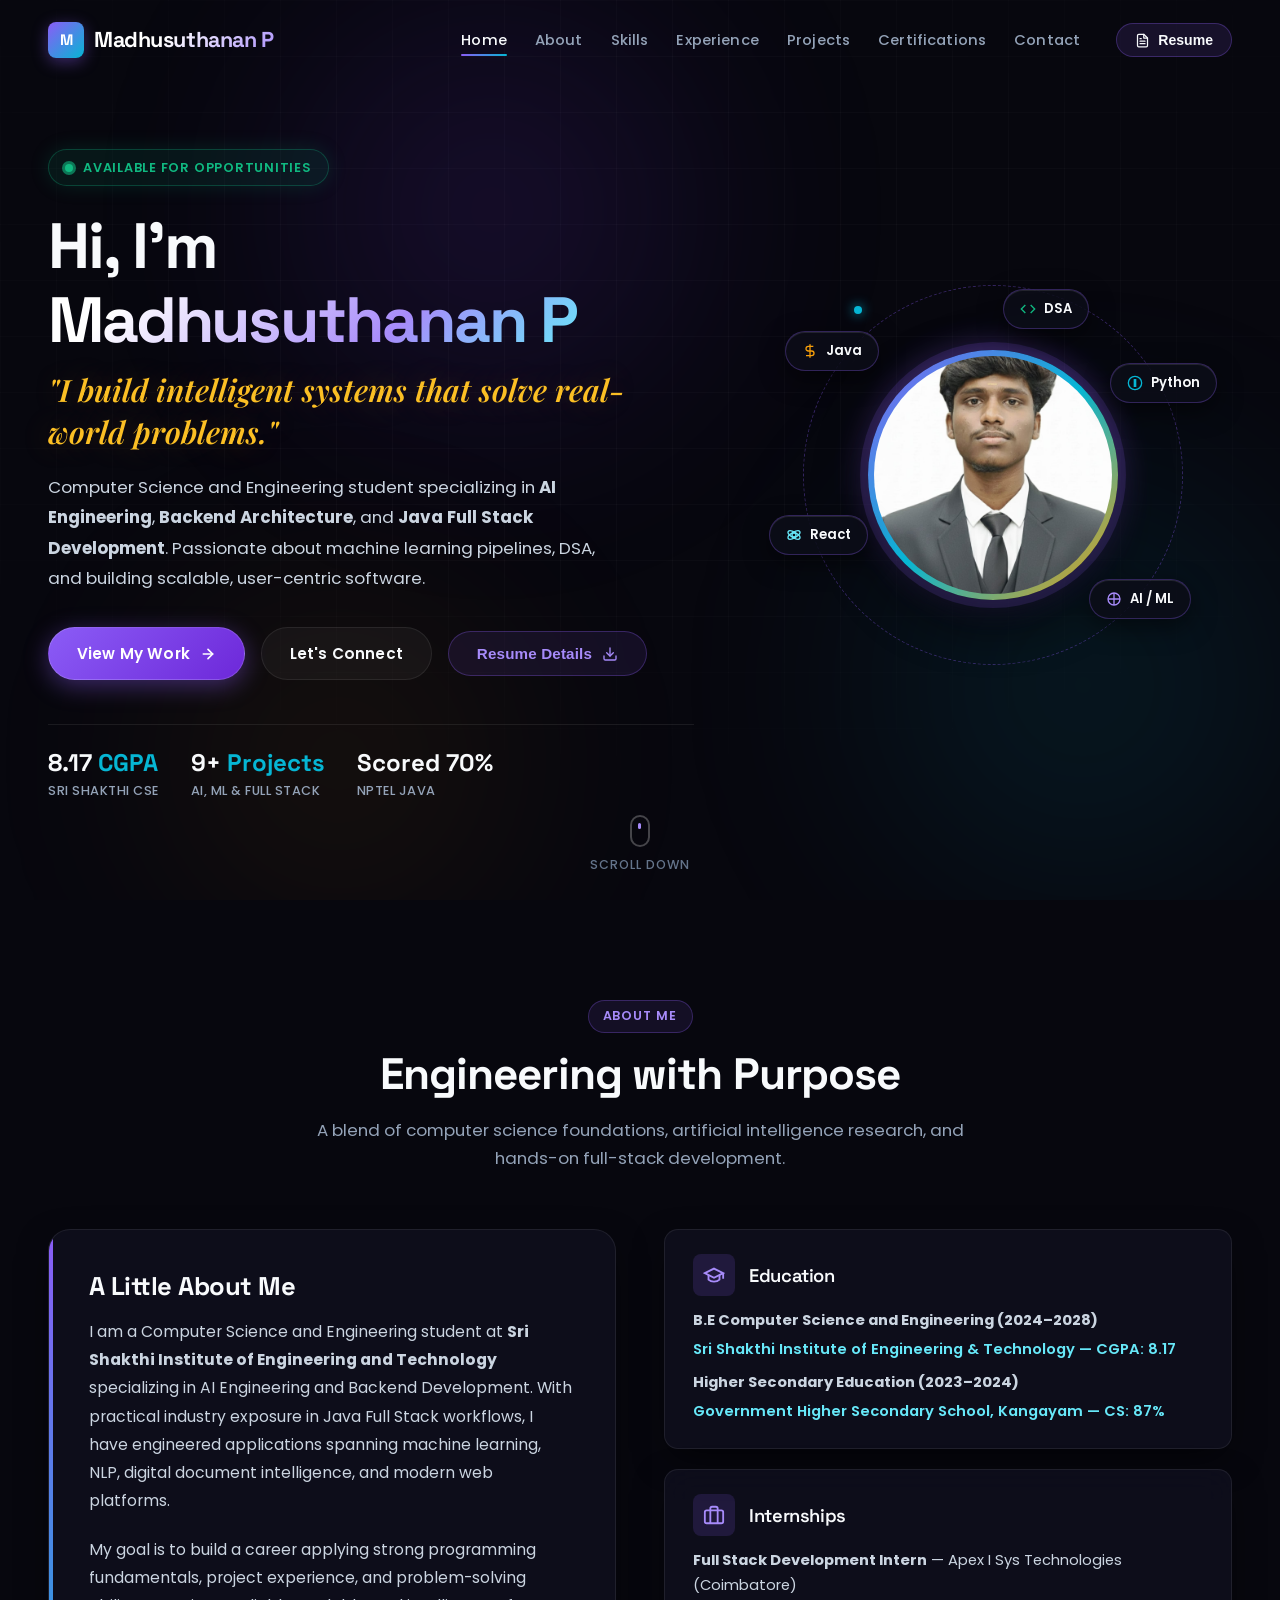
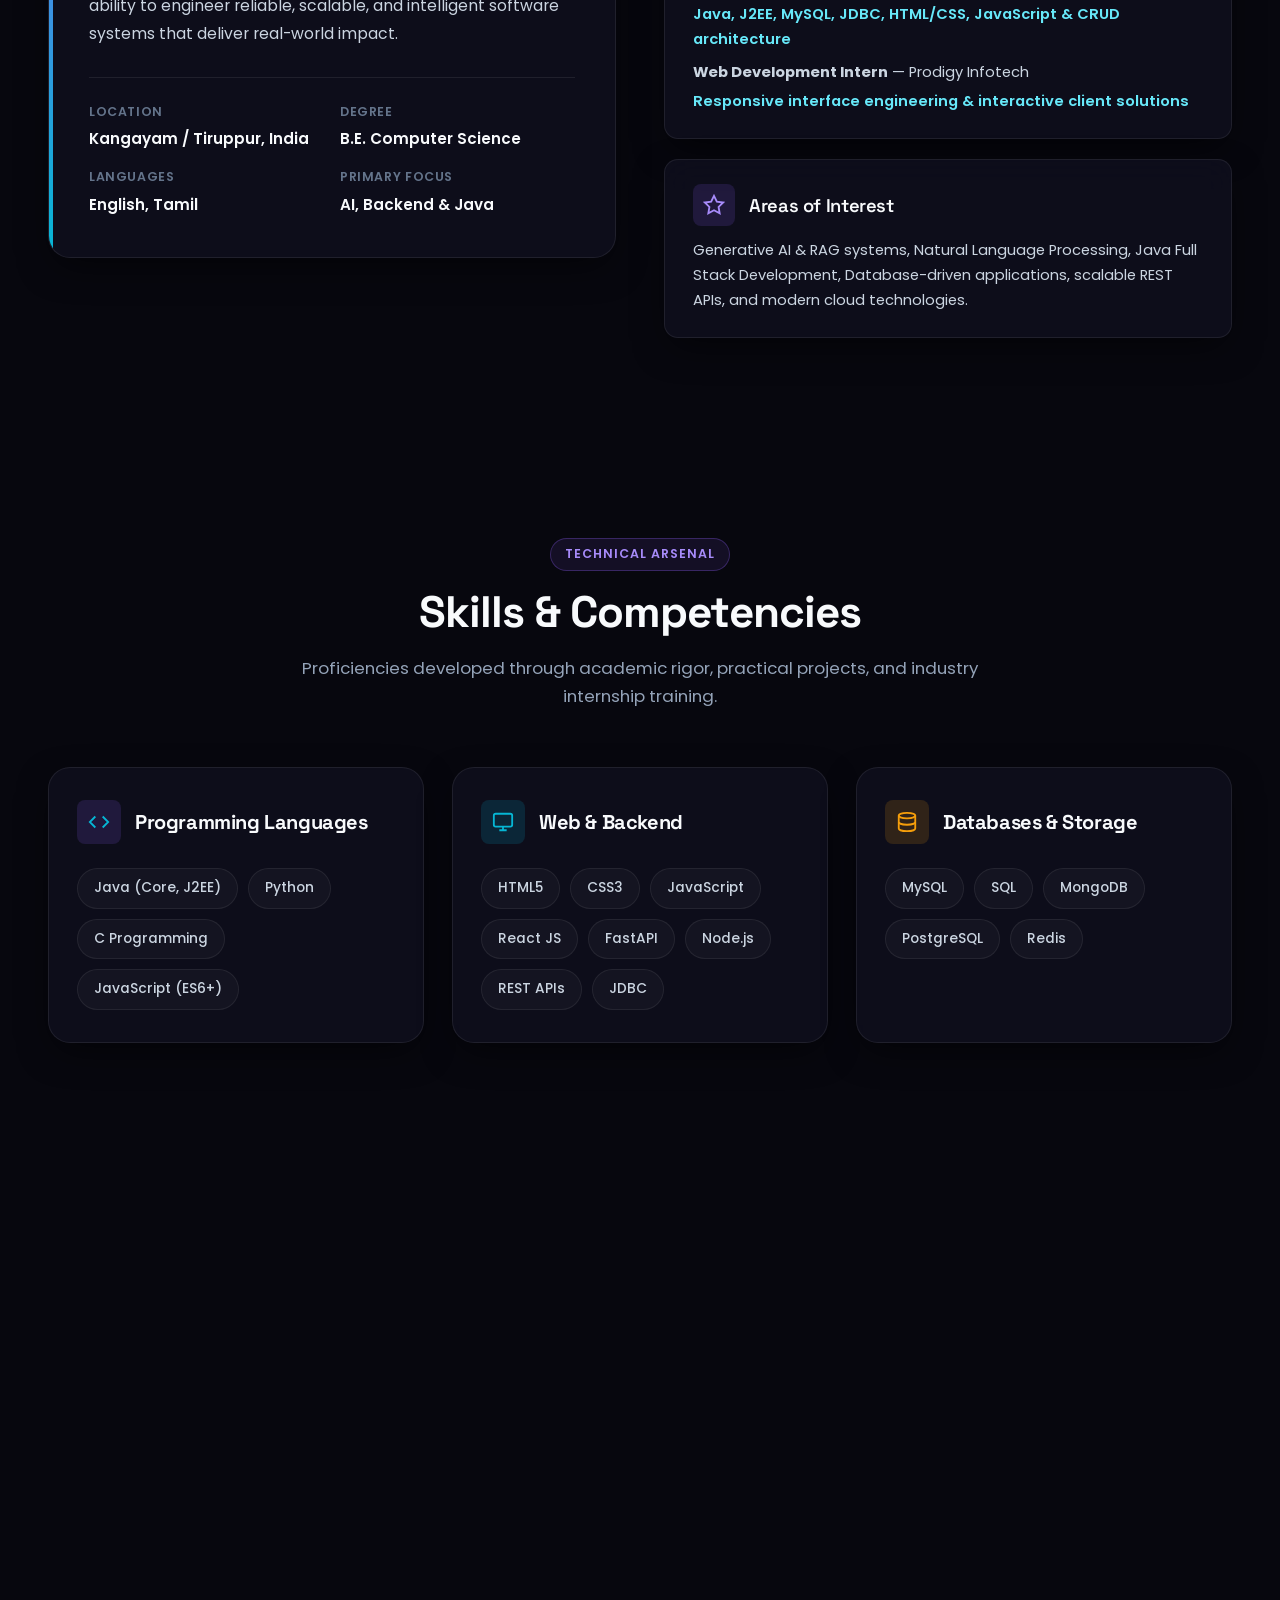
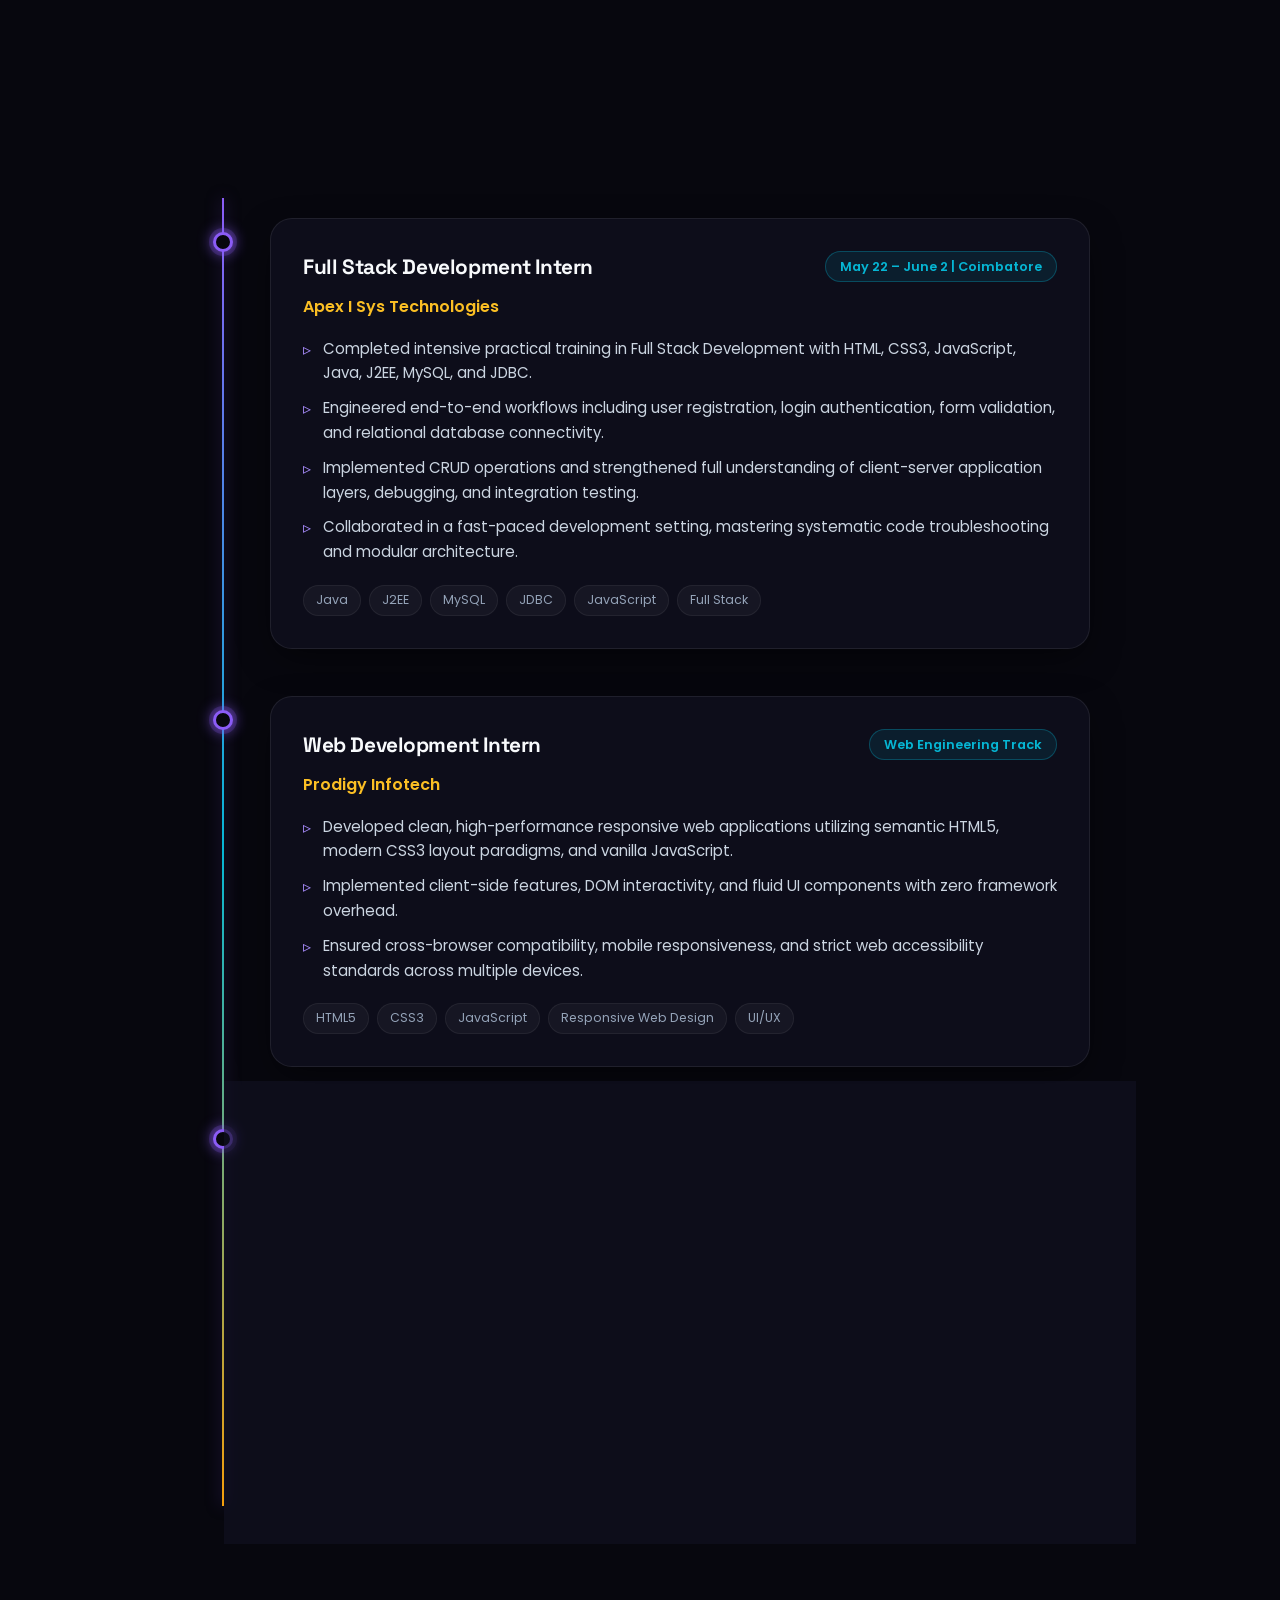
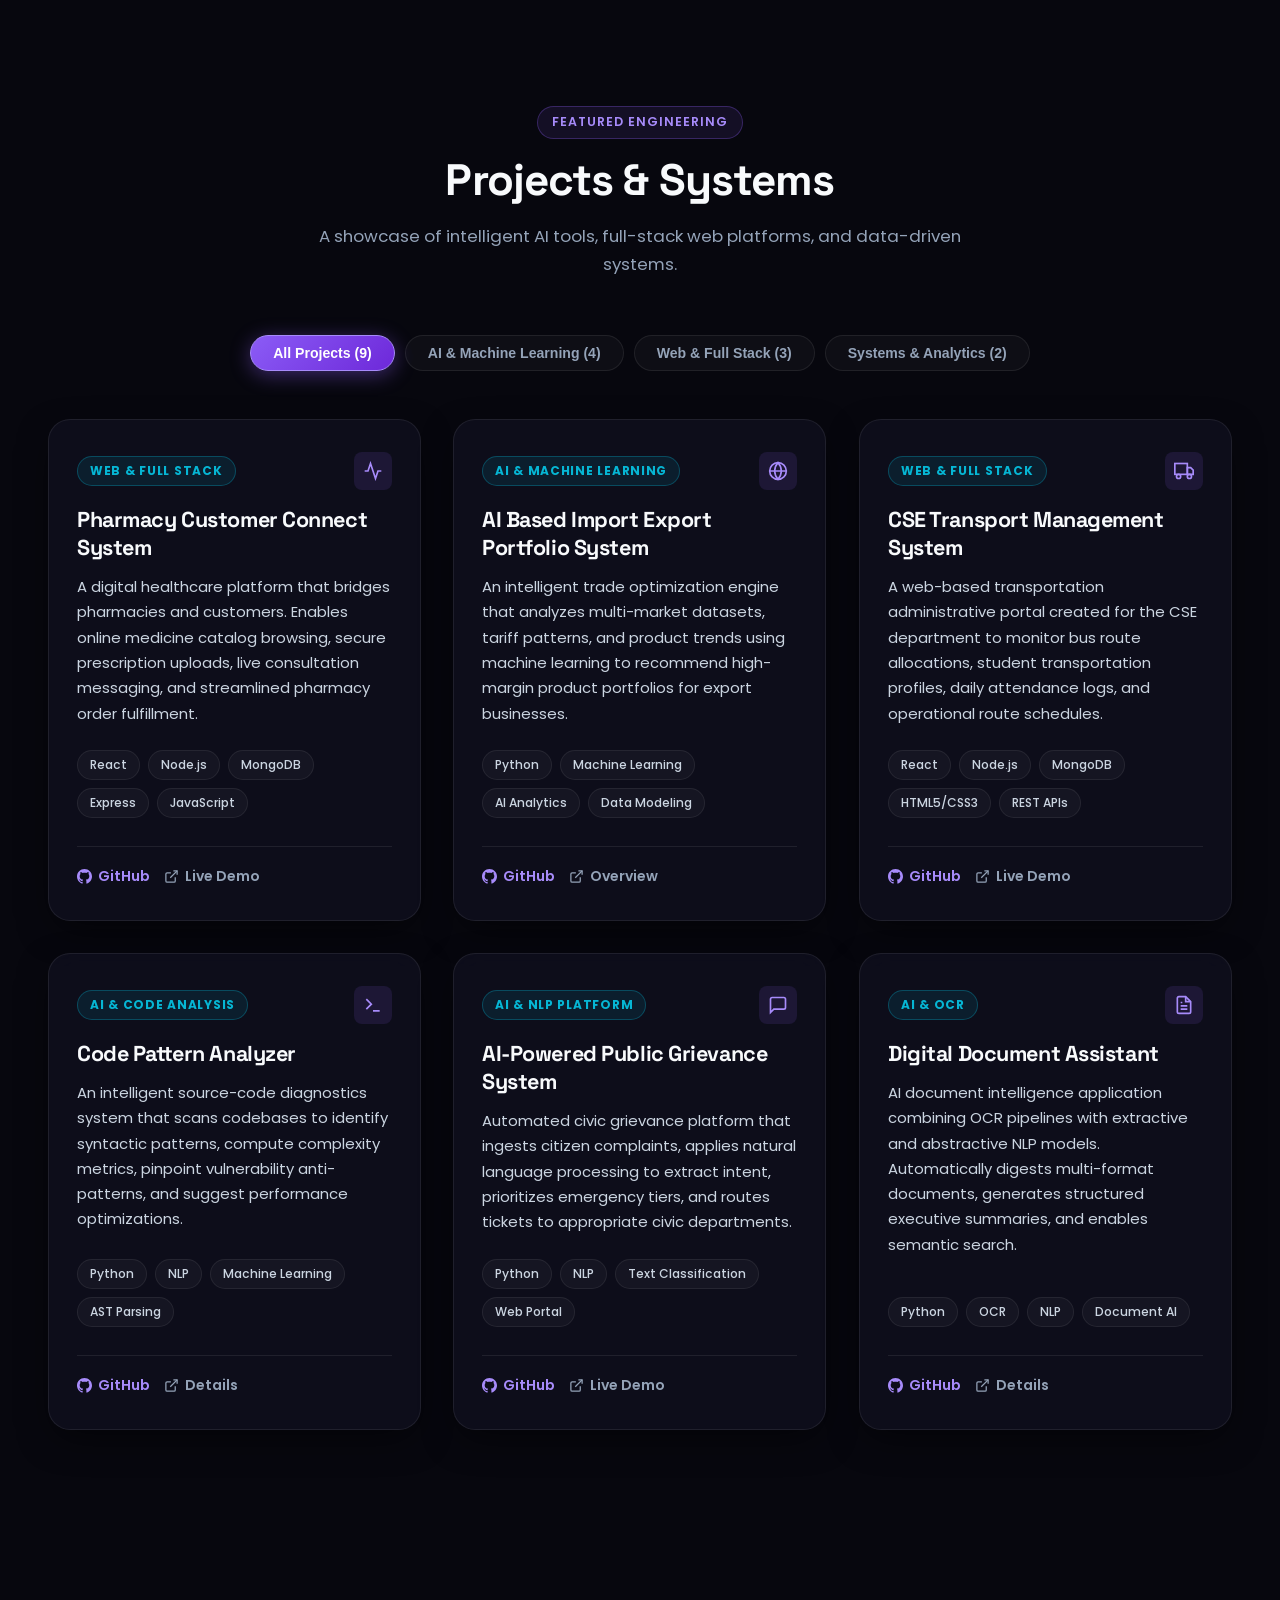
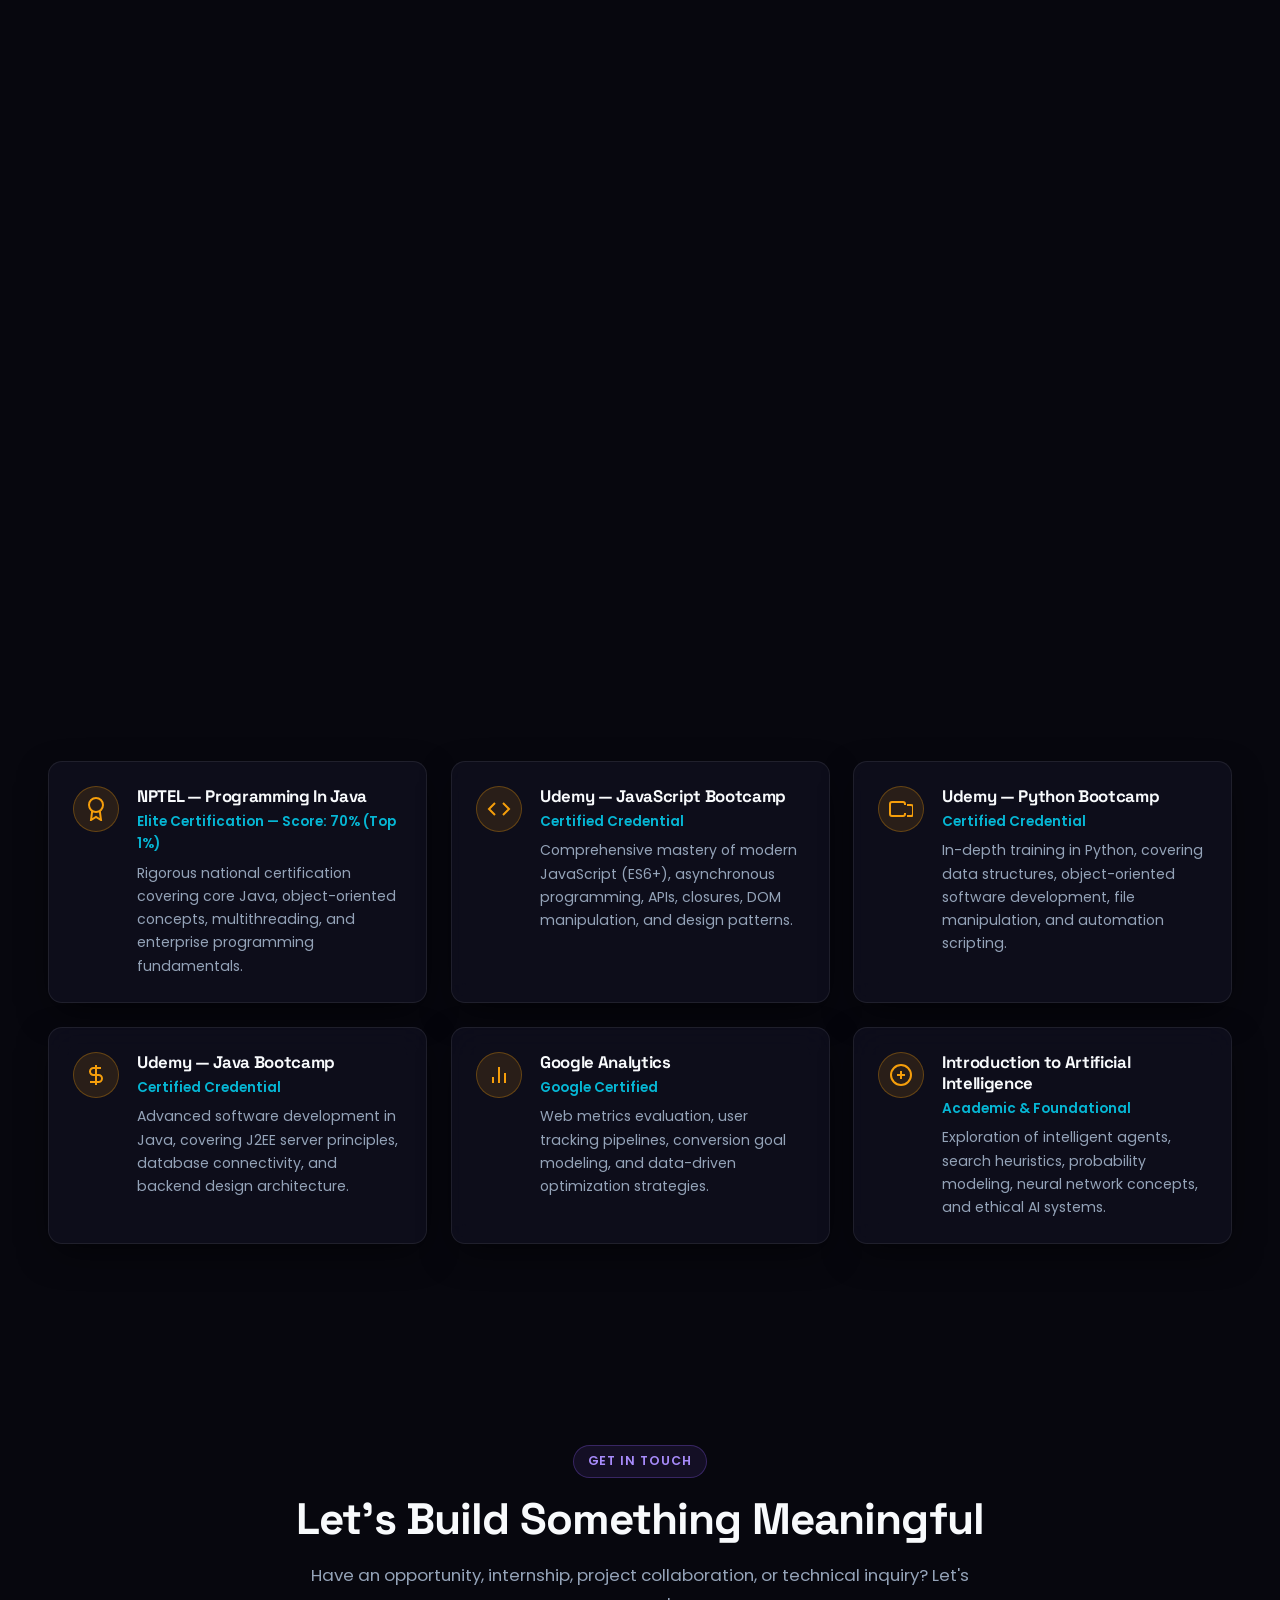
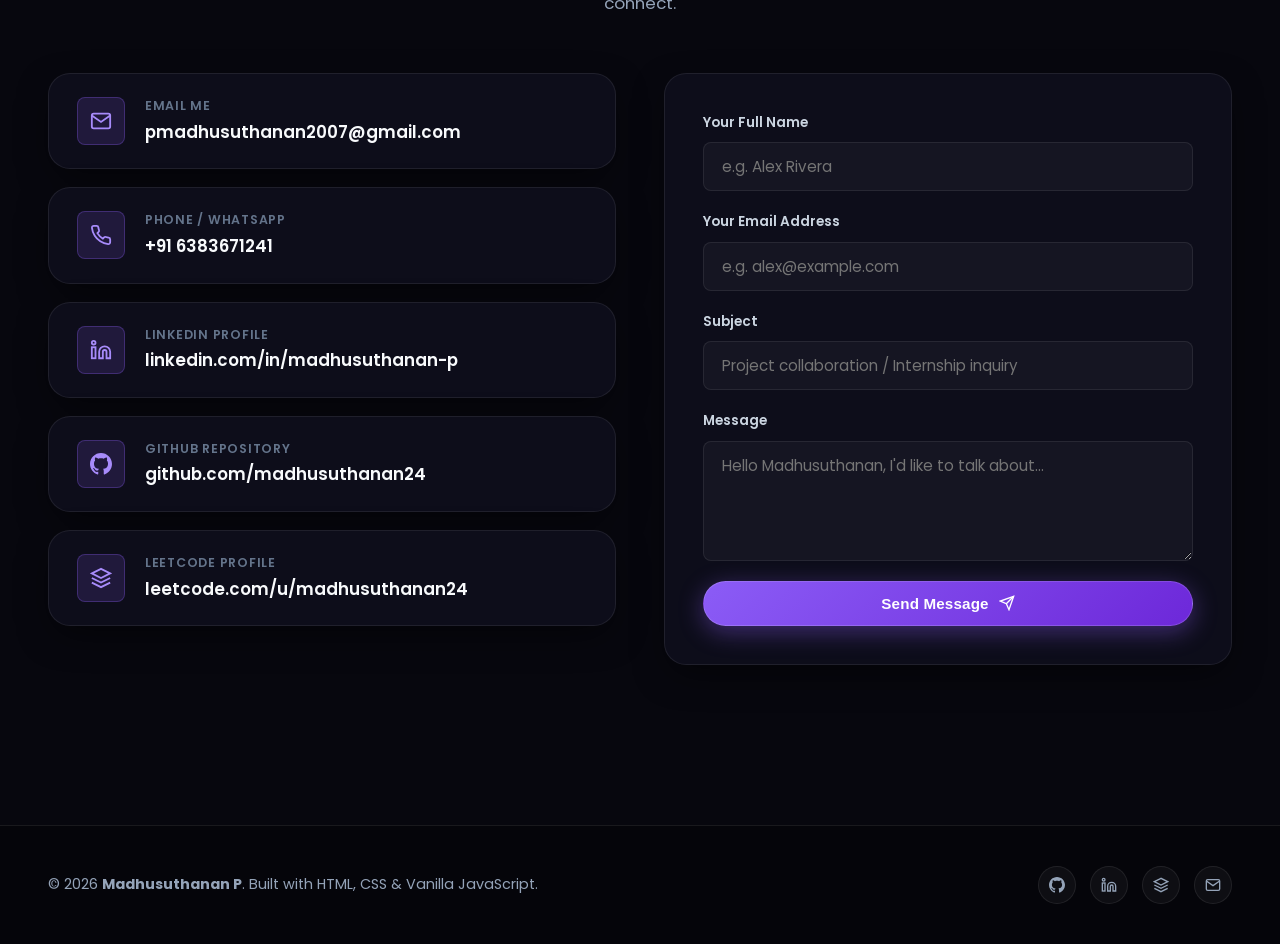
==== index.html @ 1e3bc316 "portfolio" ====
<!DOCTYPE html>
<html lang="en">
<head>
    <meta charset="UTF-8">
    <meta name="viewport" content="width=device-width, initial-scale=1.0">
    <meta name="description" content="Madhusuthanan P - Computer Science Engineering Student, AI Engineer & Java Full Stack Developer. Explore projects, skills, certifications, and experience.">
    <meta name="keywords" content="Madhusuthanan P, AI Engineer, Backend Developer, Java Full Stack, Web Developer, Portfolio, Machine Learning, Sri Shakthi Institute">
    <meta name="author" content="Madhusuthanan P">
    <meta name="theme-color" content="#07070e">

    <!-- Open Graph Meta Tags -->
    <meta property="og:title" content="Madhusuthanan P | AI Engineer & Java Developer">
    <meta property="og:description" content="Portfolio of Madhusuthanan P - Computer Science Engineering Student specializing in AI Engineering, Backend Development & Java Full Stack.">
    <meta property="og:type" content="website">
    <meta property="og:image" content="assests/madhu .jpeg">

    <title>Madhusuthanan P | AI Engineer & Java Full Stack Developer</title>

    <!-- Google Fonts -->
    <link rel="preconnect" href="https://fonts.googleapis.com">
    <link rel="preconnect" href="https://fonts.gstatic.com" crossorigin>
    <link href="https://fonts.googleapis.com/css2?family=Playfair+Display:ital,wght@0,600;0,700;1,600&family=Poppins:wght@300;400;500;600;700&family=Space+Grotesk:wght@400;500;600;700&display=swap" rel="stylesheet">

    <!-- Core Stylesheet -->
    <link rel="stylesheet" href="style.css">
</head>
<body>
    <!-- Skip to main content for accessibility -->
    <a href="#main-content" class="skip-link">Skip to main content</a>

    <!-- Custom Cursor (Desktop Only) -->
    <div class="cursor-dot" id="cursor-dot" aria-hidden="true"></div>
    <div class="cursor-ring" id="cursor-ring" aria-hidden="true"></div>

    <!-- Ambient CSS Background (Zero Lag) -->
    <div class="ambient-bg" aria-hidden="true">
        <div class="bg-grid"></div>
        <div class="bg-blob blob-1"></div>
        <div class="bg-blob blob-2"></div>
        <div class="bg-blob blob-3"></div>
    </div>

    <!-- Sticky Glass Navigation -->
    <header class="site-header" id="site-header">
        <div class="container">
            <nav class="main-nav" aria-label="Main Navigation">
                <a href="#home" class="logo" aria-label="Madhusuthanan P Home">
                    <span class="logo-symbol">M</span>
                    <span class="logo-text">Madhusuthanan<span class="logo-accent"> </span>P</span>
                </a>

                <!-- Mobile Hamburger Toggle -->
                <button class="nav-toggle" id="nav-toggle" aria-label="Toggle navigation menu" aria-expanded="false" aria-controls="nav-menu">
                    <span class="hamburger-line"></span>
                    <span class="hamburger-line"></span>
                    <span class="hamburger-line"></span>
                </button>

                <!-- Navigation Menu -->
                <div class="nav-menu" id="nav-menu">
                    <ul class="nav-list">
                        <li><a href="#home" class="nav-link active">Home</a></li>
                        <li><a href="#about" class="nav-link">About</a></li>
                        <li><a href="#skills" class="nav-link">Skills</a></li>
                        <li><a href="#experience" class="nav-link">Experience</a></li>
                        <li><a href="#projects" class="nav-link">Projects</a></li>
                        <li><a href="#certifications" class="nav-link">Certifications</a></li>
                        <li><a href="#contact" class="nav-link">Contact</a></li>
                    </ul>

                    <div class="nav-actions">
                        <button class="nav-resume-btn" id="nav-resume-btn" aria-label="View Resume Modal">
                            <svg width="15" height="15" viewBox="0 0 24 24" fill="none" stroke="currentColor" stroke-width="2" stroke-linecap="round" stroke-linejoin="round"><path d="M14 2H6a2 2 0 0 0-2 2v16a2 2 0 0 0 2 2h12a2 2 0 0 0 2-2V8z"></path><polyline points="14 2 14 8 20 8"></polyline><line x1="16" y1="13" x2="8" y2="13"></line><line x1="16" y1="17" x2="8" y2="17"></line><polyline points="10 9 9 9 8 9"></polyline></svg>
                            Resume
                        </button>
                    </div>
                </div>
            </nav>
        </div>
    </header>

    <!-- Main Content -->
    <main id="main-content">
        <!-- Hero Section -->
        <section id="home" class="hero-section" aria-labelledby="hero-title">
            <div class="container">
                <div class="hero-grid">
                    <!-- Left: Personal Introduction & Actions -->
                    <div class="hero-left reveal-init">
                        <div class="hero-badge">
                            <span class="status-dot"></span>
                            AVAILABLE FOR OPPORTUNITIES
                        </div>

                        <h1 id="hero-title" class="hero-title">
                            Hi, I'm <span class="gradient-text">Madhusuthanan P</span>
                        </h1>

                        <p class="hero-highlight">
                            "I build intelligent systems that solve real-world problems."
                        </p>

                        <p class="hero-description">
                            Computer Science and Engineering student specializing in <strong>AI Engineering</strong>, <strong>Backend Architecture</strong>, and <strong>Java Full Stack Development</strong>. Passionate about machine learning pipelines, DSA, and building scalable, user-centric software.
                        </p>

                        <div class="hero-actions">
                            <a href="#projects" class="btn btn-primary">
                                <span>View My Work</span>
                                <svg width="16" height="16" viewBox="0 0 24 24" fill="none" stroke="currentColor" stroke-width="2.5" stroke-linecap="round" stroke-linejoin="round"><line x1="5" y1="12" x2="19" y2="12"></line><polyline points="12 5 19 12 12 19"></polyline></svg>
                            </a>
                            <a href="#contact" class="btn btn-secondary">
                                <span>Let's Connect</span>
                            </a>
                            <button class="btn btn-glass" id="hero-resume-btn">
                                <span>Resume Details</span>
                                <svg width="16" height="16" viewBox="0 0 24 24" fill="none" stroke="currentColor" stroke-width="2" stroke-linecap="round" stroke-linejoin="round"><path d="M21 15v4a2 2 0 0 1-2 2H5a2 2 0 0 1-2-2v-4"></path><polyline points="7 10 12 15 17 10"></polyline><line x1="12" y1="15" x2="12" y2="3"></line></svg>
                            </button>
                        </div>

                        <div class="hero-metrics">
                            <div class="metric-item">
                                <span class="metric-value">8.17 <span>CGPA</span></span>
                                <span class="metric-label">Sri Shakthi CSE</span>
                            </div>
                            <div class="metric-item">
                                <span class="metric-value">9+ <span>Projects</span></span>
                                <span class="metric-label">AI, ML & Full Stack</span>
                            </div>
                            <div class="metric-item">
                                <span class="metric-value">Scored 70%</span>
                                <span class="metric-label">NPTEL Java</span>
                            </div>
                        </div>
                    </div>

                    <!-- Right: Profile Visual, Orbit & Floating Badges -->
                    <div class="hero-right reveal-init delay-2">
                        <div class="avatar-wrapper">
                            <div class="orbit-ring" aria-hidden="true"></div>

                            <div class="avatar-frame">
                                <img src="assests/madhu .jpeg" alt="Madhusuthanan P - Profile Portrait" class="avatar-img">
                            </div>

                            <!-- Floating Tech Badges -->
                            <div class="tech-badge badge-java" title="Java Development">
                                <svg viewBox="0 0 24 24" fill="none" stroke="#f59e0b" stroke-width="2"><path d="M12 2v20M17 5H9.5a3.5 3.5 0 0 0 0 7h5a3.5 3.5 0 0 1 0 7H6"></path></svg>
                                <span>Java</span>
                            </div>

                            <div class="tech-badge badge-python" title="Python & AI">
                                <svg viewBox="0 0 24 24" fill="none" stroke="#06b6d4" stroke-width="2"><path d="M12 2C6.48 2 2 6.48 2 12s4.48 10 10 10 10-4.48 10-10S17.52 2 12 2zm1 15h-2v-6h2v6zm0-8h-2V7h2v2z"></path></svg>
                                <span>Python</span>
                            </div>

                            <div class="tech-badge badge-react" title="React Frontend">
                                <svg viewBox="0 0 24 24" fill="none" stroke="#67e8f9" stroke-width="2"><circle cx="12" cy="12" r="3"></circle><ellipse cx="12" cy="12" rx="10" ry="4" transform="rotate(30 12 12)"></ellipse><ellipse cx="12" cy="12" rx="10" ry="4" transform="rotate(-30 12 12)"></ellipse></svg>
                                <span>React</span>
                            </div>

                            <div class="tech-badge badge-ai" title="Machine Learning & NLP">
                                <svg viewBox="0 0 24 24" fill="none" stroke="#a78bfa" stroke-width="2"><circle cx="12" cy="12" r="9"></circle><path d="M12 3v18M3 12h18"></path></svg>
                                <span>AI / ML</span>
                            </div>

                            <div class="tech-badge badge-dsa" title="Data Structures & Algorithms">
                                <svg viewBox="0 0 24 24" fill="none" stroke="#10b981" stroke-width="2"><polyline points="16 18 22 12 16 6"></polyline><polyline points="8 6 2 12 8 18"></polyline></svg>
                                <span>DSA</span>
                            </div>
                        </div>
                    </div>
                </div>

                <!-- Scroll Down Indicator -->
                <a href="#about" class="hero-scroll" aria-label="Scroll to About Section">
                    <div class="mouse-icon">
                        <div class="mouse-wheel"></div>
                    </div>
                    <span>Scroll Down</span>
                </a>
            </div>
        </section>

        <!-- About Section -->
        <section id="about" class="about-section" aria-labelledby="about-title">
            <div class="container">
                <div class="section-head reveal-init">
                    <span class="section-tag">About Me</span>
                    <h2 id="about-title" class="section-title">Engineering with Purpose</h2>
                    <p class="section-subtitle">A blend of computer science foundations, artificial intelligence research, and hands-on full-stack development.</p>
                </div>

                <div class="about-grid">
                    <!-- Left: Narrative Column -->
                    <div class="about-narrative reveal-init">
                        <h3>A Little About Me</h3>
                        <p>
                            I am a Computer Science and Engineering student at <strong>Sri Shakthi Institute of Engineering and Technology</strong> specializing in AI Engineering and Backend Development. With practical industry exposure in Java Full Stack workflows, I have engineered applications spanning machine learning, NLP, digital document intelligence, and modern web platforms.
                        </p>
                        <p>
                            My goal is to build a career applying strong programming fundamentals, project experience, and problem-solving ability to engineer reliable, scalable, and intelligent software systems that deliver real-world impact.
                        </p>

                        <div class="about-info-list">
                            <div class="info-item">
                                <span class="info-title">Location</span>
                                <span class="info-detail">Kangayam / Tiruppur, India</span>
                            </div>
                            <div class="info-item">
                                <span class="info-title">Degree</span>
                                <span class="info-detail">B.E. Computer Science</span>
                            </div>
                            <div class="info-item">
                                <span class="info-title">Languages</span>
                                <span class="info-detail">English, Tamil</span>
                            </div>
                            <div class="info-item">
                                <span class="info-title">Primary Focus</span>
                                <span class="info-detail">AI, Backend & Java</span>
                            </div>
                        </div>
                    </div>

                    <!-- Right: Info Cards -->
                    <div class="about-cards-col">
                        <!-- Education Card -->
                        <div class="about-card reveal-init delay-1">
                            <div class="about-card-header">
                                <div class="about-card-icon">
                                    <svg width="22" height="22" viewBox="0 0 24 24" fill="none" stroke="currentColor" stroke-width="2"><path d="M22 10v6M2 10l10-5 10 5-10 5z"></path><path d="M6 12v5c3 3 9 3 12 0v-5"></path></svg>
                                </div>
                                <h4 class="about-card-title">Education</h4>
                            </div>
                            <div class="about-card-body">
                                <strong>B.E Computer Science and Engineering (2024–2028)</strong>
                                <span class="about-card-meta">Sri Shakthi Institute of Engineering & Technology — CGPA: 8.17</span>
                                <div style="margin-top: 8px;">
                                    <strong>Higher Secondary Education (2023–2024)</strong>
                                    <span class="about-card-meta">Government Higher Secondary School, Kangayam — CS: 87%</span>
                                </div>
                            </div>
                        </div>

                        <!-- Industry Experience Card -->
                        <div class="about-card reveal-init delay-2">
                            <div class="about-card-header">
                                <div class="about-card-icon">
                                    <svg width="22" height="22" viewBox="0 0 24 24" fill="none" stroke="currentColor" stroke-width="2"><rect x="2" y="7" width="20" height="14" rx="2" ry="2"></rect><path d="M16 21V5a2 2 0 0 0-2-2h-4a2 2 0 0 0-2 2v16"></path></svg>
                                </div>
                                <h4 class="about-card-title">Internships</h4>
                            </div>
                            <div class="about-card-body">
                                <strong>Full Stack Development Intern</strong> — Apex I Sys Technologies (Coimbatore)
                                <span class="about-card-meta">Java, J2EE, MySQL, JDBC, HTML/CSS, JavaScript & CRUD architecture</span>
                                <div style="margin-top: 8px;">
                                    <strong>Web Development Intern</strong> — Prodigy Infotech
                                    <span class="about-card-meta">Responsive interface engineering & interactive client solutions</span>
                                </div>
                            </div>
                        </div>

                        <!-- Areas of Interest Card -->
                        <div class="about-card reveal-init delay-3">
                            <div class="about-card-header">
                                <div class="about-card-icon">
                                    <svg width="22" height="22" viewBox="0 0 24 24" fill="none" stroke="currentColor" stroke-width="2"><polygon points="12 2 15.09 8.26 22 9.27 17 14.14 18.18 21.02 12 17.77 5.82 21.02 7 14.14 2 9.27 8.91 8.26 12 2"></polygon></svg>
                                </div>
                                <h4 class="about-card-title">Areas of Interest</h4>
                            </div>
                            <div class="about-card-body">
                                Generative AI & RAG systems, Natural Language Processing, Java Full Stack Development, Database-driven applications, scalable REST APIs, and modern cloud technologies.
                            </div>
                        </div>
                    </div>
                </div>
            </div>
        </section>

        <!-- Skills Section -->
        <section id="skills" class="skills-section" aria-labelledby="skills-title">
            <div class="container">
                <div class="section-head reveal-init">
                    <span class="section-tag">Technical Arsenal</span>
                    <h2 id="skills-title" class="section-title">Skills & Competencies</h2>
                    <p class="section-subtitle">Proficiencies developed through academic rigor, practical projects, and industry internship training.</p>
                </div>

                <div class="skills-grid">
                    <!-- Programming Languages -->
                    <div class="skill-category-card reveal-init delay-1">
                        <div class="skill-card-head">
                            <div class="skill-head-icon">
                                <svg width="22" height="22" viewBox="0 0 24 24" fill="none" stroke="currentColor" stroke-width="2"><polyline points="16 18 22 12 16 6"></polyline><polyline points="8 6 2 12 8 18"></polyline></svg>
                            </div>
                            <h3>Programming Languages</h3>
                        </div>
                        <div class="skill-items-wrap">
                            <span class="skill-chip">Java (Core, J2EE)</span>
                            <span class="skill-chip">Python</span>
                            <span class="skill-chip">C Programming</span>
                            <span class="skill-chip">JavaScript (ES6+)</span>
                        </div>
                    </div>

                    <!-- Web & Backend Engineering -->
                    <div class="skill-category-card reveal-init delay-2">
                        <div class="skill-card-head">
                            <div class="skill-head-icon">
                                <svg width="22" height="22" viewBox="0 0 24 24" fill="none" stroke="currentColor" stroke-width="2"><rect x="2" y="3" width="20" height="14" rx="2" ry="2"></rect><line x1="8" y1="21" x2="16" y2="21"></line><line x1="12" y1="17" x2="12" y2="21"></line></svg>
                            </div>
                            <h3>Web & Backend</h3>
                        </div>
                        <div class="skill-items-wrap">
                            <span class="skill-chip">HTML5</span>
                            <span class="skill-chip">CSS3</span>
                            <span class="skill-chip">JavaScript</span>
                            <span class="skill-chip">React JS</span>
                            <span class="skill-chip">FastAPI</span>
                            <span class="skill-chip">Node.js</span>
                            <span class="skill-chip">REST APIs</span>
                            <span class="skill-chip">JDBC</span>
                        </div>
                    </div>

                    <!-- Databases & Cache -->
                    <div class="skill-category-card reveal-init delay-3">
                        <div class="skill-card-head">
                            <div class="skill-head-icon">
                                <svg width="22" height="22" viewBox="0 0 24 24" fill="none" stroke="currentColor" stroke-width="2"><ellipse cx="12" cy="5" rx="9" ry="3"></ellipse><path d="M21 12c0 1.66-4 3-9 3s-9-1.34-9-3"></path><path d="M3 5v14c0 1.66 4 3 9 3s9-1.34 9-3V5"></path></svg>
                            </div>
                            <h3>Databases & Storage</h3>
                        </div>
                        <div class="skill-items-wrap">
                            <span class="skill-chip">MySQL</span>
                            <span class="skill-chip">SQL</span>
                            <span class="skill-chip">MongoDB</span>
                            <span class="skill-chip">PostgreSQL</span>
                            <span class="skill-chip">Redis</span>
                        </div>
                    </div>

                    <!-- AI, Machine Learning & Data -->
                    <div class="skill-category-card reveal-init delay-1">
                        <div class="skill-card-head">
                            <div class="skill-head-icon">
                                <svg width="22" height="22" viewBox="0 0 24 24" fill="none" stroke="currentColor" stroke-width="2"><circle cx="12" cy="12" r="10"></circle><path d="M12 2a14.5 14.5 0 0 0 0 20 14.5 14.5 0 0 0 0-20"></path><path d="M2 12h20"></path></svg>
                            </div>
                            <h3>AI & Data Science</h3>
                        </div>
                        <div class="skill-items-wrap">
                            <span class="skill-chip">Machine Learning</span>
                            <span class="skill-chip">NLP</span>
                            <span class="skill-chip">RAG Pipelines</span>
                            <span class="skill-chip">Time-Series Analysis</span>
                            <span class="skill-chip">OCR Intelligence</span>
                            <span class="skill-chip">Data Analysis</span>
                        </div>
                    </div>

                    <!-- Computer Science Fundamentals -->
                    <div class="skill-category-card reveal-init delay-2">
                        <div class="skill-card-head">
                            <div class="skill-head-icon">
                                <svg width="22" height="22" viewBox="0 0 24 24" fill="none" stroke="currentColor" stroke-width="2"><path d="M4 19.5A2.5 2.5 0 0 1 6.5 17H20"></path><path d="M6.5 2H20v20H6.5A2.5 2.5 0 0 1 4 19.5v-15A2.5 2.5 0 0 1 6.5 2z"></path></svg>
                            </div>
                            <h3>Coursework & Concepts</h3>
                        </div>
                        <div class="skill-items-wrap">
                            <span class="skill-chip">Data Structures & Algorithms</span>
                            <span class="skill-chip">DBMS</span>
                            <span class="skill-chip">Operating Systems</span>
                            <span class="skill-chip">Object-Oriented Programming (OOP)</span>
                            <span class="skill-chip">Software Engineering</span>
                        </div>
                    </div>

                    <!-- Tools & Developer Workflow -->
                    <div class="skill-category-card reveal-init delay-3">
                        <div class="skill-card-head">
                            <div class="skill-head-icon">
                                <svg width="22" height="22" viewBox="0 0 24 24" fill="none" stroke="currentColor" stroke-width="2"><circle cx="12" cy="12" r="3"></circle><path d="M19.4 15a1.65 1.65 0 0 0 .33 1.82l.06.06a2 2 0 0 1 0 2.83 2 2 0 0 1-2.83 0l-.06-.06a1.65 1.65 0 0 0-1.82-.33 1.65 1.65 0 0 0-1 1.51V21a2 2 0 0 1-2 2 2 2 0 0 1-2-2v-.09A1.65 1.65 0 0 0 9 19.4a1.65 1.65 0 0 0-1.82.33l-.06.06a2 2 0 0 1-2.83 0 2 2 0 0 1 0-2.83l.06-.06a1.65 1.65 0 0 0 .33-1.82 1.65 1.65 0 0 0-1.51-1H3a2 2 0 0 1-2-2 2 2 0 0 1 2-2h.09A1.65 1.65 0 0 0 4.6 9a1.65 1.65 0 0 0-.33-1.82l-.06-.06a2 2 0 0 1 0-2.83 2 2 0 0 1 2.83 0l.06.06a1.65 1.65 0 0 0 1.82.33H9a1.65 1.65 0 0 0 1-1.51V3a2 2 0 0 1 2-2 2 2 0 0 1 2 2v.09a1.65 1.65 0 0 0 1 1.51 1.65 1.65 0 0 0 1.82-.33l.06-.06a2 2 0 0 1 2.83 0 2 2 0 0 1 0 2.83l-.06.06a1.65 1.65 0 0 0-.33 1.82V9a1.65 1.65 0 0 0 1.51 1H21a2 2 0 0 1 2 2 2 2 0 0 1-2 2h-.09a1.65 1.65 0 0 0-1.51 1z"></path></svg>
                            </div>
                            <h3>Tools & Workflow</h3>
                        </div>
                        <div class="skill-items-wrap">
                            <span class="skill-chip">Git</span>
                            <span class="skill-chip">GitHub</span>
                            <span class="skill-chip">VS Code</span>
                            <span class="skill-chip">Postman</span>
                            <span class="skill-chip">Linux / CLI</span>
                            <span class="skill-chip">Testing & Debugging</span>
                        </div>
                    </div>
                </div>
            </div>
        </section>

        <!-- Experience & Timeline Section -->
        <section id="experience" class="experience-section" aria-labelledby="experience-title">
            <div class="container">
                <div class="section-head reveal-init">
                    <span class="section-tag">Career Milestones</span>
                    <h2 id="experience-title" class="section-title">Internships & Leadership</h2>
                    <p class="section-subtitle">Real-world software engineering training and collaborative academic leadership.</p>
                </div>

                <div class="timeline-wrapper">
                    <!-- Glowing vertical line -->
                    <div class="timeline-line" aria-hidden="true"></div>

                    <!-- Milestone 1: Apex I Sys Technologies -->
                    <div class="timeline-item reveal-init delay-1">
                        <div class="timeline-node" aria-hidden="true"></div>
                        <div class="timeline-card">
                            <div class="timeline-top">
                                <h3 class="timeline-role">Full Stack Development Intern</h3>
                                <span class="timeline-badge">May 22 – June 2 | Coimbatore</span>
                            </div>
                            <span class="timeline-company">Apex I Sys Technologies</span>
                            <ul class="timeline-bullets">
                                <li>Completed intensive practical training in Full Stack Development with HTML, CSS3, JavaScript, Java, J2EE, MySQL, and JDBC.</li>
                                <li>Engineered end-to-end workflows including user registration, login authentication, form validation, and relational database connectivity.</li>
                                <li>Implemented CRUD operations and strengthened full understanding of client-server application layers, debugging, and integration testing.</li>
                                <li>Collaborated in a fast-paced development setting, mastering systematic code troubleshooting and modular architecture.</li>
                            </ul>
                            <div class="timeline-tags">
                                <span class="timeline-tag">Java</span>
                                <span class="timeline-tag">J2EE</span>
                                <span class="timeline-tag">MySQL</span>
                                <span class="timeline-tag">JDBC</span>
                                <span class="timeline-tag">JavaScript</span>
                                <span class="timeline-tag">Full Stack</span>
                            </div>
                        </div>
                    </div>

                    <!-- Milestone 2: Prodigy Infotech -->
                    <div class="timeline-item reveal-init delay-2">
                        <div class="timeline-node" aria-hidden="true"></div>
                        <div class="timeline-card">
                            <div class="timeline-top">
                                <h3 class="timeline-role">Web Development Intern</h3>
                                <span class="timeline-badge">Web Engineering Track</span>
                            </div>
                            <span class="timeline-company">Prodigy Infotech</span>
                            <ul class="timeline-bullets">
                                <li>Developed clean, high-performance responsive web applications utilizing semantic HTML5, modern CSS3 layout paradigms, and vanilla JavaScript.</li>
                                <li>Implemented client-side features, DOM interactivity, and fluid UI components with zero framework overhead.</li>
                                <li>Ensured cross-browser compatibility, mobile responsiveness, and strict web accessibility standards across multiple devices.</li>
                            </ul>
                            <div class="timeline-tags">
                                <span class="timeline-tag">HTML5</span>
                                <span class="timeline-tag">CSS3</span>
                                <span class="timeline-tag">JavaScript</span>
                                <span class="timeline-tag">Responsive Web Design</span>
                                <span class="timeline-tag">UI/UX</span>
                            </div>
                        </div>
                    </div>

                    <!-- Milestone 3: Sri Shakthi Hackathon -->
                    <div class="timeline-item reveal-init delay-3">
                        <div class="timeline-node" aria-hidden="true"></div>
                        <div class="timeline-card">
                            <div class="timeline-top">
                                <h3 class="timeline-role">Hackathon Volunteer & Coordinator</h3>
                                <span class="timeline-badge">Leadership & Event Ops</span>
                            </div>
                            <span class="timeline-company">Sri Shakthi Hackathon — College Event</span>
                            <ul class="timeline-bullets">
                                <li>Supported the end-to-end organization and operational execution of the premier college hackathon.</li>
                                <li>Assisted participant teams, managed hackathon schedules, technical coordination, and worked alongside faculty organizing committees.</li>
                                <li>Demonstrated high responsibility, collaborative teamwork, clear technical communication, and real-time problem mitigation.</li>
                            </ul>
                            <div class="timeline-tags">
                                <span class="timeline-tag">Event Coordination</span>
                                <span class="timeline-tag">Team Leadership</span>
                                <span class="timeline-tag">Technical Communication</span>
                            </div>
                        </div>
                    </div>
                </div>
            </div>
        </section>

        <!-- Projects Section with 3D Tilt & Filtering -->
        <section id="projects" class="projects-section" aria-labelledby="projects-title">
            <div class="container">
                <div class="section-head reveal-init">
                    <span class="section-tag">Featured Engineering</span>
                    <h2 id="projects-title" class="section-title">Projects & Systems</h2>
                    <p class="section-subtitle">A showcase of intelligent AI tools, full-stack web platforms, and data-driven systems.</p>
                </div>

                <!-- Project Filters -->
                <div class="project-filters reveal-init" role="tablist" aria-label="Project category filters">
                    <button class="filter-btn active" data-filter="all" role="tab" aria-selected="true">All Projects (9)</button>
                    <button class="filter-btn" data-filter="ai" role="tab" aria-selected="false">AI & Machine Learning (4)</button>
                    <button class="filter-btn" data-filter="web" role="tab" aria-selected="false">Web & Full Stack (3)</button>
                    <button class="filter-btn" data-filter="systems" role="tab" aria-selected="false">Systems & Analytics (2)</button>
                </div>

                <!-- Projects Grid -->
                <div class="projects-grid" id="projects-grid">
                    <!-- Project 1: Pharmacy Customer Connect System -->
                    <article class="project-card reveal-init delay-1" data-category="web">
                        <div class="project-card-glow" aria-hidden="true"></div>
                        <div class="project-card-top">
                            <div class="project-header-row">
                                <span class="project-category-badge">Web & Full Stack</span>
                                <div class="project-icon-box">
                                    <svg width="20" height="20" viewBox="0 0 24 24" fill="none" stroke="currentColor" stroke-width="2"><path d="M22 12h-4l-3 9L9 3l-3 9H2"></path></svg>
                                </div>
                            </div>
                            <h3 class="project-title">Pharmacy Customer Connect System</h3>
                            <p class="project-desc">
                                A digital healthcare platform that bridges pharmacies and customers. Enables online medicine catalog browsing, secure prescription uploads, live consultation messaging, and streamlined pharmacy order fulfillment.
                            </p>
                        </div>
                        <div>
                            <div class="project-tech-tags">
                                <span class="tech-tag">React</span>
                                <span class="tech-tag">Node.js</span>
                                <span class="tech-tag">MongoDB</span>
                                <span class="tech-tag">Express</span>
                                <span class="tech-tag">JavaScript</span>
                            </div>
                            <div class="project-actions">
                                <a href="https://github.com/madhusuthanan24" target="_blank" rel="noopener noreferrer" class="project-link-btn primary" aria-label="Source code on GitHub">
                                    <svg width="15" height="15" viewBox="0 0 24 24" fill="currentColor"><path d="M12 0c-6.626 0-12 5.373-12 12 0 5.302 3.438 9.8 8.207 11.387.599.111.793-.261.793-.577v-2.234c-3.338.726-4.033-1.416-4.033-1.416-.546-1.387-1.333-1.756-1.333-1.756-1.089-.745.083-.729.083-.729 1.205.084 1.839 1.237 1.839 1.237 1.07 1.834 2.807 1.304 3.492.997.107-.775.418-1.305.762-1.604-2.665-.305-5.467-1.334-5.467-5.931 0-1.311.469-2.381 1.236-3.221-.124-.303-.535-1.524.117-3.176 0 0 1.008-.322 3.301 1.23.957-.266 1.983-.399 3.003-.404 1.02.005 2.047.138 3.006.404 2.291-1.552 3.297-1.23 3.297-1.23.653 1.653.242 2.874.118 3.176.77.84 1.235 1.911 1.235 3.221 0 4.609-2.807 5.624-5.479 5.921.43.372.823 1.102.823 2.222v3.293c0 .319.192.694.801.576 4.765-1.589 8.199-6.086 8.199-11.386 0-6.627-5.373-12-12-12z"/></svg>
                                    GitHub
                                </a>
                                <a href="#contact" class="project-link-btn" aria-label="Request demo details">
                                    <svg width="15" height="15" viewBox="0 0 24 24" fill="none" stroke="currentColor" stroke-width="2"><path d="M18 13v6a2 2 0 0 1-2 2H5a2 2 0 0 1-2-2V8a2 2 0 0 1 2-2h6"></path><polyline points="15 3 21 3 21 9"></polyline><line x1="10" y1="14" x2="21" y2="3"></line></svg>
                                    Live Demo
                                </a>
                            </div>
                        </div>
                    </article>

                    <!-- Project 2: AI Based Import Export Portfolio System -->
                    <article class="project-card reveal-init delay-2" data-category="ai">
                        <div class="project-card-glow" aria-hidden="true"></div>
                        <div class="project-card-top">
                            <div class="project-header-row">
                                <span class="project-category-badge">AI & Machine Learning</span>
                                <div class="project-icon-box">
                                    <svg width="20" height="20" viewBox="0 0 24 24" fill="none" stroke="currentColor" stroke-width="2"><circle cx="12" cy="12" r="10"></circle><path d="M2 12h20M12 2a15.3 15.3 0 0 1 4 10 15.3 15.3 0 0 1-4 10 15.3 15.3 0 0 1-4-10 15.3 15.3 0 0 1 4-10z"></path></svg>
                                </div>
                            </div>
                            <h3 class="project-title">AI Based Import Export Portfolio System</h3>
                            <p class="project-desc">
                                An intelligent trade optimization engine that analyzes multi-market datasets, tariff patterns, and product trends using machine learning to recommend high-margin product portfolios for export businesses.
                            </p>
                        </div>
                        <div>
                            <div class="project-tech-tags">
                                <span class="tech-tag">Python</span>
                                <span class="tech-tag">Machine Learning</span>
                                <span class="tech-tag">AI Analytics</span>
                                <span class="tech-tag">Data Modeling</span>
                            </div>
                            <div class="project-actions">
                                <a href="https://github.com/madhusuthanan24" target="_blank" rel="noopener noreferrer" class="project-link-btn primary" aria-label="Source code on GitHub">
                                    <svg width="15" height="15" viewBox="0 0 24 24" fill="currentColor"><path d="M12 0c-6.626 0-12 5.373-12 12 0 5.302 3.438 9.8 8.207 11.387.599.111.793-.261.793-.577v-2.234c-3.338.726-4.033-1.416-4.033-1.416-.546-1.387-1.333-1.756-1.333-1.756-1.089-.745.083-.729.083-.729 1.205.084 1.839 1.237 1.839 1.237 1.07 1.834 2.807 1.304 3.492.997.107-.775.418-1.305.762-1.604-2.665-.305-5.467-1.334-5.467-5.931 0-1.311.469-2.381 1.236-3.221-.124-.303-.535-1.524.117-3.176 0 0 1.008-.322 3.301 1.23.957-.266 1.983-.399 3.003-.404 1.02.005 2.047.138 3.006.404 2.291-1.552 3.297-1.23 3.297-1.23.653 1.653.242 2.874.118 3.176.77.84 1.235 1.911 1.235 3.221 0 4.609-2.807 5.624-5.479 5.921.43.372.823 1.102.823 2.222v3.293c0 .319.192.694.801.576 4.765-1.589 8.199-6.086 8.199-11.386 0-6.627-5.373-12-12-12z"/></svg>
                                    GitHub
                                </a>
                                <a href="#contact" class="project-link-btn" aria-label="Request project walkthrough">
                                    <svg width="15" height="15" viewBox="0 0 24 24" fill="none" stroke="currentColor" stroke-width="2"><path d="M18 13v6a2 2 0 0 1-2 2H5a2 2 0 0 1-2-2V8a2 2 0 0 1 2-2h6"></path><polyline points="15 3 21 3 21 9"></polyline><line x1="10" y1="14" x2="21" y2="3"></line></svg>
                                    Overview
                                </a>
                            </div>
                        </div>
                    </article>

                    <!-- Project 3: CSE Department Transport Management System -->
                    <article class="project-card reveal-init delay-3" data-category="web">
                        <div class="project-card-glow" aria-hidden="true"></div>
                        <div class="project-card-top">
                            <div class="project-header-row">
                                <span class="project-category-badge">Web & Full Stack</span>
                                <div class="project-icon-box">
                                    <svg width="20" height="20" viewBox="0 0 24 24" fill="none" stroke="currentColor" stroke-width="2"><rect x="1" y="3" width="15" height="13"></rect><polygon points="16 8 20 8 23 11 23 16 16 16 16 8"></polygon><circle cx="5.5" cy="18.5" r="2.5"></circle><circle cx="18.5" cy="18.5" r="2.5"></circle></svg>
                                </div>
                            </div>
                            <h3 class="project-title">CSE Transport Management System</h3>
                            <p class="project-desc">
                                A web-based transportation administrative portal created for the CSE department to monitor bus route allocations, student transportation profiles, daily attendance logs, and operational route schedules.
                            </p>
                        </div>
                        <div>
                            <div class="project-tech-tags">
                                <span class="tech-tag">React</span>
                                <span class="tech-tag">Node.js</span>
                                <span class="tech-tag">MongoDB</span>
                                <span class="tech-tag">HTML5/CSS3</span>
                                <span class="tech-tag">REST APIs</span>
                            </div>
                            <div class="project-actions">
                                <a href="https://github.com/madhusuthanan24" target="_blank" rel="noopener noreferrer" class="project-link-btn primary" aria-label="Source code on GitHub">
                                    <svg width="15" height="15" viewBox="0 0 24 24" fill="currentColor"><path d="M12 0c-6.626 0-12 5.373-12 12 0 5.302 3.438 9.8 8.207 11.387.599.111.793-.261.793-.577v-2.234c-3.338.726-4.033-1.416-4.033-1.416-.546-1.387-1.333-1.756-1.333-1.756-1.089-.745.083-.729.083-.729 1.205.084 1.839 1.237 1.839 1.237 1.07 1.834 2.807 1.304 3.492.997.107-.775.418-1.305.762-1.604-2.665-.305-5.467-1.334-5.467-5.931 0-1.311.469-2.381 1.236-3.221-.124-.303-.535-1.524.117-3.176 0 0 1.008-.322 3.301 1.23.957-.266 1.983-.399 3.003-.404 1.02.005 2.047.138 3.006.404 2.291-1.552 3.297-1.23 3.297-1.23.653 1.653.242 2.874.118 3.176.77.84 1.235 1.911 1.235 3.221 0 4.609-2.807 5.624-5.479 5.921.43.372.823 1.102.823 2.222v3.293c0 .319.192.694.801.576 4.765-1.589 8.199-6.086 8.199-11.386 0-6.627-5.373-12-12-12z"/></svg>
                                    GitHub
                                </a>
                                <a href="#contact" class="project-link-btn" aria-label="Request demo details">
                                    <svg width="15" height="15" viewBox="0 0 24 24" fill="none" stroke="currentColor" stroke-width="2"><path d="M18 13v6a2 2 0 0 1-2 2H5a2 2 0 0 1-2-2V8a2 2 0 0 1 2-2h6"></path><polyline points="15 3 21 3 21 9"></polyline><line x1="10" y1="14" x2="21" y2="3"></line></svg>
                                    Live Demo
                                </a>
                            </div>
                        </div>
                    </article>

                    <!-- Project 4: Code Pattern Analyzer -->
                    <article class="project-card reveal-init delay-1" data-category="ai">
                        <div class="project-card-glow" aria-hidden="true"></div>
                        <div class="project-card-top">
                            <div class="project-header-row">
                                <span class="project-category-badge">AI & Code Analysis</span>
                                <div class="project-icon-box">
                                    <svg width="20" height="20" viewBox="0 0 24 24" fill="none" stroke="currentColor" stroke-width="2"><polyline points="4 17 10 11 4 5"></polyline><line x1="12" y1="19" x2="20" y2="19"></line></svg>
                                </div>
                            </div>
                            <h3 class="project-title">Code Pattern Analyzer</h3>
                            <p class="project-desc">
                                An intelligent source-code diagnostics system that scans codebases to identify syntactic patterns, compute complexity metrics, pinpoint vulnerability anti-patterns, and suggest performance optimizations.
                            </p>
                        </div>
                        <div>
                            <div class="project-tech-tags">
                                <span class="tech-tag">Python</span>
                                <span class="tech-tag">NLP</span>
                                <span class="tech-tag">Machine Learning</span>
                                <span class="tech-tag">AST Parsing</span>
                            </div>
                            <div class="project-actions">
                                <a href="https://github.com/madhusuthanan24" target="_blank" rel="noopener noreferrer" class="project-link-btn primary" aria-label="Source code on GitHub">
                                    <svg width="15" height="15" viewBox="0 0 24 24" fill="currentColor"><path d="M12 0c-6.626 0-12 5.373-12 12 0 5.302 3.438 9.8 8.207 11.387.599.111.793-.261.793-.577v-2.234c-3.338.726-4.033-1.416-4.033-1.416-.546-1.387-1.333-1.756-1.333-1.756-1.089-.745.083-.729.083-.729 1.205.084 1.839 1.237 1.839 1.237 1.07 1.834 2.807 1.304 3.492.997.107-.775.418-1.305.762-1.604-2.665-.305-5.467-1.334-5.467-5.931 0-1.311.469-2.381 1.236-3.221-.124-.303-.535-1.524.117-3.176 0 0 1.008-.322 3.301 1.23.957-.266 1.983-.399 3.003-.404 1.02.005 2.047.138 3.006.404 2.291-1.552 3.297-1.23 3.297-1.23.653 1.653.242 2.874.118 3.176.77.84 1.235 1.911 1.235 3.221 0 4.609-2.807 5.624-5.479 5.921.43.372.823 1.102.823 2.222v3.293c0 .319.192.694.801.576 4.765-1.589 8.199-6.086 8.199-11.386 0-6.627-5.373-12-12-12z"/></svg>
                                    GitHub
                                </a>
                                <a href="#contact" class="project-link-btn" aria-label="Request demo details">
                                    <svg width="15" height="15" viewBox="0 0 24 24" fill="none" stroke="currentColor" stroke-width="2"><path d="M18 13v6a2 2 0 0 1-2 2H5a2 2 0 0 1-2-2V8a2 2 0 0 1 2-2h6"></path><polyline points="15 3 21 3 21 9"></polyline><line x1="10" y1="14" x2="21" y2="3"></line></svg>
                                    Details
                                </a>
                            </div>
                        </div>
                    </article>

                    <!-- Project 5: AI-Powered Public Grievance System -->
                    <article class="project-card reveal-init delay-2" data-category="ai">
                        <div class="project-card-glow" aria-hidden="true"></div>
                        <div class="project-card-top">
                            <div class="project-header-row">
                                <span class="project-category-badge">AI & NLP Platform</span>
                                <div class="project-icon-box">
                                    <svg width="20" height="20" viewBox="0 0 24 24" fill="none" stroke="currentColor" stroke-width="2"><path d="M21 15a2 2 0 0 1-2 2H7l-4 4V5a2 2 0 0 1 2-2h14a2 2 0 0 1 2 2z"></path></svg>
                                </div>
                            </div>
                            <h3 class="project-title">AI-Powered Public Grievance System</h3>
                            <p class="project-desc">
                                Automated civic grievance platform that ingests citizen complaints, applies natural language processing to extract intent, prioritizes emergency tiers, and routes tickets to appropriate civic departments.
                            </p>
                        </div>
                        <div>
                            <div class="project-tech-tags">
                                <span class="tech-tag">Python</span>
                                <span class="tech-tag">NLP</span>
                                <span class="tech-tag">Text Classification</span>
                                <span class="tech-tag">Web Portal</span>
                            </div>
                            <div class="project-actions">
                                <a href="https://github.com/madhusuthanan24" target="_blank" rel="noopener noreferrer" class="project-link-btn primary" aria-label="Source code on GitHub">
                                    <svg width="15" height="15" viewBox="0 0 24 24" fill="currentColor"><path d="M12 0c-6.626 0-12 5.373-12 12 0 5.302 3.438 9.8 8.207 11.387.599.111.793-.261.793-.577v-2.234c-3.338.726-4.033-1.416-4.033-1.416-.546-1.387-1.333-1.756-1.333-1.756-1.089-.745.083-.729.083-.729 1.205.084 1.839 1.237 1.839 1.237 1.07 1.834 2.807 1.304 3.492.997.107-.775.418-1.305.762-1.604-2.665-.305-5.467-1.334-5.467-5.931 0-1.311.469-2.381 1.236-3.221-.124-.303-.535-1.524.117-3.176 0 0 1.008-.322 3.301 1.23.957-.266 1.983-.399 3.003-.404 1.02.005 2.047.138 3.006.404 2.291-1.552 3.297-1.23 3.297-1.23.653 1.653.242 2.874.118 3.176.77.84 1.235 1.911 1.235 3.221 0 4.609-2.807 5.624-5.479 5.921.43.372.823 1.102.823 2.222v3.293c0 .319.192.694.801.576 4.765-1.589 8.199-6.086 8.199-11.386 0-6.627-5.373-12-12-12z"/></svg>
                                    GitHub
                                </a>
                                <a href="#contact" class="project-link-btn" aria-label="Request demo details">
                                    <svg width="15" height="15" viewBox="0 0 24 24" fill="none" stroke="currentColor" stroke-width="2"><path d="M18 13v6a2 2 0 0 1-2 2H5a2 2 0 0 1-2-2V8a2 2 0 0 1 2-2h6"></path><polyline points="15 3 21 3 21 9"></polyline><line x1="10" y1="14" x2="21" y2="3"></line></svg>
                                    Live Demo
                                </a>
                            </div>
                        </div>
                    </article>

                    <!-- Project 6: Digital Document Assistant -->
                    <article class="project-card reveal-init delay-3" data-category="ai">
                        <div class="project-card-glow" aria-hidden="true"></div>
                        <div class="project-card-top">
                            <div class="project-header-row">
                                <span class="project-category-badge">AI & OCR</span>
                                <div class="project-icon-box">
                                    <svg width="20" height="20" viewBox="0 0 24 24" fill="none" stroke="currentColor" stroke-width="2"><path d="M14 2H6a2 2 0 0 0-2 2v16a2 2 0 0 0 2 2h12a2 2 0 0 0 2-2V8z"></path><polyline points="14 2 14 8 20 8"></polyline><line x1="16" y1="13" x2="8" y2="13"></line><line x1="16" y1="17" x2="8" y2="17"></line><polyline points="10 9 9 9 8 9"></polyline></svg>
                                </div>
                            </div>
                            <h3 class="project-title">Digital Document Assistant</h3>
                            <p class="project-desc">
                                AI document intelligence application combining OCR pipelines with extractive and abstractive NLP models. Automatically digests multi-format documents, generates structured executive summaries, and enables semantic search.
                            </p>
                        </div>
                        <div>
                            <div class="project-tech-tags">
                                <span class="tech-tag">Python</span>
                                <span class="tech-tag">OCR</span>
                                <span class="tech-tag">NLP</span>
                                <span class="tech-tag">Document AI</span>
                            </div>
                            <div class="project-actions">
                                <a href="https://github.com/madhusuthanan24" target="_blank" rel="noopener noreferrer" class="project-link-btn primary" aria-label="Source code on GitHub">
                                    <svg width="15" height="15" viewBox="0 0 24 24" fill="currentColor"><path d="M12 0c-6.626 0-12 5.373-12 12 0 5.302 3.438 9.8 8.207 11.387.599.111.793-.261.793-.577v-2.234c-3.338.726-4.033-1.416-4.033-1.416-.546-1.387-1.333-1.756-1.333-1.756-1.089-.745.083-.729.083-.729 1.205.084 1.839 1.237 1.839 1.237 1.07 1.834 2.807 1.304 3.492.997.107-.775.418-1.305.762-1.604-2.665-.305-5.467-1.334-5.467-5.931 0-1.311.469-2.381 1.236-3.221-.124-.303-.535-1.524.117-3.176 0 0 1.008-.322 3.301 1.23.957-.266 1.983-.399 3.003-.404 1.02.005 2.047.138 3.006.404 2.291-1.552 3.297-1.23 3.297-1.23.653 1.653.242 2.874.118 3.176.77.84 1.235 1.911 1.235 3.221 0 4.609-2.807 5.624-5.479 5.921.43.372.823 1.102.823 2.222v3.293c0 .319.192.694.801.576 4.765-1.589 8.199-6.086 8.199-11.386 0-6.627-5.373-12-12-12z"/></svg>
                                    GitHub
                                </a>
                                <a href="#contact" class="project-link-btn" aria-label="Request demo details">
                                    <svg width="15" height="15" viewBox="0 0 24 24" fill="none" stroke="currentColor" stroke-width="2"><path d="M18 13v6a2 2 0 0 1-2 2H5a2 2 0 0 1-2-2V8a2 2 0 0 1 2-2h6"></path><polyline points="15 3 21 3 21 9"></polyline><line x1="10" y1="14" x2="21" y2="3"></line></svg>
                                    Details
                                </a>
                            </div>
                        </div>
                    </article>

                    <!-- Project 7: Smart Credit Risk Assessment -->
                    <article class="project-card reveal-init delay-1" data-category="systems">
                        <div class="project-card-glow" aria-hidden="true"></div>
                        <div class="project-card-top">
                            <div class="project-header-row">
                                <span class="project-category-badge">FinTech & Predictive AI</span>
                                <div class="project-icon-box">
                                    <svg width="20" height="20" viewBox="0 0 24 24" fill="none" stroke="currentColor" stroke-width="2"><line x1="12" y1="1" x2="12" y2="23"></line><path d="M17 5H9.5a3.5 3.5 0 0 0 0 7h5a3.5 3.5 0 0 1 0 7H6"></path></svg>
                                </div>
                            </div>
                            <h3 class="project-title">Smart Credit Risk Assessment</h3>
                            <p class="project-desc">
                                A machine-learning based financial risk assessment platform designed to analyze applicant credit history, debt-to-income ratios, and customer demographics to predict default likelihood and assist in underwriting decisions.
                            </p>
                        </div>
                        <div>
                            <div class="project-tech-tags">
                                <span class="tech-tag">Python</span>
                                <span class="tech-tag">Machine Learning</span>
                                <span class="tech-tag">Predictive Modeling</span>
                                <span class="tech-tag">Data Analytics</span>
                            </div>
                            <div class="project-actions">
                                <a href="https://github.com/madhusuthanan24" target="_blank" rel="noopener noreferrer" class="project-link-btn primary" aria-label="Source code on GitHub">
                                    <svg width="15" height="15" viewBox="0 0 24 24" fill="currentColor"><path d="M12 0c-6.626 0-12 5.373-12 12 0 5.302 3.438 9.8 8.207 11.387.599.111.793-.261.793-.577v-2.234c-3.338.726-4.033-1.416-4.033-1.416-.546-1.387-1.333-1.756-1.333-1.756-1.089-.745.083-.729.083-.729 1.205.084 1.839 1.237 1.839 1.237 1.07 1.834 2.807 1.304 3.492.997.107-.775.418-1.305.762-1.604-2.665-.305-5.467-1.334-5.467-5.931 0-1.311.469-2.381 1.236-3.221-.124-.303-.535-1.524.117-3.176 0 0 1.008-.322 3.301 1.23.957-.266 1.983-.399 3.003-.404 1.02.005 2.047.138 3.006.404 2.291-1.552 3.297-1.23 3.297-1.23.653 1.653.242 2.874.118 3.176.77.84 1.235 1.911 1.235 3.221 0 4.609-2.807 5.624-5.479 5.921.43.372.823 1.102.823 2.222v3.293c0 .319.192.694.801.576 4.765-1.589 8.199-6.086 8.199-11.386 0-6.627-5.373-12-12-12z"/></svg>
                                    GitHub
                                </a>
                                <a href="#contact" class="project-link-btn" aria-label="Request demo details">
                                    <svg width="15" height="15" viewBox="0 0 24 24" fill="none" stroke="currentColor" stroke-width="2"><path d="M18 13v6a2 2 0 0 1-2 2H5a2 2 0 0 1-2-2V8a2 2 0 0 1 2-2h6"></path><polyline points="15 3 21 3 21 9"></polyline><line x1="10" y1="14" x2="21" y2="3"></line></svg>
                                    Details
                                </a>
                            </div>
                        </div>
                    </article>

                    <!-- Project 8: DSA Visualizer -->
                    <article class="project-card reveal-init delay-2" data-category="systems">
                        <div class="project-card-glow" aria-hidden="true"></div>
                        <div class="project-card-top">
                            <div class="project-header-row">
                                <span class="project-category-badge">Algorithm Engineering</span>
                                <div class="project-icon-box">
                                    <svg width="20" height="20" viewBox="0 0 24 24" fill="none" stroke="currentColor" stroke-width="2"><path d="M3 3v18h18"></path><path d="M18.7 8l-5.1 5.2-2.8-2.7L7 14.3"></path></svg>
                                </div>
                            </div>
                            <h3 class="project-title">DSA Interactive Visualizer</h3>
                            <p class="project-desc">
                                An educational engineering tool that visually animates core data structures (Binary Trees, Graphs, Queues) and algorithms (Sorting, Pathfinding, Recursion) step-by-step with real-time state playback.
                            </p>
                        </div>
                        <div>
                            <div class="project-tech-tags">
                                <span class="tech-tag">JavaScript</span>
                                <span class="tech-tag">HTML5 Canvas</span>
                                <span class="tech-tag">Algorithms</span>
                                <span class="tech-tag">Data Structures</span>
                            </div>
                            <div class="project-actions">
                                <a href="https://github.com/madhusuthanan24" target="_blank" rel="noopener noreferrer" class="project-link-btn primary" aria-label="Source code on GitHub">
                                    <svg width="15" height="15" viewBox="0 0 24 24" fill="currentColor"><path d="M12 0c-6.626 0-12 5.373-12 12 0 5.302 3.438 9.8 8.207 11.387.599.111.793-.261.793-.577v-2.234c-3.338.726-4.033-1.416-4.033-1.416-.546-1.387-1.333-1.756-1.333-1.756-1.089-.745.083-.729.083-.729 1.205.084 1.839 1.237 1.839 1.237 1.07 1.834 2.807 1.304 3.492.997.107-.775.418-1.305.762-1.604-2.665-.305-5.467-1.334-5.467-5.931 0-1.311.469-2.381 1.236-3.221-.124-.303-.535-1.524.117-3.176 0 0 1.008-.322 3.301 1.23.957-.266 1.983-.399 3.003-.404 1.02.005 2.047.138 3.006.404 2.291-1.552 3.297-1.23 3.297-1.23.653 1.653.242 2.874.118 3.176.77.84 1.235 1.911 1.235 3.221 0 4.609-2.807 5.624-5.479 5.921.43.372.823 1.102.823 2.222v3.293c0 .319.192.694.801.576 4.765-1.589 8.199-6.086 8.199-11.386 0-6.627-5.373-12-12-12z"/></svg>
                                    GitHub
                                </a>
                                <a href="#contact" class="project-link-btn" aria-label="Interactive demo">
                                    <svg width="15" height="15" viewBox="0 0 24 24" fill="none" stroke="currentColor" stroke-width="2"><path d="M18 13v6a2 2 0 0 1-2 2H5a2 2 0 0 1-2-2V8a2 2 0 0 1 2-2h6"></path><polyline points="15 3 21 3 21 9"></polyline><line x1="10" y1="14" x2="21" y2="3"></line></svg>
                                    Interactive Tool
                                </a>
                            </div>
                        </div>
                    </article>

                    <!-- Project 9: Futuristic Portfolio Website -->
                    <article class="project-card reveal-init delay-3" data-category="web">
                        <div class="project-card-glow" aria-hidden="true"></div>
                        <div class="project-card-top">
                            <div class="project-header-row">
                                <span class="project-category-badge">Frontend Architecture</span>
                                <div class="project-icon-box">
                                    <svg width="20" height="20" viewBox="0 0 24 24" fill="none" stroke="currentColor" stroke-width="2"><circle cx="12" cy="12" r="10"></circle><line x1="2" y1="12" x2="22" y2="12"></line><path d="M12 2a15.3 15.3 0 0 1 4 10 15.3 15.3 0 0 1-4 10 15.3 15.3 0 0 1-4-10 15.3 15.3 0 0 1 4-10z"></path></svg>
                                </div>
                            </div>
                            <h3 class="project-title">Modern Developer Portfolio</h3>
                            <p class="project-desc">
                                A high-performance, dark-aesthetic personal website built strictly with vanilla technologies. Features glassmorphism, 3D tilt physics, custom cursor lerping, accessible semantic architecture, and responsive design.
                            </p>
                        </div>
                        <div>
                            <div class="project-tech-tags">
                                <span class="tech-tag">HTML5</span>
                                <span class="tech-tag">CSS3</span>
                                <span class="tech-tag">Vanilla JS</span>
                                <span class="tech-tag">UI/UX</span>
                            </div>
                            <div class="project-actions">
                                <a href="https://github.com/madhusuthanan24" target="_blank" rel="noopener noreferrer" class="project-link-btn primary" aria-label="Source code on GitHub">
                                    <svg width="15" height="15" viewBox="0 0 24 24" fill="currentColor"><path d="M12 0c-6.626 0-12 5.373-12 12 0 5.302 3.438 9.8 8.207 11.387.599.111.793-.261.793-.577v-2.234c-3.338.726-4.033-1.416-4.033-1.416-.546-1.387-1.333-1.756-1.333-1.756-1.089-.745.083-.729.083-.729 1.205.084 1.839 1.237 1.839 1.237 1.07 1.834 2.807 1.304 3.492.997.107-.775.418-1.305.762-1.604-2.665-.305-5.467-1.334-5.467-5.931 0-1.311.469-2.381 1.236-3.221-.124-.303-.535-1.524.117-3.176 0 0 1.008-.322 3.301 1.23.957-.266 1.983-.399 3.003-.404 1.02.005 2.047.138 3.006.404 2.291-1.552 3.297-1.23 3.297-1.23.653 1.653.242 2.874.118 3.176.77.84 1.235 1.911 1.235 3.221 0 4.609-2.807 5.624-5.479 5.921.43.372.823 1.102.823 2.222v3.293c0 .319.192.694.801.576 4.765-1.589 8.199-6.086 8.199-11.386 0-6.627-5.373-12-12-12z"/></svg>
                                    GitHub
                                </a>
                                <a href="#home" class="project-link-btn" aria-label="Current live view">
                                    <svg width="15" height="15" viewBox="0 0 24 24" fill="none" stroke="currentColor" stroke-width="2"><path d="M18 13v6a2 2 0 0 1-2 2H5a2 2 0 0 1-2-2V8a2 2 0 0 1 2-2h6"></path><polyline points="15 3 21 3 21 9"></polyline><line x1="10" y1="14" x2="21" y2="3"></line></svg>
                                    Live Portfolio
                                </a>
                            </div>
                        </div>
                    </article>
                </div>
            </div>
        </section>

        <!-- Certifications & Credentials Section -->
        <section id="certifications" class="certifications-section" aria-labelledby="certifications-title">
            <div class="container">
                <div class="section-head reveal-init">
                    <span class="section-tag">Continuous Learning</span>
                    <h2 id="certifications-title" class="section-title">Certifications & Credentials</h2>
                    <p class="section-subtitle">Verified achievements showcasing technical rigor and dedication to mastery.</p>
                </div>

                <div class="cert-grid">
                    <!-- NPTEL Java -->
                    <div class="cert-card reveal-init delay-1">
                        <div class="cert-badge-icon">
                            <svg width="24" height="24" viewBox="0 0 24 24" fill="none" stroke="currentColor" stroke-width="2"><circle cx="12" cy="8" r="7"></circle><polyline points="8.21 13.89 7 23 12 20 17 23 15.79 13.88"></polyline></svg>
                        </div>
                        <div class="cert-info">
                            <h4>NPTEL — Programming In Java</h4>
                            <span class="cert-issuer">Elite Certification — Score: 70% (Top 1%)</span>
                            <p class="cert-desc">Rigorous national certification covering core Java, object-oriented concepts, multithreading, and enterprise programming fundamentals.</p>
                        </div>
                    </div>

                    <!-- Udemy JavaScript -->
                    <div class="cert-card reveal-init delay-2">
                        <div class="cert-badge-icon">
                            <svg width="24" height="24" viewBox="0 0 24 24" fill="none" stroke="currentColor" stroke-width="2"><polyline points="16 18 22 12 16 6"></polyline><polyline points="8 6 2 12 8 18"></polyline></svg>
                        </div>
                        <div class="cert-info">
                            <h4>Udemy — JavaScript Bootcamp</h4>
                            <span class="cert-issuer">Certified Credential</span>
                            <p class="cert-desc">Comprehensive mastery of modern JavaScript (ES6+), asynchronous programming, APIs, closures, DOM manipulation, and design patterns.</p>
                        </div>
                    </div>

                    <!-- Udemy Python -->
                    <div class="cert-card reveal-init delay-3">
                        <div class="cert-badge-icon">
                            <svg width="24" height="24" viewBox="0 0 24 24" fill="none" stroke="currentColor" stroke-width="2"><path d="M16 16v1a2 2 0 0 1-2 2H3a2 2 0 0 1-2-2V7a2 2 0 0 1 2-2h11a2 2 0 0 1 2 2v1"></path><path d="M18 8h4a2 2 0 0 1 2 2v7a2 2 0 0 1-2 2h-4"></path></svg>
                        </div>
                        <div class="cert-info">
                            <h4>Udemy — Python Bootcamp</h4>
                            <span class="cert-issuer">Certified Credential</span>
                            <p class="cert-desc">In-depth training in Python, covering data structures, object-oriented software development, file manipulation, and automation scripting.</p>
                        </div>
                    </div>

                    <!-- Udemy Java Bootcamp -->
                    <div class="cert-card reveal-init delay-1">
                        <div class="cert-badge-icon">
                            <svg width="24" height="24" viewBox="0 0 24 24" fill="none" stroke="currentColor" stroke-width="2"><path d="M12 2v20M17 5H9.5a3.5 3.5 0 0 0 0 7h5a3.5 3.5 0 0 1 0 7H6"></path></svg>
                        </div>
                        <div class="cert-info">
                            <h4>Udemy — Java Bootcamp</h4>
                            <span class="cert-issuer">Certified Credential</span>
                            <p class="cert-desc">Advanced software development in Java, covering J2EE server principles, database connectivity, and backend design architecture.</p>
                        </div>
                    </div>

                    <!-- Google Analytics -->
                    <div class="cert-card reveal-init delay-2">
                        <div class="cert-badge-icon">
                            <svg width="24" height="24" viewBox="0 0 24 24" fill="none" stroke="currentColor" stroke-width="2"><line x1="18" y1="20" x2="18" y2="10"></line><line x1="12" y1="20" x2="12" y2="4"></line><line x1="6" y1="20" x2="6" y2="14"></line></svg>
                        </div>
                        <div class="cert-info">
                            <h4>Google Analytics</h4>
                            <span class="cert-issuer">Google Certified</span>
                            <p class="cert-desc">Web metrics evaluation, user tracking pipelines, conversion goal modeling, and data-driven optimization strategies.</p>
                        </div>
                    </div>

                    <!-- Introduction to AI -->
                    <div class="cert-card reveal-init delay-3">
                        <div class="cert-badge-icon">
                            <svg width="24" height="24" viewBox="0 0 24 24" fill="none" stroke="currentColor" stroke-width="2"><circle cx="12" cy="12" r="10"></circle><path d="M12 8v8M8 12h8"></path></svg>
                        </div>
                        <div class="cert-info">
                            <h4>Introduction to Artificial Intelligence</h4>
                            <span class="cert-issuer">Academic & Foundational</span>
                            <p class="cert-desc">Exploration of intelligent agents, search heuristics, probability modeling, neural network concepts, and ethical AI systems.</p>
                        </div>
                    </div>
                </div>
            </div>
        </section>

        <!-- Contact Section -->
        <section id="contact" class="contact-section" aria-labelledby="contact-title">
            <div class="container">
                <div class="section-head reveal-init">
                    <span class="section-tag">Get In Touch</span>
                    <h2 id="contact-title" class="section-title">Let's Build Something Meaningful</h2>
                    <p class="section-subtitle">Have an opportunity, internship, project collaboration, or technical inquiry? Let's connect.</p>
                </div>

                <div class="contact-grid">
                    <!-- Direct Contact Cards -->
                    <div class="contact-cards-col reveal-init delay-1">
                        <!-- Email -->
                        <a href="mailto:pmadhusuthanan2007@gmail.com" class="contact-card-link" aria-label="Send email to pmadhusuthanan2007@gmail.com">
                            <div class="contact-icon-box">
                                <svg width="22" height="22" viewBox="0 0 24 24" fill="none" stroke="currentColor" stroke-width="2"><path d="M4 4h16c1.1 0 2 .9 2 2v12c0 1.1-.9 2-2 2H4c-1.1 0-2-.9-2-2V6c0-1.1.9-2 2-2z"></path><polyline points="22,6 12,13 2,6"></polyline></svg>
                            </div>
                            <div class="contact-detail-text">
                                <span class="contact-label">Email Me</span>
                                <span class="contact-value">pmadhusuthanan2007@gmail.com</span>
                            </div>
                        </a>

                        <!-- Phone -->
                        <a href="tel:+916383671241" class="contact-card-link" aria-label="Call +91 6383671241">
                            <div class="contact-icon-box">
                                <svg width="22" height="22" viewBox="0 0 24 24" fill="none" stroke="currentColor" stroke-width="2"><path d="M22 16.92v3a2 2 0 0 1-2.18 2 19.79 19.79 0 0 1-8.63-3.07 19.5 19.5 0 0 1-6-6 19.79 19.79 0 0 1-3.07-8.67A2 2 0 0 1 4.11 2h3a2 2 0 0 1 2 1.72 12.84 12.84 0 0 0 .7 2.81 2 2 0 0 1-.45 2.11L8.09 9.91a16 16 0 0 0 6 6l1.27-1.27a2 2 0 0 1 2.11-.45 12.84 12.84 0 0 0 2.81.7A2 2 0 0 1 22 16.92z"></path></svg>
                            </div>
                            <div class="contact-detail-text">
                                <span class="contact-label">Phone / WhatsApp</span>
                                <span class="contact-value">+91 6383671241</span>
                            </div>
                        </a>

                        <!-- LinkedIn -->
                        <a href="https://linkedin.com/in/madhusuthanan-p-4b7887342" target="_blank" rel="noopener noreferrer" class="contact-card-link" aria-label="LinkedIn profile">
                            <div class="contact-icon-box">
                                <svg width="22" height="22" viewBox="0 0 24 24" fill="none" stroke="currentColor" stroke-width="2"><path d="M16 8a6 6 0 0 1 6 6v7h-4v-7a2 2 0 0 0-2-2 2 2 0 0 0-2 2v7h-4v-7a6 6 0 0 1 6-6z"></path><rect x="2" y="9" width="4" height="12"></rect><circle cx="4" cy="4" r="2"></circle></svg>
                            </div>
                            <div class="contact-detail-text">
                                <span class="contact-label">LinkedIn Profile</span>
                                <span class="contact-value">linkedin.com/in/madhusuthanan-p</span>
                            </div>
                        </a>

                        <!-- GitHub -->
                        <a href="https://github.com/madhusuthanan24" target="_blank" rel="noopener noreferrer" class="contact-card-link" aria-label="GitHub profile">
                            <div class="contact-icon-box">
                                <svg width="22" height="22" viewBox="0 0 24 24" fill="currentColor"><path d="M12 0c-6.626 0-12 5.373-12 12 0 5.302 3.438 9.8 8.207 11.387.599.111.793-.261.793-.577v-2.234c-3.338.726-4.033-1.416-4.033-1.416-.546-1.387-1.333-1.756-1.333-1.756-1.089-.745.083-.729.083-.729 1.205.084 1.839 1.237 1.839 1.237 1.07 1.834 2.807 1.304 3.492.997.107-.775.418-1.305.762-1.604-2.665-.305-5.467-1.334-5.467-5.931 0-1.311.469-2.381 1.236-3.221-.124-.303-.535-1.524.117-3.176 0 0 1.008-.322 3.301 1.23.957-.266 1.983-.399 3.003-.404 1.02.005 2.047.138 3.006.404 2.291-1.552 3.297-1.23 3.297-1.23.653 1.653.242 2.874.118 3.176.77.84 1.235 1.911 1.235 3.221 0 4.609-2.807 5.624-5.479 5.921.43.372.823 1.102.823 2.222v3.293c0 .319.192.694.801.576 4.765-1.589 8.199-6.086 8.199-11.386 0-6.627-5.373-12-12-12z"/></svg>
                            </div>
                            <div class="contact-detail-text">
                                <span class="contact-label">GitHub Repository</span>
                                <span class="contact-value">github.com/madhusuthanan24</span>
                            </div>
                        </a>

                        <!-- LeetCode -->
                        <a href="https://leetcode.com/u/madhusuthanan24/" target="_blank" rel="noopener noreferrer" class="contact-card-link" aria-label="LeetCode profile">
                            <div class="contact-icon-box">
                                <svg width="22" height="22" viewBox="0 0 24 24" fill="none" stroke="currentColor" stroke-width="2"><polygon points="12 2 2 7 12 12 22 7 12 2"></polygon><polyline points="2 17 12 22 22 17"></polyline><polyline points="2 12 12 17 22 12"></polyline></svg>
                            </div>
                            <div class="contact-detail-text">
                                <span class="contact-label">LeetCode Profile</span>
                                <span class="contact-value">leetcode.com/u/madhusuthanan24</span>
                            </div>
                        </a>
                    </div>

                    <!-- Direct Interactive Message Form -->
                    <div class="contact-form-container reveal-init delay-2">
                        <form class="contact-form" id="contact-form" action="mailto:pmadhusuthanan2007@gmail.com" method="POST" enctype="text/plain">
                            <div class="form-group">
                                <label for="contact-name" class="form-label">Your Full Name</label>
                                <input type="text" id="contact-name" name="name" class="form-input" placeholder="e.g. Alex Rivera" required>
                            </div>

                            <div class="form-group">
                                <label for="contact-email" class="form-label">Your Email Address</label>
                                <input type="email" id="contact-email" name="email" class="form-input" placeholder="e.g. alex@example.com" required>
                            </div>

                            <div class="form-group">
                                <label for="contact-subject" class="form-label">Subject</label>
                                <input type="text" id="contact-subject" name="subject" class="form-input" placeholder="Project collaboration / Internship inquiry" required>
                            </div>

                            <div class="form-group">
                                <label for="contact-msg" class="form-label">Message</label>
                                <textarea id="contact-msg" name="message" class="form-textarea" placeholder="Hello Madhusuthanan, I'd like to talk about..." required></textarea>
                            </div>

                            <button type="submit" class="btn btn-primary" style="width: 100%;">
                                <span>Send Message</span>
                                <svg width="16" height="16" viewBox="0 0 24 24" fill="none" stroke="currentColor" stroke-width="2"><line x1="22" y1="2" x2="11" y2="13"></line><polygon points="22 2 15 22 11 13 2 9 22 2"></polygon></svg>
                            </button>
                        </form>
                    </div>
                </div>
            </div>
        </section>
    </main>

    <!-- Toast Feedback -->
    <div class="toast-msg" id="toast-msg" role="status" aria-live="polite">
        <svg width="20" height="20" viewBox="0 0 24 24" fill="none" stroke="#10b981" stroke-width="2.5"><polyline points="20 6 9 17 4 12"></polyline></svg>
        <span>Message sent! Thank you for reaching out.</span>
    </div>

    <!-- Interactive Resume Modal -->
    <div class="resume-modal" id="resume-modal" role="dialog" aria-modal="true" aria-labelledby="modal-resume-title">
        <div class="resume-modal-dialog">
            <div class="resume-modal-header">
                <h3 class="resume-modal-title" id="modal-resume-title">Madhusuthanan P — Resume</h3>
                <div class="resume-modal-controls">
                    <button class="btn-print" id="print-resume-btn" aria-label="Print or Save Resume as PDF">
                        <svg width="14" height="14" viewBox="0 0 24 24" fill="none" stroke="currentColor" stroke-width="2"><polyline points="6 9 6 2 18 2 18 9"></polyline><path d="M6 18H4a2 2 0 0 1-2-2v-5a2 2 0 0 1 2-2h16a2 2 0 0 1 2 2v5a2 2 0 0 1-2 2h-2"></path><rect x="6" y="14" width="12" height="8"></rect></svg>
                        Print / PDF
                    </button>
                    <button class="modal-close-btn" id="close-resume-btn" aria-label="Close Resume Modal">
                        <svg width="22" height="22" viewBox="0 0 24 24" fill="none" stroke="currentColor" stroke-width="2"><line x1="18" y1="6" x2="6" y2="18"></line><line x1="6" y1="6" x2="18" y2="18"></line></svg>
                    </button>
                </div>
            </div>

            <div class="resume-modal-body">
                <h2 class="resume-doc-title">MADHUSUTHANAN P</h2>
                <div class="resume-doc-subtitle">COMPUTER SCIENCE AND ENGINEERING — AI & BACKEND DEVELOPER</div>
                <div class="resume-contact-inline">
                    <span>📞 +91 6383671241</span>
                    <span>✉️ pmadhusuthanan2007@gmail.com</span>
                    <span>🌐 Kangayam, Tiruppur, India</span>
                    <span>🔗 linkedin.com/in/madhusuthanan-p-4b7887342</span>
                    <span>💻 github.com/madhusuthanan24</span>
                    <span>⚡ leetcode.com/u/madhusuthanan24/</span>
                </div>

                <h3 class="resume-section-heading">Career Objective</h3>
                <p>To build a career in software development, AI engineering and backend development by applying strong programming fundamentals, project experience and problem-solving ability. Seeking opportunities to work on real-world applications, learn modern technologies and contribute to reliable, scalable and intelligent software solutions.</p>

                <h3 class="resume-section-heading">Profile</h3>
                <p>Computer Science and Engineering student specializing in AI Engineering and Backend Development, with practical exposure to Java Full Stack Development and experience developing AI, machine-learning, digital-twin and web application projects. Strong interest in designing intelligent, scalable and user-focused systems.</p>

                <h3 class="resume-section-heading">Education</h3>
                <p><strong>B.E Computer Science and Engineering</strong> — Sri Shakthi Institute of Engineering and Technology (2024–2028) | CGPA: 8.17</p>
                <p><strong>Higher Secondary Education</strong> — Government Higher Secondary School, Kangayam (2023–2024) | Computer Science: 87%</p>

                <h3 class="resume-section-heading">Areas of Interest</h3>
                <p>Artificial Intelligence, Machine Learning and Generative AI • Natural Language Processing, RAG systems and intelligent applications • Java Full Stack Development, Backend Engineering and API Design • Database-driven applications and scalable software architecture • Cloud technologies and practical software engineering.</p>

                <h3 class="resume-section-heading">Technical Skills</h3>
                <p><strong>Programming:</strong> Java, C, Python, JavaScript</p>
                <p><strong>Web & Backend:</strong> HTML, CSS, JavaScript, React JS, Node.js, FastAPI, REST APIs, J2EE</p>
                <p><strong>Databases:</strong> MySQL, SQL, MongoDB, PostgreSQL, Redis, JDBC</p>
                <p><strong>AI / Data:</strong> Machine Learning, NLP, Time-Series Analysis, RAG, Data Analysis, OCR</p>
                <p><strong>Relevant Coursework:</strong> Data Structures and Algorithms, DBMS, Operating Systems, OOP, Software Engineering</p>
                <p><strong>Tools:</strong> Git, GitHub, VS Code, Postman</p>

                <h3 class="resume-section-heading">Internships</h3>
                <p><strong>Full Stack Development Intern — Apex I Sys Technologies (Coimbatore | May 22 – June 2)</strong><br>
                Completed practical training in Full Stack Development using HTML, CSS3, JavaScript, Java, J2EE, MySQL and JDBC. Worked across webpage design, responsive interface development, client-side scripting, server-side processing and relational database operations. Gained practical exposure to CRUD operations, user registration, authentication, database connectivity, and testing.</p>
                <p style="margin-top: 10px;"><strong>Web Development Intern — Prodigy Infotech</strong><br>
                Developed modern, responsive web application interfaces adhering to strict clean-code principles, modular client-side scripting, and cross-platform responsive UX.</p>

                <h3 class="resume-section-heading">Selected Projects</h3>
                <p><strong>1. Pharmacy Customer Connect System:</strong> Digital healthcare platform connecting pharmacies and customers with online medicine ordering, prescription management, customer communication, and inventory service.</p>
                <p><strong>2. AI Based Import Export Portfolio System:</strong> Intelligent analytics platform that evaluates market and global product trends using AI and machine learning to recommend optimal product portfolios.</p>
                <p><strong>3. CSE Department Transport Management System:</strong> Smart web-based transportation management system for the CSE department to manage student transit, bus routes, and schedules.</p>
                <p><strong>4. Code Pattern Analyzer:</strong> Intelligent source-code analysis tool identifying syntax patterns, security anti-patterns, and actionable quality insights.</p>
                <p><strong>5. AI-Powered Public Grievance System:</strong> Grievance engine automating complaint intake, NLP classification, priority tagging, and administrative routing.</p>
                <p><strong>6. Digital Document Assistant:</strong> AI document assistant utilizing OCR and NLP to extract, analyze, and summarize unstructured multi-format documents.</p>
                <p><strong>7. Smart Credit Risk Assessment:</strong> Predictive credit assessment engine evaluating financial records to predict default likelihood.</p>
                <p><strong>8. DSA Visualizer:</strong> Interactive web tool visually demonstrating data structures and algorithms step-by-step.</p>

                <h3 class="resume-section-heading">Certifications</h3>
                <p>• NPTEL — Programming In Java (Top 1% / 70% Score)</p>
                <p>• UDEMY — JavaScript BootCamp</p>
                <p>• UDEMY — Python BootCamp</p>
                <p>• UDEMY — Java BootCamp</p>
                <p>• Google Analytics Certification</p>
                <p>• Introduction to Artificial Intelligence</p>

                <h3 class="resume-section-heading">Volunteer & Leadership</h3>
                <p><strong>Sri Shakthi Hackathon — Volunteer & Coordinator:</strong> Supported event organization, participant operations, and collaborative team communication.</p>

                <h3 class="resume-section-heading">Personal Details</h3>
                <p>Date of Birth: 01.01.2007 • Hometown: Tiruppur • Nationality: Indian • Languages: English, Tamil</p>
            </div>
        </div>
    </div>

    <!-- Minimalist Futuristic Footer -->
    <footer class="site-footer">
        <div class="container">
            <div class="footer-content">
                <p class="footer-copyright">
                    &copy; 2026 <strong>Madhusuthanan P</strong>. Built with HTML, CSS & Vanilla JavaScript.
                </p>

                <div class="footer-socials">
                    <a href="https://github.com/madhusuthanan24" target="_blank" rel="noopener noreferrer" class="social-icon-btn" aria-label="GitHub">
                        <svg width="16" height="16" viewBox="0 0 24 24" fill="currentColor"><path d="M12 0c-6.626 0-12 5.373-12 12 0 5.302 3.438 9.8 8.207 11.387.599.111.793-.261.793-.577v-2.234c-3.338.726-4.033-1.416-4.033-1.416-.546-1.387-1.333-1.756-1.333-1.756-1.089-.745.083-.729.083-.729 1.205.084 1.839 1.237 1.839 1.237 1.07 1.834 2.807 1.304 3.492.997.107-.775.418-1.305.762-1.604-2.665-.305-5.467-1.334-5.467-5.931 0-1.311.469-2.381 1.236-3.221-.124-.303-.535-1.524.117-3.176 0 0 1.008-.322 3.301 1.23.957-.266 1.983-.399 3.003-.404 1.02.005 2.047.138 3.006.404 2.291-1.552 3.297-1.23 3.297-1.23.653 1.653.242 2.874.118 3.176.77.84 1.235 1.911 1.235 3.221 0 4.609-2.807 5.624-5.479 5.921.43.372.823 1.102.823 2.222v3.293c0 .319.192.694.801.576 4.765-1.589 8.199-6.086 8.199-11.386 0-6.627-5.373-12-12-12z"/></svg>
                    </a>
                    <a href="https://linkedin.com/in/madhusuthanan-p-4b7887342" target="_blank" rel="noopener noreferrer" class="social-icon-btn" aria-label="LinkedIn">
                        <svg width="16" height="16" viewBox="0 0 24 24" fill="none" stroke="currentColor" stroke-width="2"><path d="M16 8a6 6 0 0 1 6 6v7h-4v-7a2 2 0 0 0-2-2 2 2 0 0 0-2 2v7h-4v-7a6 6 0 0 1 6-6z"></path><rect x="2" y="9" width="4" height="12"></rect><circle cx="4" cy="4" r="2"></circle></svg>
                    </a>
                    <a href="https://leetcode.com/u/madhusuthanan24/" target="_blank" rel="noopener noreferrer" class="social-icon-btn" aria-label="LeetCode">
                        <svg width="16" height="16" viewBox="0 0 24 24" fill="none" stroke="currentColor" stroke-width="2"><polygon points="12 2 2 7 12 12 22 7 12 2"></polygon><polyline points="2 17 12 22 22 17"></polyline><polyline points="2 12 12 17 22 12"></polyline></svg>
                    </a>
                    <a href="mailto:pmadhusuthanan2007@gmail.com" class="social-icon-btn" aria-label="Email">
                        <svg width="16" height="16" viewBox="0 0 24 24" fill="none" stroke="currentColor" stroke-width="2"><path d="M4 4h16c1.1 0 2 .9 2 2v12c0 1.1-.9 2-2 2H4c-1.1 0-2-.9-2-2V6c0-1.1.9-2 2-2z"></path><polyline points="22,6 12,13 2,6"></polyline></svg>
                    </a>
                </div>
            </div>
        </div>
    </footer>

    <!-- Vanilla JavaScript Interactions -->
    <script src="script.js"></script>
</body>
</html>
---- style.css ----
/* ==========================================================================
   MADHUSUTHANAN P — MODERN FUTURISTIC DEVELOPER PORTFOLIO
   Design System: Obsidian Dark, Violet Glow, Amber Gold, Cyber Cyan
   Pure CSS3 with Glassmorphism & GPU Accelerated Micro-Interactions
   ========================================================================== */

/* --- Google Fonts --- */
@import url('https://fonts.googleapis.com/css2?family=Playfair+Display:ital,wght@0,600;0,700;1,600&family=Poppins:wght@300;400;500;600;700&family=Space+Grotesk:wght@400;500;600;700&display=swap');

/* --- CSS Variables & Design Tokens --- */
:root {
    /* Color Palette */
    --bg-base:        #07070e;
    --bg-surface:     #0c0d18;
    --bg-card:        rgba(17, 18, 34, 0.65);
    --bg-card-hover:  rgba(25, 26, 48, 0.85);
    --bg-glass:       rgba(124, 58, 237, 0.05);

    /* Accents & Glows */
    --primary:        #8b5cf6;       /* Violet */
    --primary-light:  #a78bfa;       /* Lavender */
    --primary-dark:   #6d28d9;       /* Deep Violet */
    --cyan:           #06b6d4;       /* Electric Cyan */
    --cyan-light:     #67e8f9;       /* Soft Cyan */
    --gold:           #f59e0b;       /* Subtle Gold */
    --gold-light:     #fbbf24;       /* Bright Amber */
    --emerald:        #10b981;       /* Active Emerald */
    --emerald-glow:   rgba(16, 185, 129, 0.4);

    /* Text Tones */
    --text-primary:   #f8fafc;       /* Crisp White */
    --text-secondary: #cbd5e1;       /* Light Slate */
    --text-muted:     #94a3b8;       /* Muted Slate */
    --text-dim:       #64748b;       /* Dim Slate */

    /* Borders & Outlines */
    --border-glass:   rgba(255, 255, 255, 0.08);
    --border-accent:  rgba(139, 92, 246, 0.3);
    --border-cyan:    rgba(6, 182, 212, 0.3);
    --border-gold:    rgba(245, 158, 11, 0.3);

    /* Shadows & Glows */
    --glow-primary:   0 0 35px rgba(139, 92, 246, 0.45);
    --glow-cyan:      0 0 35px rgba(6, 182, 212, 0.4);
    --glow-gold:      0 0 35px rgba(245, 158, 11, 0.35);
    --shadow-card:    0 12px 36px -8px rgba(0, 0, 0, 0.6);
    --shadow-card-hover: 0 24px 60px -12px rgba(139, 92, 246, 0.35);

    /* Layout & Radii */
    --radius-sm:      8px;
    --radius-md:      14px;
    --radius-lg:      22px;
    --radius-full:    9999px;
    --container-max:  1240px;

    /* Transitions */
    --transition-fast: 0.2s cubic-bezier(0.4, 0, 0.2, 1);
    --transition-base: 0.35s cubic-bezier(0.4, 0, 0.2, 1);
    --transition-smooth: 0.5s cubic-bezier(0.16, 1, 0.3, 1);
}

/* --- Base Resets & Global Styles --- */
*, *::before, *::after {
    margin: 0;
    padding: 0;
    box-sizing: border-box;
}

html {
    scroll-behavior: smooth;
    color-scheme: dark;
}

body {
    font-family: 'Poppins', sans-serif;
    background-color: var(--bg-base);
    color: var(--text-primary);
    line-height: 1.65;
    overflow-x: hidden;
    position: relative;
    min-height: 100vh;
    -webkit-font-smoothing: antialiased;
    -moz-osx-font-smoothing: grayscale;
}

/* Selection Color */
::selection {
    background: rgba(139, 92, 246, 0.35);
    color: #ffffff;
}

/* Accessibility: Skip Link */
.skip-link {
    position: absolute;
    top: -60px;
    left: 20px;
    background: var(--primary);
    color: #ffffff;
    padding: 10px 20px;
    border-radius: var(--radius-sm);
    z-index: 99999;
    text-decoration: none;
    font-weight: 600;
    font-size: 0.9rem;
    transition: top var(--transition-fast);
}
.skip-link:focus {
    top: 20px;
    outline: 2px solid var(--gold);
}

/* Container */
.container {
    width: 100%;
    max-width: var(--container-max);
    margin: 0 auto;
    padding: 0 28px;
}

/* Typography Defaults */
h1, h2, h3, h4, h5, h6 {
    color: var(--text-primary);
    font-family: 'Space Grotesk', sans-serif;
    font-weight: 700;
    letter-spacing: -0.02em;
    line-height: 1.25;
}

p {
    color: var(--text-secondary);
}

a {
    color: inherit;
    text-decoration: none;
}

/* ==========================================================================
   AMBIENT BACKGROUND SYSTEM (No Canvas / Zero CPU Lag)
   ========================================================================== */
.ambient-bg {
    position: fixed;
    top: 0;
    left: 0;
    width: 100vw;
    height: 100vh;
    pointer-events: none;
    z-index: -1;
    overflow: hidden;
}

/* Geometric Grid */
.bg-grid {
    position: absolute;
    inset: 0;
    background-image: 
        linear-gradient(to right, rgba(255, 255, 255, 0.025) 1px, transparent 1px),
        linear-gradient(to bottom, rgba(255, 255, 255, 0.025) 1px, transparent 1px);
    background-size: 56px 56px;
    mask-image: radial-gradient(ellipse 90% 70% at 50% 35%, black 40%, transparent 80%);
    -webkit-mask-image: radial-gradient(ellipse 90% 70% at 50% 35%, black 40%, transparent 80%);
}

/* Ambient Radial Glow Blobs */
.bg-blob {
    position: absolute;
    border-radius: 50%;
    filter: blur(100px);
    opacity: 0.38;
    pointer-events: none;
    will-change: transform;
}

.blob-1 {
    top: -10%;
    left: 15%;
    width: 600px;
    height: 600px;
    background: radial-gradient(circle, rgba(124, 58, 237, 0.5) 0%, transparent 70%);
    animation: blobDrift 22s ease-in-out infinite alternate;
}

.blob-2 {
    top: 40%;
    right: -10%;
    width: 650px;
    height: 650px;
    background: radial-gradient(circle, rgba(6, 182, 212, 0.35) 0%, transparent 70%);
    animation: blobDrift 26s ease-in-out 3s infinite alternate-reverse;
}

.blob-3 {
    bottom: -15%;
    left: 5%;
    width: 550px;
    height: 550px;
    background: radial-gradient(circle, rgba(245, 158, 11, 0.25) 0%, transparent 70%);
    animation: blobDrift 20s ease-in-out 6s infinite alternate;
}

@keyframes blobDrift {
    0%   { transform: translate(0, 0) scale(1); }
    50%  { transform: translate(60px, -40px) scale(1.08); }
    100% { transform: translate(-40px, 50px) scale(0.95); }
}

/* ==========================================================================
   CUSTOM CURSOR (Desktop Only)
   ========================================================================== */
.cursor-dot, .cursor-ring {
    position: fixed;
    top: 0;
    left: 0;
    border-radius: 50%;
    pointer-events: none;
    z-index: 10000;
    transform: translate(-50%, -50%);
    opacity: 0;
    transition: opacity 0.3s ease, transform 0.15s ease, width 0.25s ease, height 0.25s ease, border-color 0.25s ease, background 0.25s ease;
}

.cursor-dot {
    width: 8px;
    height: 8px;
    background-color: var(--primary-light);
    box-shadow: 0 0 10px var(--primary-light);
}

.cursor-ring {
    width: 38px;
    height: 38px;
    border: 1.5px solid rgba(167, 139, 250, 0.5);
    box-shadow: 0 0 15px rgba(139, 92, 246, 0.25);
}

/* Hover expansion */
body.cursor-hover .cursor-dot {
    transform: translate(-50%, -50%) scale(1.5);
    background-color: var(--gold-light);
    box-shadow: 0 0 12px var(--gold-light);
}

body.cursor-hover .cursor-ring {
    width: 58px;
    height: 58px;
    border-color: rgba(245, 158, 11, 0.6);
    background-color: rgba(139, 92, 246, 0.08);
}

/* Disable on touch devices or fine pointer absent */
@media (hover: none) and (pointer: coarse) {
    .cursor-dot, .cursor-ring {
        display: none !important;
    }
}

/* ==========================================================================
   NAVIGATION BAR
   ========================================================================== */
.site-header {
    position: fixed;
    top: 0;
    left: 0;
    right: 0;
    z-index: 1000;
    padding: 22px 0;
    transition: padding var(--transition-base), background-color var(--transition-base), backdrop-filter var(--transition-base), box-shadow var(--transition-base);
}

.site-header.scrolled {
    padding: 12px 0;
    background: rgba(7, 7, 14, 0.82);
    backdrop-filter: blur(20px);
    -webkit-backdrop-filter: blur(20px);
    border-bottom: 1px solid var(--border-glass);
    box-shadow: 0 4px 30px rgba(0, 0, 0, 0.5);
}

.main-nav {
    display: flex;
    align-items: center;
    justify-content: space-between;
}

/* Brand Logo */
.logo {
    display: flex;
    align-items: center;
    gap: 10px;
    font-size: 1.35rem;
    font-weight: 700;
    font-family: 'Space Grotesk', sans-serif;
    color: var(--text-primary);
    text-decoration: none;
    letter-spacing: -0.02em;
    transition: transform var(--transition-fast);
}

.logo-symbol {
    display: inline-flex;
    align-items: center;
    justify-content: center;
    width: 36px;
    height: 36px;
    border-radius: var(--radius-sm);
    background: linear-gradient(135deg, var(--primary), var(--cyan));
    color: #ffffff;
    font-size: 0.95rem;
    font-weight: 700;
    box-shadow: 0 4px 16px rgba(139, 92, 246, 0.4);
}

.logo-text {
    background: linear-gradient(135deg, #ffffff 40%, var(--primary-light));
    -webkit-background-clip: text;
    -webkit-text-fill-color: transparent;
}

.logo-accent {
    color: var(--gold-light);
    -webkit-text-fill-color: var(--gold-light);
}

.logo:hover {
    transform: translateY(-1px);
}

/* Nav Menu Desktop */
.nav-menu {
    display: flex;
    align-items: center;
    gap: 36px;
}

.nav-list {
    display: flex;
    align-items: center;
    gap: 28px;
    list-style: none;
}

.nav-link {
    font-size: 0.92rem;
    font-weight: 500;
    color: var(--text-muted);
    position: relative;
    padding: 6px 0;
    transition: color var(--transition-fast);
    letter-spacing: 0.01em;
}

.nav-link::after {
    content: '';
    position: absolute;
    bottom: 0;
    left: 0;
    width: 0%;
    height: 2px;
    background: linear-gradient(90deg, var(--primary), var(--cyan));
    border-radius: 2px;
    transition: width var(--transition-base);
}

.nav-link:hover,
.nav-link:focus,
.nav-link.active {
    color: var(--text-primary);
}

.nav-link:hover::after,
.nav-link:focus::after,
.nav-link.active::after {
    width: 100%;
}

/* Nav Action Buttons */
.nav-actions {
    display: flex;
    align-items: center;
    gap: 16px;
}

.nav-resume-btn {
    display: inline-flex;
    align-items: center;
    gap: 8px;
    padding: 8px 18px;
    border-radius: var(--radius-full);
    font-size: 0.88rem;
    font-weight: 600;
    color: var(--text-primary);
    background: rgba(139, 92, 246, 0.12);
    border: 1px solid var(--border-accent);
    cursor: pointer;
    transition: var(--transition-fast);
}

.nav-resume-btn:hover {
    background: rgba(139, 92, 246, 0.25);
    border-color: var(--primary-light);
    transform: translateY(-2px);
    box-shadow: 0 4px 18px rgba(139, 92, 246, 0.35);
}

/* Mobile Nav Toggle */
.nav-toggle {
    display: none;
    background: none;
    border: none;
    cursor: pointer;
    padding: 10px;
    z-index: 1002;
}

.hamburger-line {
    display: block;
    width: 24px;
    height: 2px;
    background-color: var(--text-primary);
    border-radius: 2px;
    transition: var(--transition-fast);
}

.hamburger-line + .hamburger-line {
    margin-top: 6px;
}

/* Hamburger Active State */
.nav-toggle[aria-expanded="true"] .hamburger-line:nth-child(1) {
    transform: translateY(8px) rotate(45deg);
}
.nav-toggle[aria-expanded="true"] .hamburger-line:nth-child(2) {
    opacity: 0;
}
.nav-toggle[aria-expanded="true"] .hamburger-line:nth-child(3) {
    transform: translateY(-8px) rotate(-45deg);
}

/* ==========================================================================
   BUTTONS & MICRO COMPONENTS
   ========================================================================= */
.btn {
    display: inline-flex;
    align-items: center;
    justify-content: center;
    gap: 10px;
    padding: 13px 28px;
    border-radius: var(--radius-full);
    font-size: 0.95rem;
    font-weight: 600;
    text-decoration: none;
    cursor: pointer;
    transition: var(--transition-base);
    position: relative;
    border: none;
    outline: none;
    white-space: nowrap;
    letter-spacing: 0.01em;
}

.btn-primary {
    background: linear-gradient(135deg, var(--primary) 0%, var(--primary-dark) 100%);
    color: #ffffff;
    box-shadow: 0 6px 24px rgba(139, 92, 246, 0.4);
    border: 1px solid rgba(255, 255, 255, 0.15);
}

.btn-primary:hover {
    transform: translateY(-3px);
    box-shadow: 0 10px 32px rgba(139, 92, 246, 0.6);
    background: linear-gradient(135deg, #9d6fff 0%, var(--primary) 100%);
}

.btn-secondary {
    background: rgba(255, 255, 255, 0.04);
    color: var(--text-primary);
    border: 1px solid var(--border-glass);
    backdrop-filter: blur(12px);
    -webkit-backdrop-filter: blur(12px);
}

.btn-secondary:hover {
    transform: translateY(-3px);
    background: rgba(255, 255, 255, 0.09);
    border-color: rgba(255, 255, 255, 0.25);
    box-shadow: 0 8px 25px rgba(0, 0, 0, 0.4);
}

.btn-glass {
    background: rgba(139, 92, 246, 0.1);
    color: var(--primary-light);
    border: 1px solid var(--border-accent);
}

.btn-glass:hover {
    transform: translateY(-3px);
    background: rgba(139, 92, 246, 0.22);
    border-color: var(--primary-light);
    color: #ffffff;
    box-shadow: 0 6px 22px rgba(139, 92, 246, 0.35);
}

.btn svg {
    transition: transform var(--transition-fast);
}

.btn:hover svg {
    transform: translateX(3px);
}

/* ==========================================================================
   HERO SECTION
   ========================================================================== */
.hero-section {
    min-height: 100vh;
    display: flex;
    align-items: center;
    padding: 130px 0 80px;
    position: relative;
    overflow: hidden;
}

.hero-grid {
    display: grid;
    grid-template-columns: 1.15fr 0.85fr;
    align-items: center;
    gap: 60px;
}

/* Hero Left Content */
.hero-left {
    display: flex;
    flex-direction: column;
    align-items: flex-start;
}

/* Status Badge */
.hero-badge {
    display: inline-flex;
    align-items: center;
    gap: 10px;
    padding: 7px 16px;
    background: rgba(16, 185, 129, 0.09);
    border: 1px solid rgba(16, 185, 129, 0.28);
    border-radius: var(--radius-full);
    font-size: 0.8rem;
    font-weight: 600;
    color: var(--emerald);
    letter-spacing: 0.06em;
    text-transform: uppercase;
    margin-bottom: 24px;
    box-shadow: 0 0 20px rgba(16, 185, 129, 0.15);
}

.status-dot {
    width: 8px;
    height: 8px;
    background-color: var(--emerald);
    border-radius: 50%;
    position: relative;
}

.status-dot::after {
    content: '';
    position: absolute;
    inset: -3px;
    border-radius: 50%;
    background-color: var(--emerald);
    opacity: 0.6;
    animation: statusPulse 2s cubic-bezier(0.4, 0, 0.6, 1) infinite;
}

@keyframes statusPulse {
    0%, 100% { transform: scale(1); opacity: 0.6; }
    50%      { transform: scale(2.2); opacity: 0; }
}

/* Hero Title */
.hero-title {
    font-size: clamp(2.5rem, 5vw, 4rem);
    font-weight: 700;
    margin-bottom: 12px;
    letter-spacing: -0.03em;
    line-height: 1.15;
}

.gradient-text {
    background: linear-gradient(135deg, #ffffff 15%, var(--primary-light) 65%, var(--cyan-light) 100%);
    -webkit-background-clip: text;
    -webkit-text-fill-color: transparent;
    display: inline-block;
}

.hero-highlight {
    font-family: 'Playfair Display', serif;
    font-size: clamp(1.35rem, 2.4vw, 1.95rem);
    font-style: italic;
    font-weight: 600;
    color: var(--gold-light);
    margin-bottom: 20px;
    line-height: 1.35;
    text-shadow: 0 0 30px rgba(245, 158, 11, 0.25);
}

.hero-description {
    font-size: 1.05rem;
    color: var(--text-secondary);
    line-height: 1.8;
    max-width: 580px;
    margin-bottom: 34px;
}

/* Hero Action Group */
.hero-actions {
    display: flex;
    flex-wrap: wrap;
    align-items: center;
    gap: 16px;
    margin-bottom: 44px;
}

/* Hero Quick Badges / Metrics */
.hero-metrics {
    display: flex;
    align-items: center;
    gap: 32px;
    padding-top: 24px;
    border-top: 1px solid var(--border-glass);
    width: 100%;
}

.metric-item {
    display: flex;
    flex-direction: column;
}

.metric-value {
    font-family: 'Space Grotesk', sans-serif;
    font-size: 1.5rem;
    font-weight: 700;
    color: var(--text-primary);
    line-height: 1.2;
}

.metric-value span {
    color: var(--cyan);
}

.metric-label {
    font-size: 0.8rem;
    color: var(--text-muted);
    font-weight: 500;
    text-transform: uppercase;
    letter-spacing: 0.04em;
    margin-top: 2px;
}

/* Hero Right Visual & Orbit Badges */
.hero-right {
    display: flex;
    justify-content: center;
    align-items: center;
    position: relative;
}

.avatar-wrapper {
    position: relative;
    width: 320px;
    height: 320px;
    display: flex;
    align-items: center;
    justify-content: center;
}

/* Orbit Ring */
.orbit-ring {
    position: absolute;
    width: 380px;
    height: 380px;
    border-radius: 50%;
    border: 1px dashed rgba(139, 92, 246, 0.35);
    animation: rotateOrbit 40s linear infinite;
    pointer-events: none;
}

.orbit-ring::after {
    content: '';
    position: absolute;
    top: 20px;
    left: 50px;
    width: 8px;
    height: 8px;
    border-radius: 50%;
    background-color: var(--cyan);
    box-shadow: 0 0 12px var(--cyan);
}

@keyframes rotateOrbit {
    from { transform: rotate(0deg); }
    to   { transform: rotate(360deg); }
}

/* Profile Photo Container */
.avatar-frame {
    position: relative;
    width: 250px;
    height: 250px;
    border-radius: 50%;
    padding: 6px;
    background: linear-gradient(135deg, var(--primary) 0%, var(--cyan) 50%, var(--gold) 100%);
    box-shadow: 
        0 0 0 8px rgba(139, 92, 246, 0.15),
        0 20px 50px rgba(0, 0, 0, 0.7),
        var(--glow-primary);
    transition: transform var(--transition-base), box-shadow var(--transition-base);
}

.avatar-frame:hover {
    transform: scale(1.03) rotate(1deg);
    box-shadow: 
        0 0 0 10px rgba(6, 182, 212, 0.25),
        0 25px 60px rgba(0, 0, 0, 0.8),
        var(--glow-cyan);
}

.avatar-img {
    width: 100%;
    height: 100%;
    object-fit: cover;
    border-radius: 50%;
    display: block;
    background-color: var(--bg-surface);
}

/* Floating Technology Badges */
.tech-badge {
    position: absolute;
    display: inline-flex;
    align-items: center;
    gap: 8px;
    padding: 8px 16px;
    background: rgba(12, 13, 24, 0.85);
    border: 1px solid var(--border-accent);
    border-radius: var(--radius-full);
    backdrop-filter: blur(16px);
    -webkit-backdrop-filter: blur(16px);
    box-shadow: 0 8px 24px rgba(0, 0, 0, 0.5), inset 0 1px 0 rgba(255, 255, 255, 0.1);
    font-size: 0.82rem;
    font-weight: 600;
    color: var(--text-primary);
    z-index: 2;
    cursor: default;
    transition: transform 0.3s ease, border-color 0.3s ease, box-shadow 0.3s ease;
    user-select: none;
}

.tech-badge svg {
    width: 16px;
    height: 16px;
}

.tech-badge:hover {
    transform: scale(1.1) translateY(-4px) !important;
    border-color: var(--cyan);
    box-shadow: 0 12px 30px rgba(6, 182, 212, 0.3);
}

/* Distinct Positions & Float Keyframes */
.badge-java {
    top: 5%;
    left: -15%;
    animation: floatSlow 5s ease-in-out infinite alternate;
}
.badge-python {
    top: 15%;
    right: -20%;
    animation: floatSlow 6s ease-in-out 1s infinite alternate-reverse;
}
.badge-react {
    bottom: 25%;
    left: -20%;
    animation: floatSlow 5.5s ease-in-out 2s infinite alternate;
}
.badge-ai {
    bottom: 5%;
    right: -12%;
    animation: floatSlow 6.5s ease-in-out 1.5s infinite alternate-reverse;
}
.badge-dsa {
    top: -8%;
    right: 20%;
    animation: floatSlow 4.8s ease-in-out 0.5s infinite alternate;
}

@keyframes floatSlow {
    0%   { transform: translateY(0px) rotate(0deg); }
    100% { transform: translateY(-14px) rotate(2deg); }
}

/* Hero Scroll Down Indicator */
.hero-scroll {
    position: absolute;
    bottom: 24px;
    left: 50%;
    transform: translateX(-50%);
    display: flex;
    flex-direction: column;
    align-items: center;
    gap: 8px;
    color: var(--text-dim);
    font-size: 0.78rem;
    font-weight: 500;
    letter-spacing: 0.08em;
    text-transform: uppercase;
    text-decoration: none;
    transition: color var(--transition-fast);
}

.hero-scroll:hover {
    color: var(--primary-light);
}

.mouse-icon {
    width: 20px;
    height: 32px;
    border: 2px solid rgba(255, 255, 255, 0.25);
    border-radius: 12px;
    position: relative;
    display: flex;
    justify-content: center;
}

.mouse-wheel {
    width: 3px;
    height: 6px;
    background-color: var(--primary-light);
    border-radius: 2px;
    position: absolute;
    top: 6px;
    animation: mouseScroll 1.8s ease-in-out infinite;
}

@keyframes mouseScroll {
    0%   { transform: translateY(0); opacity: 1; }
    100% { transform: translateY(12px); opacity: 0; }
}

/* ==========================================================================
   SECTION COMMON LAYOUT
   ========================================================================== */
section {
    padding: 100px 0;
    position: relative;
}

.section-head {
    text-align: center;
    max-width: 700px;
    margin: 0 auto 56px;
}

.section-tag {
    display: inline-block;
    padding: 5px 14px;
    border-radius: var(--radius-full);
    font-size: 0.78rem;
    font-weight: 600;
    color: var(--primary-light);
    background: rgba(139, 92, 246, 0.1);
    border: 1px solid var(--border-accent);
    letter-spacing: 0.08em;
    text-transform: uppercase;
    margin-bottom: 14px;
}

.section-title {
    font-size: clamp(2rem, 3.5vw, 2.75rem);
    font-weight: 700;
    letter-spacing: -0.02em;
    margin-bottom: 14px;
}

.section-subtitle {
    font-size: 1.05rem;
    color: var(--text-muted);
    line-height: 1.7;
}

/* ==========================================================================
   ABOUT SECTION (Split Modern Layout)
   ========================================================================== */
.about-grid {
    display: grid;
    grid-template-columns: 1fr 1fr;
    gap: 48px;
    align-items: start;
}

/* Left Narrative Column */
.about-narrative {
    background: var(--bg-card);
    border: 1px solid var(--border-glass);
    border-radius: var(--radius-lg);
    padding: 40px;
    backdrop-filter: blur(16px);
    -webkit-backdrop-filter: blur(16px);
    box-shadow: var(--shadow-card);
    position: relative;
    overflow: hidden;
}

.about-narrative::before {
    content: '';
    position: absolute;
    top: 0;
    left: 0;
    width: 4px;
    height: 100%;
    background: linear-gradient(180deg, var(--primary), var(--cyan));
}

.about-narrative h3 {
    font-size: 1.6rem;
    margin-bottom: 16px;
    color: var(--text-primary);
}

.about-narrative p {
    font-size: 0.98rem;
    line-height: 1.8;
    margin-bottom: 20px;
    color: var(--text-secondary);
}

.about-info-list {
    display: grid;
    grid-template-columns: repeat(2, 1fr);
    gap: 16px;
    margin-top: 28px;
    padding-top: 24px;
    border-top: 1px solid var(--border-glass);
}

.info-item {
    display: flex;
    flex-direction: column;
}

.info-title {
    font-size: 0.78rem;
    font-weight: 600;
    color: var(--text-dim);
    text-transform: uppercase;
    letter-spacing: 0.05em;
    margin-bottom: 4px;
}

.info-detail {
    font-size: 0.95rem;
    font-weight: 600;
    color: var(--text-primary);
}

/* Right Information Cards */
.about-cards-col {
    display: grid;
    grid-template-columns: 1fr;
    gap: 20px;
}

.about-card {
    background: var(--bg-card);
    border: 1px solid var(--border-glass);
    border-radius: var(--radius-md);
    padding: 24px 28px;
    backdrop-filter: blur(16px);
    -webkit-backdrop-filter: blur(16px);
    box-shadow: var(--shadow-card);
    transition: var(--transition-base);
    position: relative;
    overflow: hidden;
}

.about-card:hover {
    transform: translateY(-4px);
    border-color: var(--border-accent);
    background: var(--bg-card-hover);
    box-shadow: var(--shadow-card-hover);
}

.about-card-header {
    display: flex;
    align-items: center;
    gap: 14px;
    margin-bottom: 12px;
}

.about-card-icon {
    width: 42px;
    height: 42px;
    border-radius: var(--radius-sm);
    background: rgba(139, 92, 246, 0.15);
    display: flex;
    align-items: center;
    justify-content: center;
    color: var(--primary-light);
    flex-shrink: 0;
}

.about-card-title {
    font-size: 1.15rem;
    font-weight: 600;
    color: var(--text-primary);
}

.about-card-body {
    font-size: 0.92rem;
    color: var(--text-secondary);
    line-height: 1.7;
}

.about-card-meta {
    font-weight: 600;
    color: var(--cyan-light);
    margin-top: 4px;
    display: block;
}

/* ==========================================================================
   SKILLS SECTION (Card Grids & Micro-Interactions)
   ========================================================================== */
.skills-grid {
    display: grid;
    grid-template-columns: repeat(auto-fit, minmax(360px, 1fr));
    gap: 28px;
}

.skill-category-card {
    background: var(--bg-card);
    border: 1px solid var(--border-glass);
    border-radius: var(--radius-lg);
    padding: 32px 28px;
    backdrop-filter: blur(16px);
    -webkit-backdrop-filter: blur(16px);
    box-shadow: var(--shadow-card);
    transition: var(--transition-base);
    position: relative;
    overflow: hidden;
}

.skill-category-card::after {
    content: '';
    position: absolute;
    top: 0;
    left: 0;
    right: 0;
    height: 2px;
    background: linear-gradient(90deg, transparent, var(--primary), transparent);
    opacity: 0;
    transition: opacity var(--transition-base);
}

.skill-category-card:hover {
    transform: translateY(-6px);
    border-color: var(--border-accent);
    background: var(--bg-card-hover);
    box-shadow: var(--shadow-card-hover);
}

.skill-category-card:hover::after {
    opacity: 1;
}

.skill-card-head {
    display: flex;
    align-items: center;
    gap: 14px;
    margin-bottom: 24px;
}

.skill-head-icon {
    width: 44px;
    height: 44px;
    border-radius: var(--radius-sm);
    background: rgba(139, 92, 246, 0.15);
    display: flex;
    align-items: center;
    justify-content: center;
    color: var(--cyan);
}

.skill-category-card:nth-child(2) .skill-head-icon {
    background: rgba(6, 182, 212, 0.15);
    color: var(--cyan);
}
.skill-category-card:nth-child(3) .skill-head-icon {
    background: rgba(245, 158, 11, 0.15);
    color: var(--gold);
}

.skill-card-head h3 {
    font-size: 1.25rem;
    font-weight: 700;
}

.skill-items-wrap {
    display: flex;
    flex-wrap: wrap;
    gap: 10px;
}

.skill-chip {
    display: inline-flex;
    align-items: center;
    gap: 8px;
    padding: 8px 16px;
    background: rgba(255, 255, 255, 0.03);
    border: 1px solid rgba(255, 255, 255, 0.07);
    border-radius: var(--radius-full);
    font-size: 0.86rem;
    font-weight: 500;
    color: var(--text-secondary);
    transition: var(--transition-fast);
    cursor: default;
}

.skill-chip:hover {
    background: rgba(139, 92, 246, 0.15);
    border-color: var(--primary-light);
    color: #ffffff;
    transform: translateY(-2px);
    box-shadow: 0 4px 15px rgba(139, 92, 246, 0.25);
}

/* ==========================================================================
   EXPERIENCE & TIMELINE SECTION
   ========================================================================== */
.timeline-wrapper {
    position: relative;
    max-width: 900px;
    margin: 0 auto;
    padding: 20px 0;
}

/* Vertical Glowing Timeline Line */
.timeline-line {
    position: absolute;
    top: 0;
    bottom: 0;
    left: 32px;
    width: 2px;
    background: linear-gradient(180deg, var(--primary) 0%, var(--cyan) 50%, var(--gold) 100%);
    box-shadow: 0 0 15px rgba(139, 92, 246, 0.5);
}

.timeline-item {
    position: relative;
    padding-left: 80px;
    margin-bottom: 48px;
}

.timeline-item:last-child {
    margin-bottom: 0;
}

/* Node Dot */
.timeline-node {
    position: absolute;
    left: 23px;
    top: 14px;
    width: 20px;
    height: 20px;
    border-radius: 50%;
    background-color: var(--bg-base);
    border: 3px solid var(--primary);
    box-shadow: 0 0 0 4px rgba(139, 92, 246, 0.2), 0 0 15px var(--primary);
    transition: transform var(--transition-fast), border-color var(--transition-fast);
}

.timeline-item:hover .timeline-node {
    transform: scale(1.25);
    border-color: var(--cyan);
    box-shadow: 0 0 0 6px rgba(6, 182, 212, 0.25), 0 0 20px var(--cyan);
}

/* Milestone Card */
.timeline-card {
    background: var(--bg-card);
    border: 1px solid var(--border-glass);
    border-radius: var(--radius-lg);
    padding: 32px;
    backdrop-filter: blur(16px);
    -webkit-backdrop-filter: blur(16px);
    box-shadow: var(--shadow-card);
    transition: var(--transition-base);
    position: relative;
}

.timeline-card:hover {
    transform: translateY(-4px);
    border-color: var(--border-accent);
    background: var(--bg-card-hover);
    box-shadow: var(--shadow-card-hover);
}

.timeline-top {
    display: flex;
    flex-wrap: wrap;
    align-items: center;
    justify-content: space-between;
    gap: 12px;
    margin-bottom: 12px;
}

.timeline-role {
    font-size: 1.3rem;
    font-weight: 700;
    color: var(--text-primary);
}

.timeline-badge {
    display: inline-block;
    padding: 4px 14px;
    border-radius: var(--radius-full);
    font-size: 0.8rem;
    font-weight: 600;
    color: var(--cyan);
    background: rgba(6, 182, 212, 0.1);
    border: 1px solid var(--border-cyan);
}

.timeline-company {
    display: block;
    font-size: 1rem;
    font-weight: 600;
    color: var(--gold-light);
    margin-bottom: 16px;
}

.timeline-bullets {
    list-style: none;
    display: flex;
    flex-direction: column;
    gap: 10px;
    margin-bottom: 20px;
}

.timeline-bullets li {
    font-size: 0.94rem;
    color: var(--text-secondary);
    line-height: 1.65;
    position: relative;
    padding-left: 20px;
}

.timeline-bullets li::before {
    content: '▹';
    position: absolute;
    left: 0;
    color: var(--primary-light);
    font-size: 1rem;
}

.timeline-tags {
    display: flex;
    flex-wrap: wrap;
    gap: 8px;
}

.timeline-tag {
    font-size: 0.78rem;
    padding: 4px 12px;
    background: rgba(255, 255, 255, 0.04);
    border-radius: var(--radius-full);
    color: var(--text-muted);
    border: 1px solid rgba(255, 255, 255, 0.06);
}

/* ==========================================================================
   PROJECTS SECTION WITH 3D TILT & FILTER
   ========================================================================== */
/* Filter Navigation */
.project-filters {
    display: flex;
    flex-wrap: wrap;
    justify-content: center;
    gap: 10px;
    margin-bottom: 48px;
}

.filter-btn {
    padding: 9px 22px;
    border-radius: var(--radius-full);
    font-size: 0.88rem;
    font-weight: 600;
    color: var(--text-muted);
    background: rgba(255, 255, 255, 0.03);
    border: 1px solid var(--border-glass);
    cursor: pointer;
    transition: var(--transition-fast);
    backdrop-filter: blur(8px);
}

.filter-btn:hover {
    color: var(--text-primary);
    border-color: rgba(255, 255, 255, 0.2);
    background: rgba(255, 255, 255, 0.07);
}

.filter-btn.active {
    background: linear-gradient(135deg, var(--primary), var(--primary-dark));
    color: #ffffff;
    border-color: var(--primary-light);
    box-shadow: 0 4px 20px rgba(139, 92, 246, 0.4);
}

/* Projects Grid */
.projects-grid {
    display: grid;
    grid-template-columns: repeat(auto-fill, minmax(350px, 1fr));
    gap: 32px;
}

/* 3D Tilt Card Shell */
.project-card {
    background: var(--bg-card);
    border: 1px solid var(--border-glass);
    border-radius: var(--radius-lg);
    padding: 32px 28px;
    backdrop-filter: blur(16px);
    -webkit-backdrop-filter: blur(16px);
    box-shadow: var(--shadow-card);
    display: flex;
    flex-direction: column;
    justify-content: space-between;
    position: relative;
    overflow: hidden;
    transform-style: preserve-3d;
    transform: perspective(1000px);
    transition: transform 0.2s ease-out, box-shadow 0.3s ease, border-color 0.3s ease, opacity 0.4s ease;
    will-change: transform;
}

/* Dynamic Radial Glow that follows mouse cursor */
.project-card-glow {
    position: absolute;
    inset: 0;
    background: radial-gradient(circle 280px at var(--mouse-x, 50%) var(--mouse-y, 50%), rgba(139, 92, 246, 0.15), transparent 70%);
    pointer-events: none;
    border-radius: inherit;
    opacity: 0;
    transition: opacity 0.3s ease;
}

.project-card:hover .project-card-glow {
    opacity: 1;
}

.project-card:hover {
    border-color: var(--border-accent);
    box-shadow: var(--shadow-card-hover);
}

/* Project Card Content Elements */
.project-card-top {
    position: relative;
    z-index: 1;
}

.project-header-row {
    display: flex;
    align-items: center;
    justify-content: space-between;
    margin-bottom: 16px;
}

.project-category-badge {
    font-size: 0.75rem;
    font-weight: 700;
    text-transform: uppercase;
    letter-spacing: 0.06em;
    padding: 4px 12px;
    border-radius: var(--radius-full);
    background: rgba(6, 182, 212, 0.1);
    color: var(--cyan);
    border: 1px solid var(--border-cyan);
}

.project-icon-box {
    width: 38px;
    height: 38px;
    border-radius: var(--radius-sm);
    background: rgba(139, 92, 246, 0.12);
    display: flex;
    align-items: center;
    justify-content: center;
    color: var(--primary-light);
}

.project-title {
    font-size: 1.35rem;
    font-weight: 700;
    margin-bottom: 12px;
    color: var(--text-primary);
    line-height: 1.3;
    transition: color var(--transition-fast);
}

.project-card:hover .project-title {
    color: #ffffff;
    background: linear-gradient(135deg, #ffffff 40%, var(--primary-light));
    -webkit-background-clip: text;
    -webkit-text-fill-color: transparent;
}

.project-desc {
    font-size: 0.93rem;
    color: var(--text-secondary);
    line-height: 1.7;
    margin-bottom: 24px;
}

/* Tech Tags */
.project-tech-tags {
    display: flex;
    flex-wrap: wrap;
    gap: 8px;
    margin-bottom: 28px;
    position: relative;
    z-index: 1;
}

.tech-tag {
    font-size: 0.76rem;
    font-weight: 500;
    padding: 4px 12px;
    border-radius: var(--radius-full);
    background: rgba(255, 255, 255, 0.035);
    border: 1px solid rgba(255, 255, 255, 0.07);
    color: var(--text-secondary);
}

/* Project Actions / Links */
.project-actions {
    display: flex;
    align-items: center;
    gap: 14px;
    position: relative;
    z-index: 1;
    padding-top: 18px;
    border-top: 1px solid var(--border-glass);
}

.project-link-btn {
    display: inline-flex;
    align-items: center;
    gap: 6px;
    font-size: 0.88rem;
    font-weight: 600;
    color: var(--text-muted);
    text-decoration: none;
    transition: color var(--transition-fast), transform var(--transition-fast);
}

.project-link-btn:hover {
    color: var(--cyan-light);
    transform: translateY(-2px);
}

.project-link-btn.primary {
    color: var(--primary-light);
}

.project-link-btn.primary:hover {
    color: #ffffff;
}

/* Filter Animation States */
.project-card.filter-hide {
    display: none !important;
}

/* ==========================================================================
   CERTIFICATIONS & COURSEWORK SECTION
   ========================================================================== */
.cert-grid {
    display: grid;
    grid-template-columns: repeat(auto-fit, minmax(320px, 1fr));
    gap: 24px;
}

.cert-card {
    background: var(--bg-card);
    border: 1px solid var(--border-glass);
    border-radius: var(--radius-md);
    padding: 24px;
    backdrop-filter: blur(16px);
    -webkit-backdrop-filter: blur(16px);
    box-shadow: var(--shadow-card);
    display: flex;
    align-items: flex-start;
    gap: 18px;
    transition: var(--transition-base);
    position: relative;
    overflow: hidden;
}

.cert-card:hover {
    transform: translateY(-4px);
    border-color: var(--border-gold);
    background: var(--bg-card-hover);
    box-shadow: var(--shadow-card-hover);
}

.cert-badge-icon {
    width: 46px;
    height: 46px;
    border-radius: 50%;
    background: rgba(245, 158, 11, 0.12);
    border: 1px solid var(--border-gold);
    display: flex;
    align-items: center;
    justify-content: center;
    color: var(--gold);
    flex-shrink: 0;
}

.cert-info h4 {
    font-size: 1.05rem;
    font-weight: 700;
    margin-bottom: 4px;
    color: var(--text-primary);
}

.cert-issuer {
    font-size: 0.85rem;
    font-weight: 600;
    color: var(--cyan);
    margin-bottom: 6px;
    display: block;
}

.cert-desc {
    font-size: 0.88rem;
    color: var(--text-muted);
}

/* ==========================================================================
   CONTACT SECTION (Large Interactive Glass Cards)
   ========================================================================== */
.contact-grid {
    display: grid;
    grid-template-columns: 1fr 1fr;
    gap: 48px;
    align-items: start;
}

/* Contact Cards Column */
.contact-cards-col {
    display: flex;
    flex-direction: column;
    gap: 18px;
}

.contact-card-link {
    display: flex;
    align-items: center;
    gap: 20px;
    background: var(--bg-card);
    border: 1px solid var(--border-glass);
    border-radius: var(--radius-lg);
    padding: 22px 28px;
    backdrop-filter: blur(16px);
    -webkit-backdrop-filter: blur(16px);
    box-shadow: var(--shadow-card);
    text-decoration: none;
    transition: var(--transition-base);
    position: relative;
    overflow: hidden;
}

.contact-card-link::before {
    content: '';
    position: absolute;
    top: 0;
    left: 0;
    width: 3px;
    height: 100%;
    background: linear-gradient(180deg, var(--primary), var(--cyan));
    opacity: 0;
    transition: opacity var(--transition-fast);
}

.contact-card-link:hover {
    transform: translateX(6px);
    border-color: var(--border-accent);
    background: var(--bg-card-hover);
    box-shadow: var(--shadow-card-hover);
}

.contact-card-link:hover::before {
    opacity: 1;
}

.contact-icon-box {
    width: 48px;
    height: 48px;
    border-radius: var(--radius-sm);
    background: rgba(139, 92, 246, 0.15);
    border: 1px solid var(--border-accent);
    display: flex;
    align-items: center;
    justify-content: center;
    color: var(--primary-light);
    flex-shrink: 0;
    transition: transform var(--transition-fast);
}

.contact-card-link:hover .contact-icon-box {
    transform: scale(1.1);
    color: #ffffff;
    background: var(--primary);
}

.contact-detail-text {
    display: flex;
    flex-direction: column;
}

.contact-label {
    font-size: 0.78rem;
    font-weight: 600;
    color: var(--text-dim);
    text-transform: uppercase;
    letter-spacing: 0.06em;
    margin-bottom: 2px;
}

.contact-value {
    font-size: 1.05rem;
    font-weight: 600;
    color: var(--text-primary);
    word-break: break-all;
}

/* Contact Message Form */
.contact-form-container {
    background: var(--bg-card);
    border: 1px solid var(--border-glass);
    border-radius: var(--radius-lg);
    padding: 38px;
    backdrop-filter: blur(16px);
    -webkit-backdrop-filter: blur(16px);
    box-shadow: var(--shadow-card);
}

.contact-form {
    display: flex;
    flex-direction: column;
    gap: 20px;
}

.form-group {
    display: flex;
    flex-direction: column;
    gap: 8px;
}

.form-label {
    font-size: 0.85rem;
    font-weight: 600;
    color: var(--text-secondary);
}

.form-input, .form-textarea {
    width: 100%;
    background: rgba(255, 255, 255, 0.035);
    border: 1px solid var(--border-glass);
    border-radius: var(--radius-sm);
    padding: 12px 18px;
    color: var(--text-primary);
    font-family: inherit;
    font-size: 0.95rem;
    transition: var(--transition-fast);
    outline: none;
}

.form-input:focus, .form-textarea:focus {
    border-color: var(--primary-light);
    background: rgba(139, 92, 246, 0.05);
    box-shadow: 0 0 0 3px rgba(139, 92, 246, 0.2);
}

.form-textarea {
    resize: vertical;
    min-height: 120px;
}

/* Toast Message */
.toast-msg {
    position: fixed;
    bottom: 30px;
    right: 30px;
    padding: 14px 24px;
    background: var(--bg-surface);
    border: 1px solid var(--emerald);
    color: var(--text-primary);
    border-radius: var(--radius-md);
    box-shadow: 0 10px 30px rgba(0,0,0,0.8), 0 0 20px rgba(16, 185, 129, 0.3);
    font-size: 0.92rem;
    font-weight: 600;
    display: flex;
    align-items: center;
    gap: 10px;
    transform: translateY(100px);
    opacity: 0;
    transition: transform var(--transition-base), opacity var(--transition-base);
    z-index: 10001;
}

.toast-msg.show {
    transform: translateY(0);
    opacity: 1;
}

/* ==========================================================================
   RESUME MODAL (Interactive In-App Viewer)
   ========================================================================== */
.resume-modal {
    position: fixed;
    inset: 0;
    background: rgba(4, 4, 10, 0.85);
    backdrop-filter: blur(20px);
    -webkit-backdrop-filter: blur(20px);
    z-index: 10005;
    display: flex;
    align-items: center;
    justify-content: center;
    padding: 24px;
    opacity: 0;
    visibility: hidden;
    transition: opacity 0.35s ease, visibility 0.35s ease;
}

.resume-modal.active {
    opacity: 1;
    visibility: visible;
}

.resume-modal-dialog {
    background: #0d0f1e;
    border: 1px solid var(--border-accent);
    border-radius: var(--radius-lg);
    width: 100%;
    max-width: 900px;
    max-height: 90vh;
    box-shadow: 0 25px 80px rgba(0, 0, 0, 0.8), var(--glow-primary);
    display: flex;
    flex-direction: column;
    overflow: hidden;
    transform: scale(0.92);
    transition: transform 0.35s cubic-bezier(0.16, 1, 0.3, 1);
}

.resume-modal.active .resume-modal-dialog {
    transform: scale(1);
}

.resume-modal-header {
    display: flex;
    align-items: center;
    justify-content: space-between;
    padding: 20px 28px;
    border-bottom: 1px solid var(--border-glass);
    background: rgba(255, 255, 255, 0.02);
}

.resume-modal-title {
    font-size: 1.25rem;
    font-weight: 700;
    color: var(--text-primary);
}

.resume-modal-controls {
    display: flex;
    align-items: center;
    gap: 12px;
}

.btn-print {
    padding: 8px 16px;
    border-radius: var(--radius-full);
    font-size: 0.85rem;
    font-weight: 600;
    background: rgba(139, 92, 246, 0.15);
    color: var(--primary-light);
    border: 1px solid var(--border-accent);
    cursor: pointer;
    transition: var(--transition-fast);
}

.btn-print:hover {
    background: var(--primary);
    color: #ffffff;
}

.modal-close-btn {
    background: none;
    border: none;
    color: var(--text-muted);
    cursor: pointer;
    padding: 6px;
    display: flex;
    align-items: center;
    justify-content: center;
    border-radius: 50%;
    transition: color var(--transition-fast), background-color var(--transition-fast);
}

.modal-close-btn:hover {
    color: #ffffff;
    background: rgba(255, 255, 255, 0.1);
}

.resume-modal-body {
    padding: 32px 36px;
    overflow-y: auto;
    font-size: 0.95rem;
    line-height: 1.7;
    color: var(--text-secondary);
}

.resume-doc-title {
    font-size: 1.8rem;
    font-weight: 700;
    color: var(--text-primary);
    margin-bottom: 4px;
}

.resume-doc-subtitle {
    font-size: 0.95rem;
    color: var(--cyan);
    font-weight: 600;
    letter-spacing: 0.04em;
    margin-bottom: 14px;
}

.resume-contact-inline {
    display: flex;
    flex-wrap: wrap;
    gap: 16px;
    font-size: 0.85rem;
    color: var(--text-muted);
    padding-bottom: 20px;
    border-bottom: 1px solid var(--border-glass);
    margin-bottom: 24px;
}

.resume-section-heading {
    font-size: 1.15rem;
    font-weight: 700;
    color: var(--gold-light);
    text-transform: uppercase;
    letter-spacing: 0.05em;
    margin: 24px 0 12px;
    padding-bottom: 6px;
    border-bottom: 1px solid rgba(245, 158, 11, 0.25);
}

/* ==========================================================================
   FOOTER
   ========================================================================== */
.site-footer {
    background: #05050a;
    border-top: 1px solid var(--border-glass);
    padding: 40px 0;
    margin-top: 60px;
}

.footer-content {
    display: flex;
    flex-wrap: wrap;
    align-items: center;
    justify-content: space-between;
    gap: 20px;
}

.footer-copyright {
    font-size: 0.9rem;
    color: var(--text-muted);
}

.footer-socials {
    display: flex;
    align-items: center;
    gap: 14px;
}

.social-icon-btn {
    width: 38px;
    height: 38px;
    border-radius: 50%;
    background: rgba(255, 255, 255, 0.04);
    border: 1px solid var(--border-glass);
    display: flex;
    align-items: center;
    justify-content: center;
    color: var(--text-muted);
    transition: var(--transition-fast);
}

.social-icon-btn:hover {
    color: var(--primary-light);
    border-color: var(--border-accent);
    background: rgba(139, 92, 246, 0.15);
    transform: translateY(-2px);
}

/* ==========================================================================
   INTERSECTION OBSERVER SCROLL REVEAL ANIMATIONS
   ========================================================================== */
.reveal-init {
    opacity: 0;
    transform: translateY(30px);
    transition: opacity 0.7s cubic-bezier(0.16, 1, 0.3, 1), transform 0.7s cubic-bezier(0.16, 1, 0.3, 1);
    will-change: opacity, transform;
}

.reveal-init.revealed {
    opacity: 1;
    transform: translateY(0);
}

/* Delay modifiers */
.delay-1 { transition-delay: 0.1s; }
.delay-2 { transition-delay: 0.2s; }
.delay-3 { transition-delay: 0.3s; }
.delay-4 { transition-delay: 0.4s; }

/* ==========================================================================
   RESPONSIVE DESIGN BREAKPOINTS
   ========================================================================== */
@media (max-width: 1024px) {
    .hero-grid {
        grid-template-columns: 1fr;
        gap: 50px;
        text-align: center;
    }

    .hero-left {
        align-items: center;
    }

    .hero-actions {
        justify-content: center;
    }

    .hero-metrics {
        justify-content: center;
    }

    .about-grid, .contact-grid {
        grid-template-columns: 1fr;
        gap: 40px;
    }

    .avatar-wrapper {
        width: 280px;
        height: 280px;
    }

    .orbit-ring {
        width: 320px;
        height: 320px;
    }

    .avatar-frame {
        width: 210px;
        height: 210px;
    }

    .badge-java { left: -5%; }
    .badge-python { right: -10%; }
    .badge-react { left: -10%; }
    .badge-ai { right: -5%; }
}

@media (max-width: 768px) {
    /* Mobile Navigation Drawer */
    .nav-toggle {
        display: block;
    }

    .nav-menu {
        position: fixed;
        top: 0;
        right: -100%;
        width: 75%;
        max-width: 320px;
        height: 100vh;
        background: rgba(10, 11, 20, 0.98);
        border-left: 1px solid var(--border-glass);
        backdrop-filter: blur(25px);
        -webkit-backdrop-filter: blur(25px);
        flex-direction: column;
        justify-content: center;
        gap: 32px;
        padding: 60px 30px;
        transition: right 0.35s cubic-bezier(0.16, 1, 0.3, 1);
        z-index: 1001;
    }

    .nav-menu.active {
        right: 0;
    }

    .nav-list {
        flex-direction: column;
        gap: 20px;
        width: 100%;
        text-align: center;
    }

    .nav-link {
        font-size: 1.1rem;
        display: block;
        padding: 10px 0;
    }

    .nav-actions {
        flex-direction: column;
        width: 100%;
    }

    .nav-resume-btn {
        width: 100%;
        justify-content: center;
    }

    /* Hero Responsive */
    .hero-title {
        font-size: 2.2rem;
    }

    .hero-highlight {
        font-size: 1.25rem;
    }

    .hero-metrics {
        flex-direction: column;
        gap: 16px;
        text-align: center;
    }

    /* About Section */
    .about-info-list {
        grid-template-columns: 1fr;
    }

    /* Timeline */
    .timeline-line {
        left: 16px;
    }

    .timeline-node {
        left: 7px;
    }

    .timeline-item {
        padding-left: 48px;
    }

    .timeline-card {
        padding: 24px 20px;
    }

    .timeline-top {
        flex-direction: column;
        align-items: flex-start;
    }

    /* Projects Grid */
    .projects-grid {
        grid-template-columns: 1fr;
    }

    .skills-grid {
        grid-template-columns: 1fr;
    }

    .contact-form-container {
        padding: 24px 20px;
    }

    .footer-content {
        flex-direction: column;
        text-align: center;
    }
}

@media (max-width: 480px) {
    .container {
        padding: 0 18px;
    }

    .hero-actions {
        flex-direction: column;
        width: 100%;
    }

    .btn {
        width: 100%;
    }

    .tech-badge {
        display: none; /* Keep avatar clean on very narrow mobile */
    }

    .resume-modal-body {
        padding: 20px;
    }
}

/* ==========================================================================
   ACCESSIBILITY: PREFERS-REDUCED-MOTION
   ========================================================================== */
@media (prefers-reduced-motion: reduce) {
    *, *::before, *::after {
        animation-duration: 0.01ms !important;
        animation-iteration-count: 1 !important;
        transition-duration: 0.01ms !important;
        scroll-behavior: auto !important;
    }

    .project-card {
        transform: none !important;
    }

    .orbit-ring, .bg-blob, .tech-badge {
        animation: none !important;
    }

    .cursor-dot, .cursor-ring {
        display: none !important;
    }
}
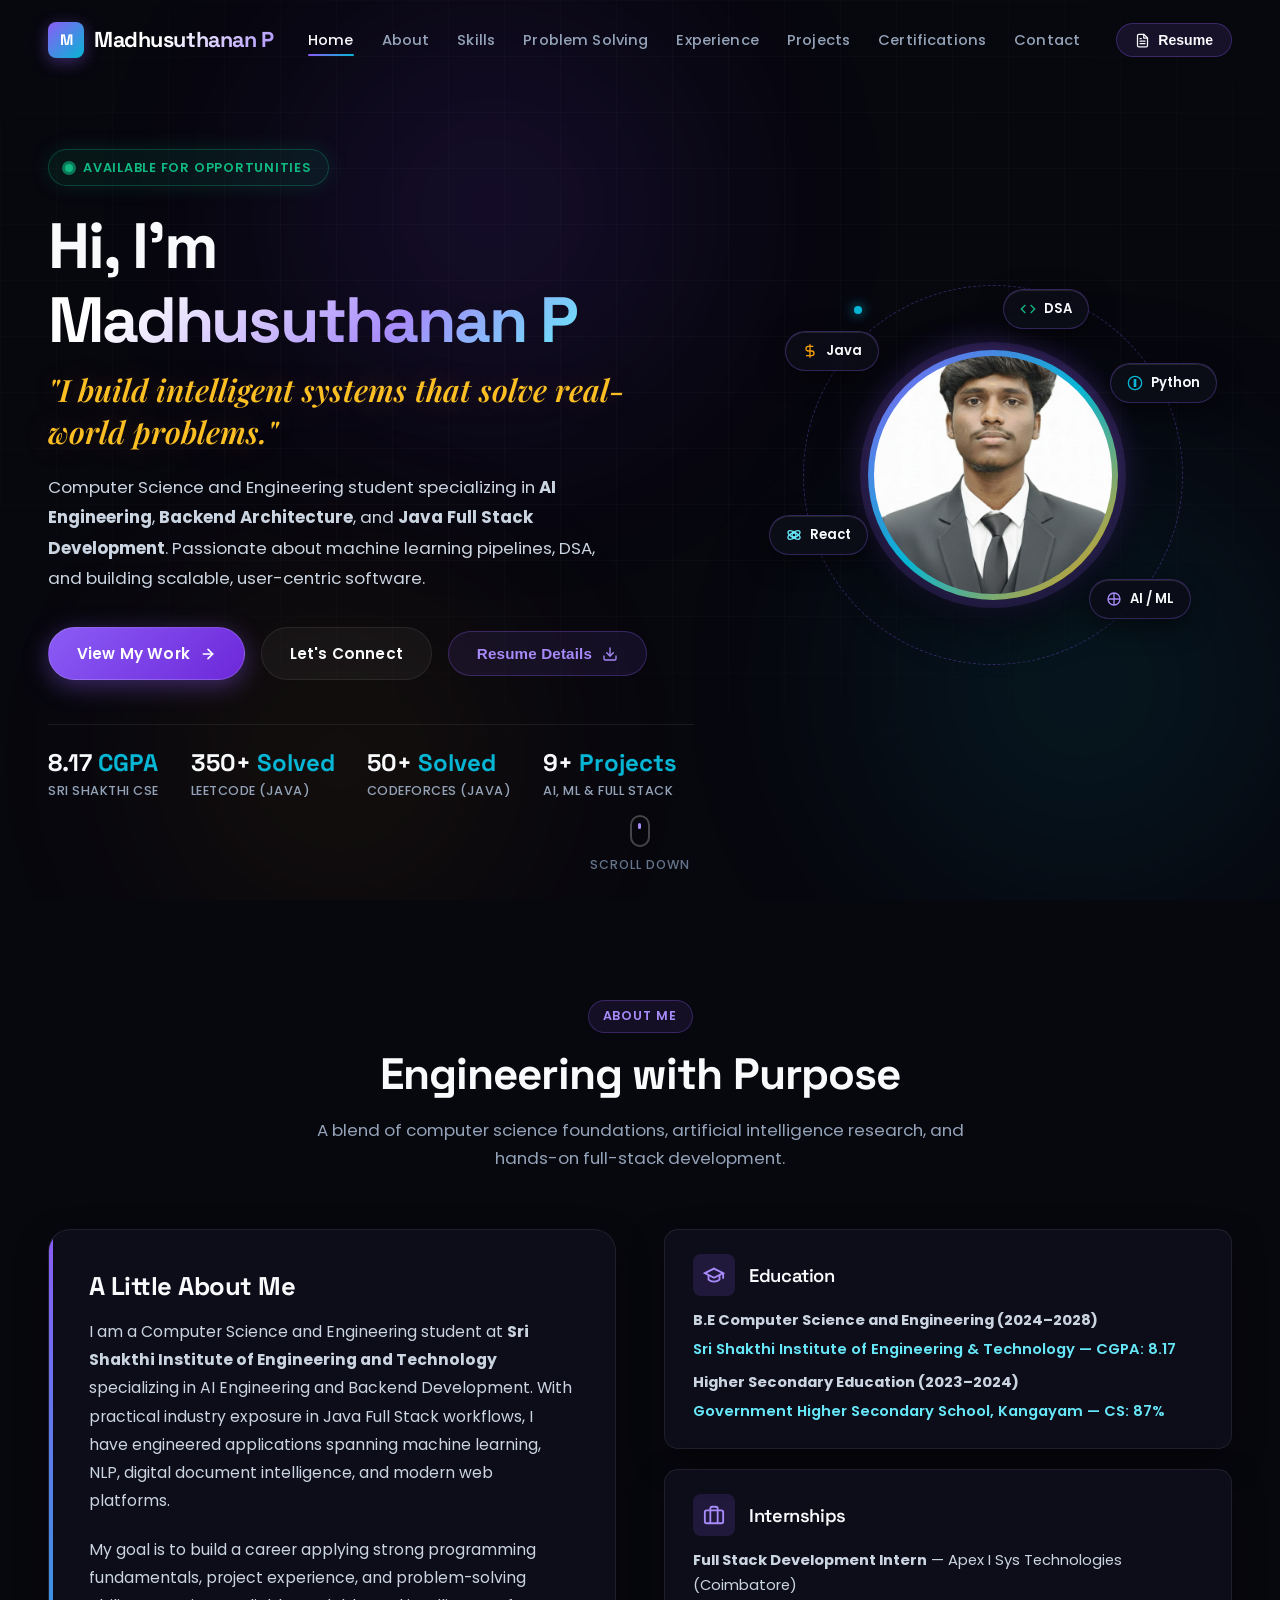
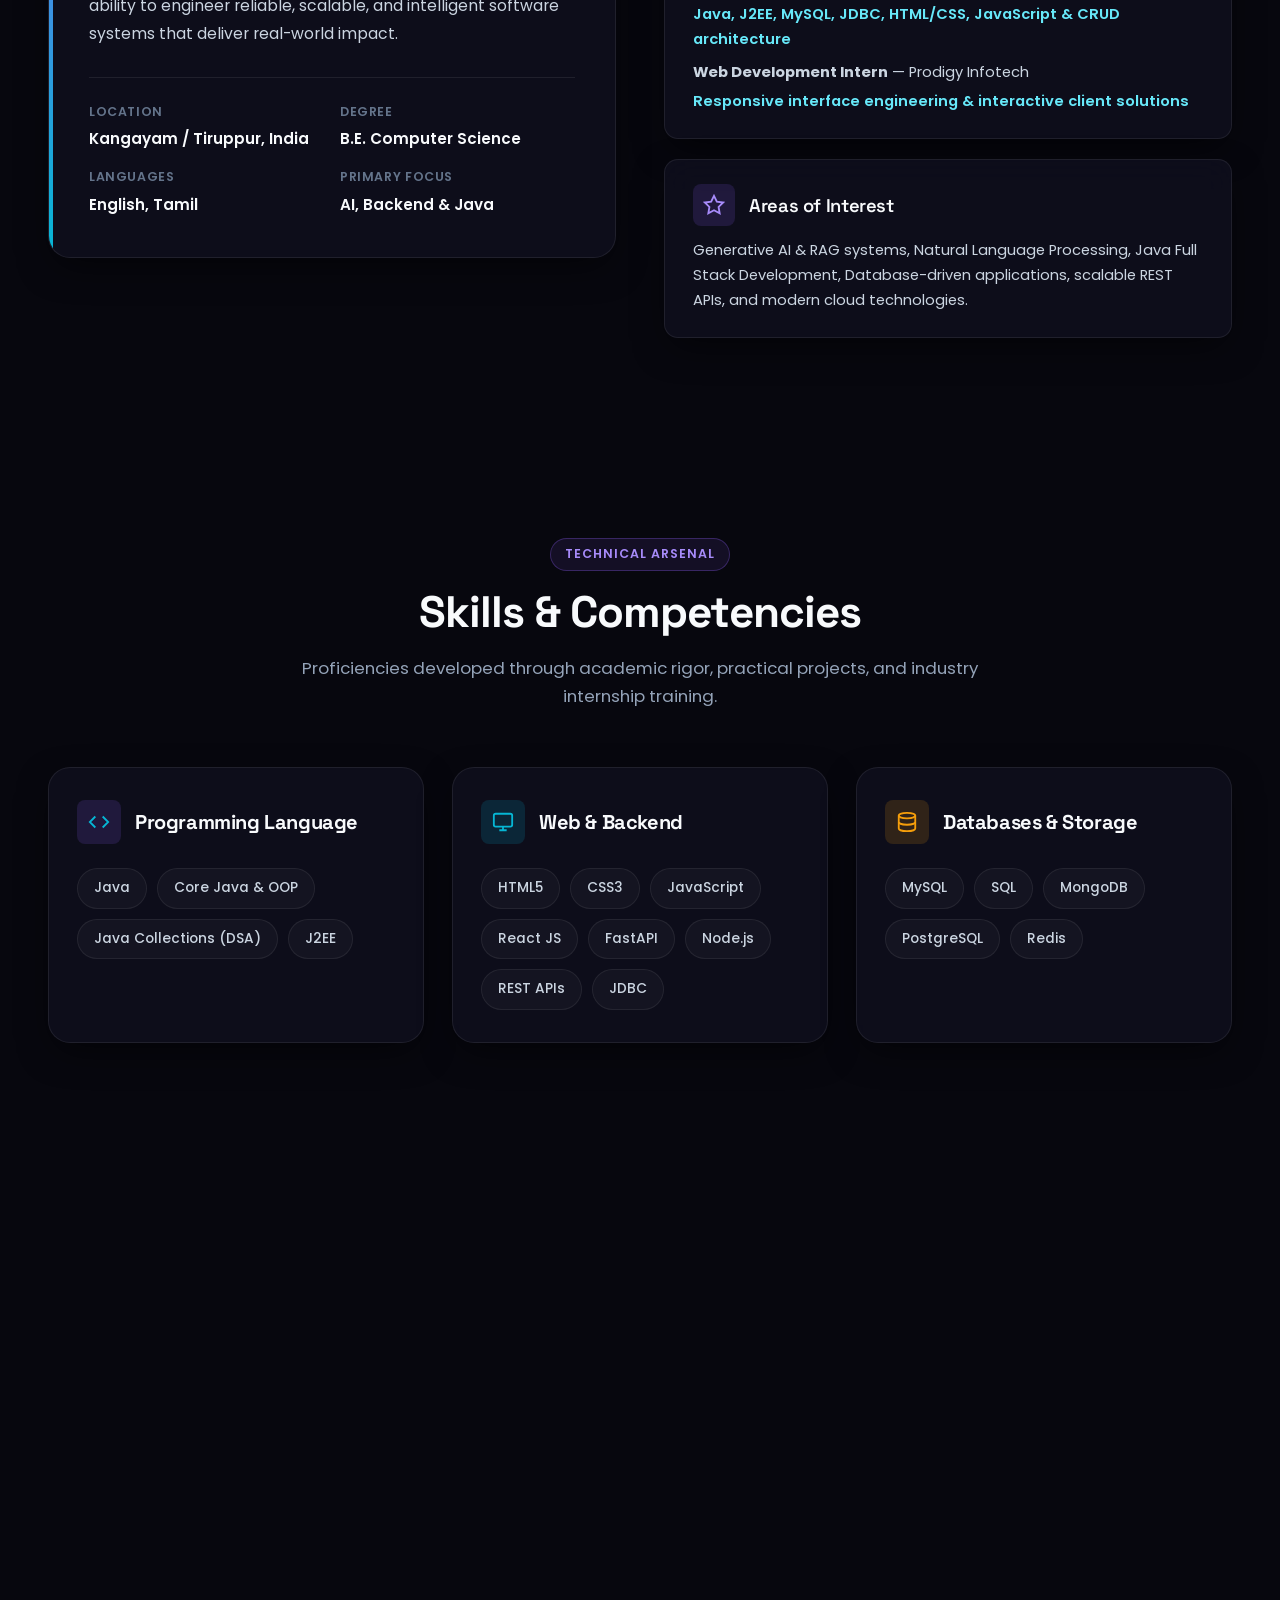
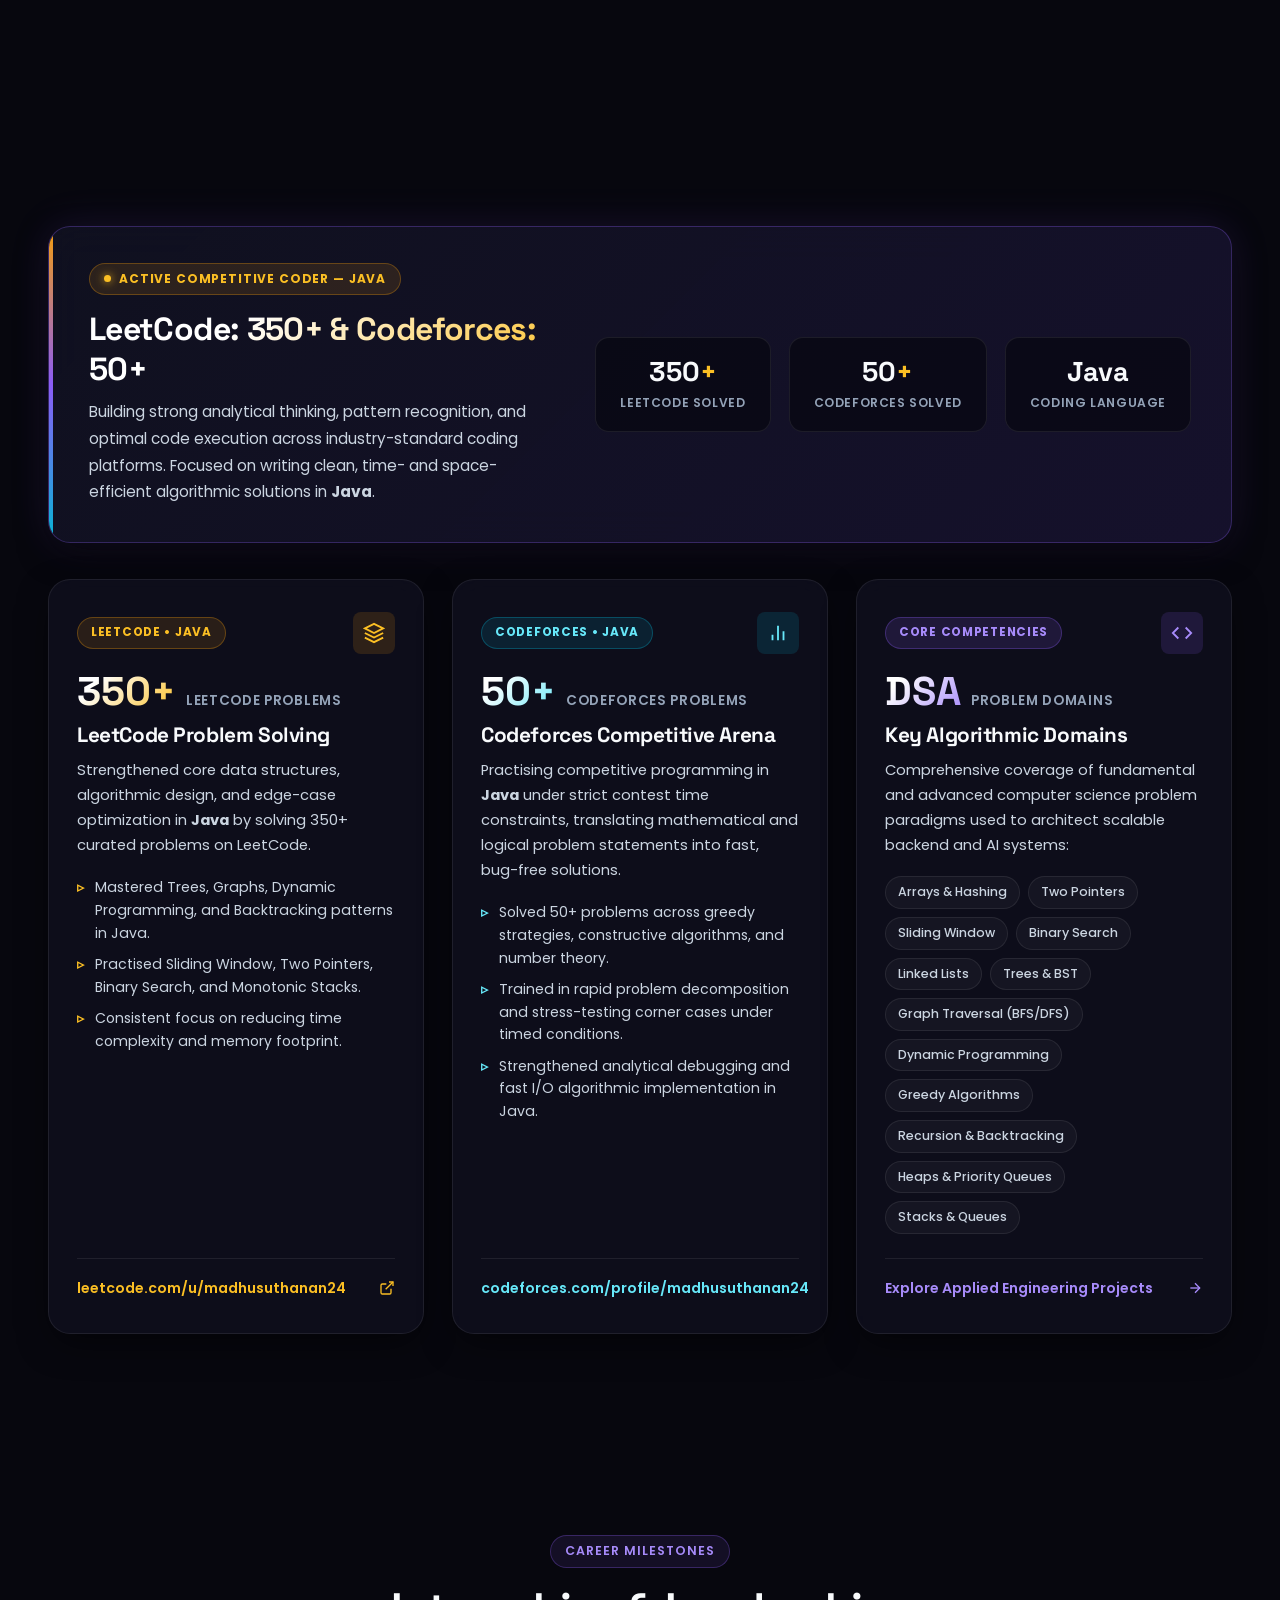
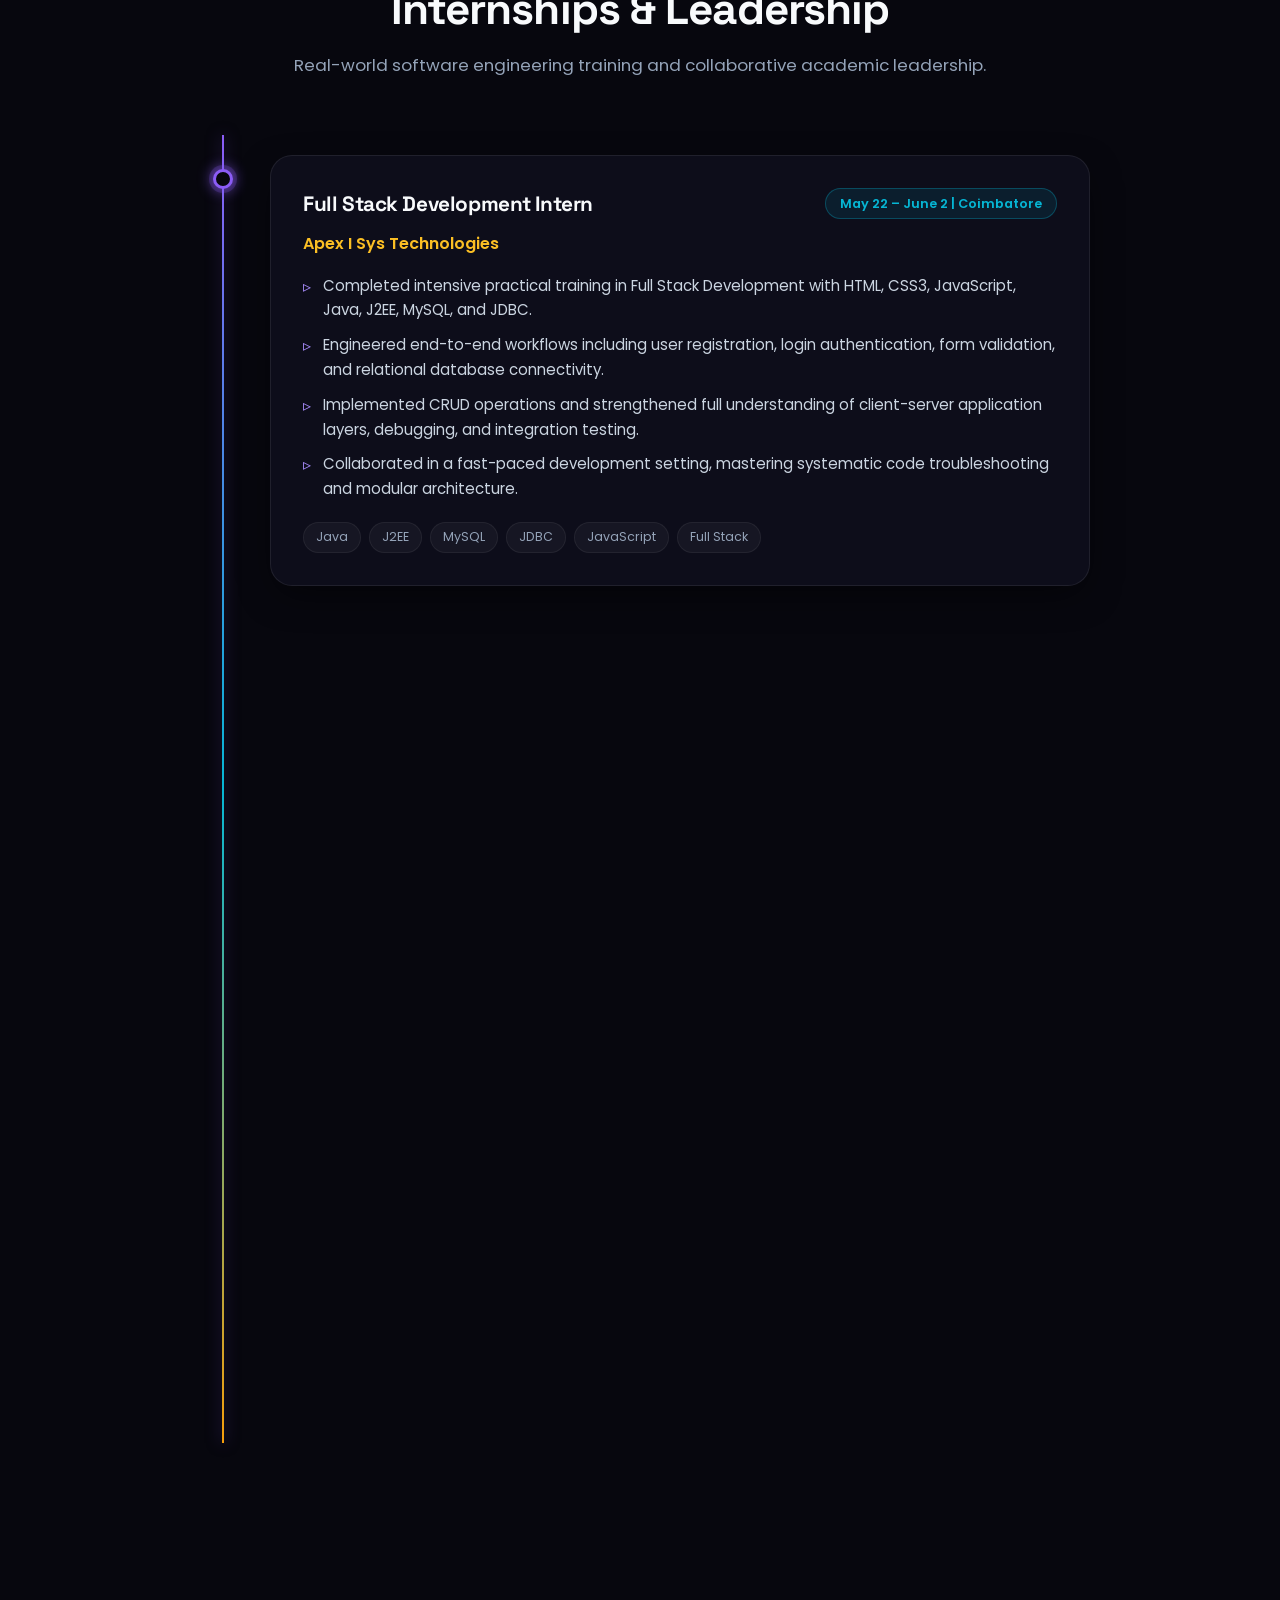
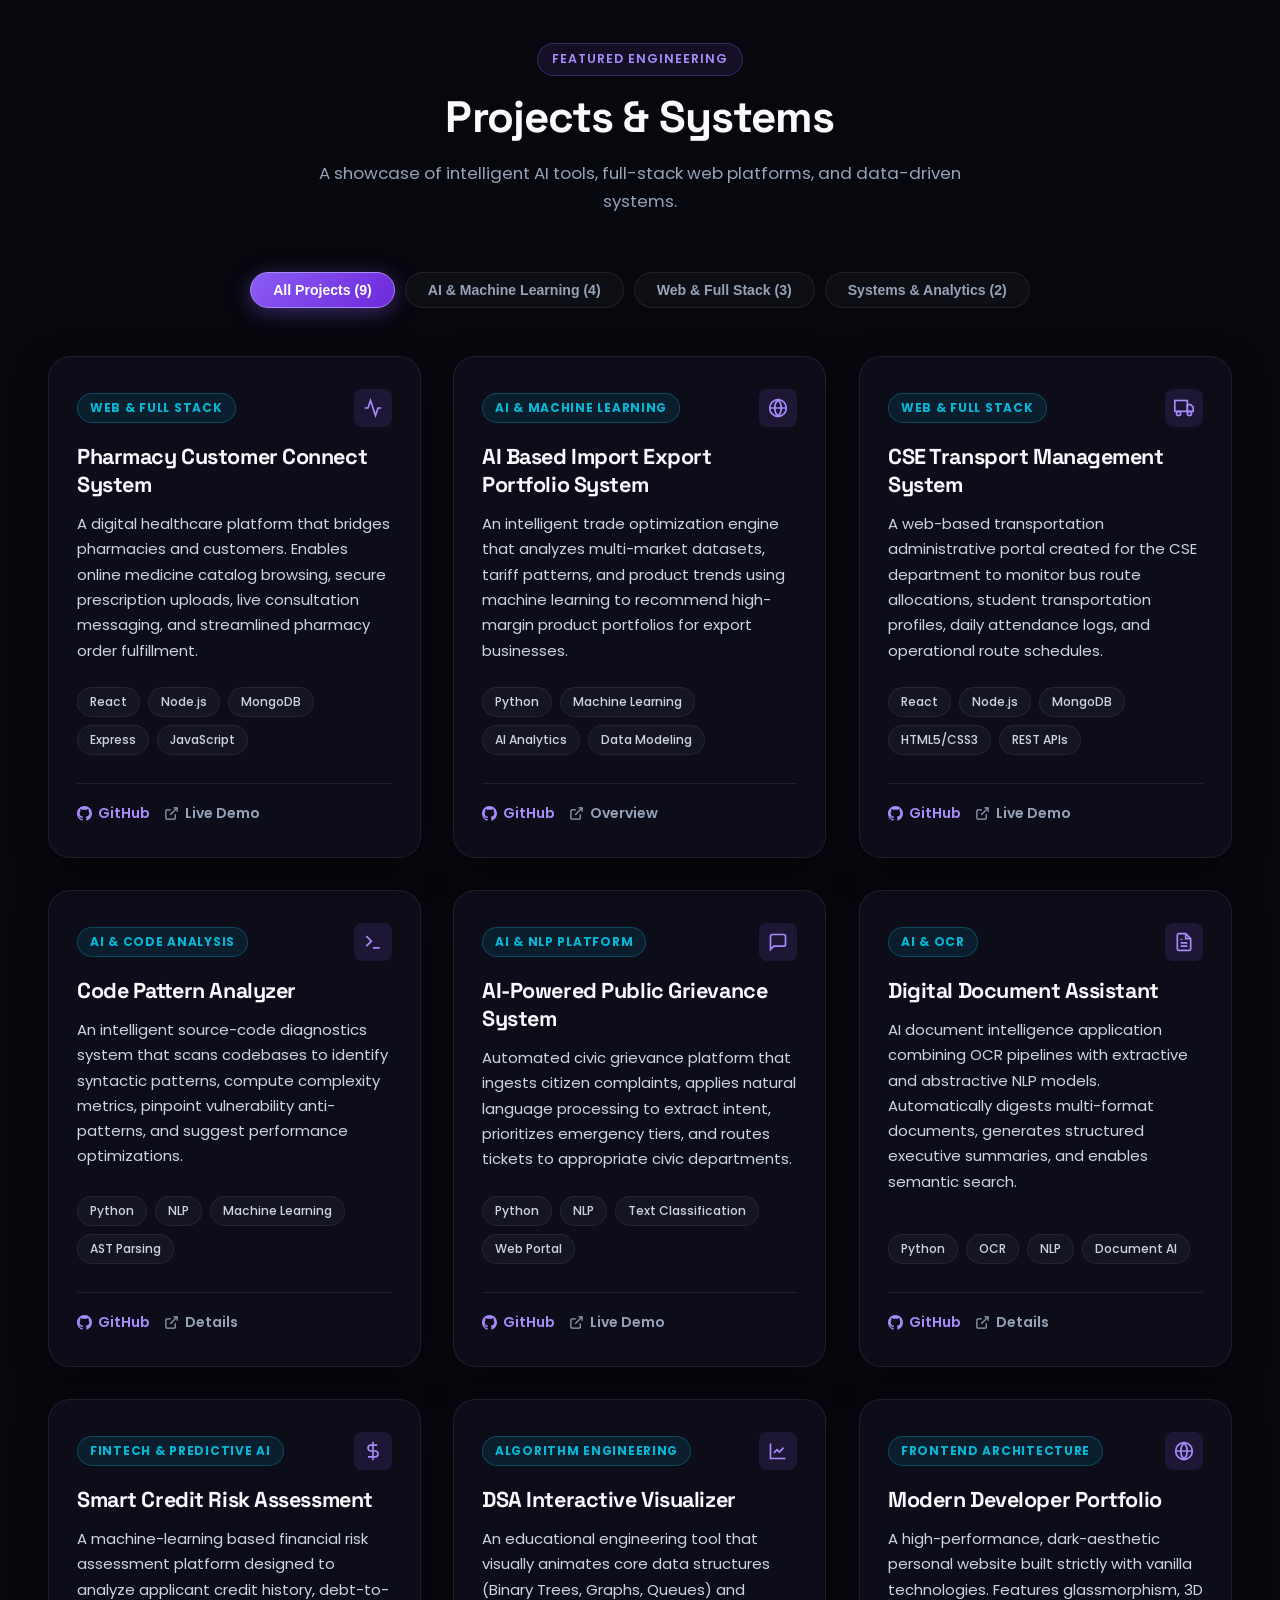
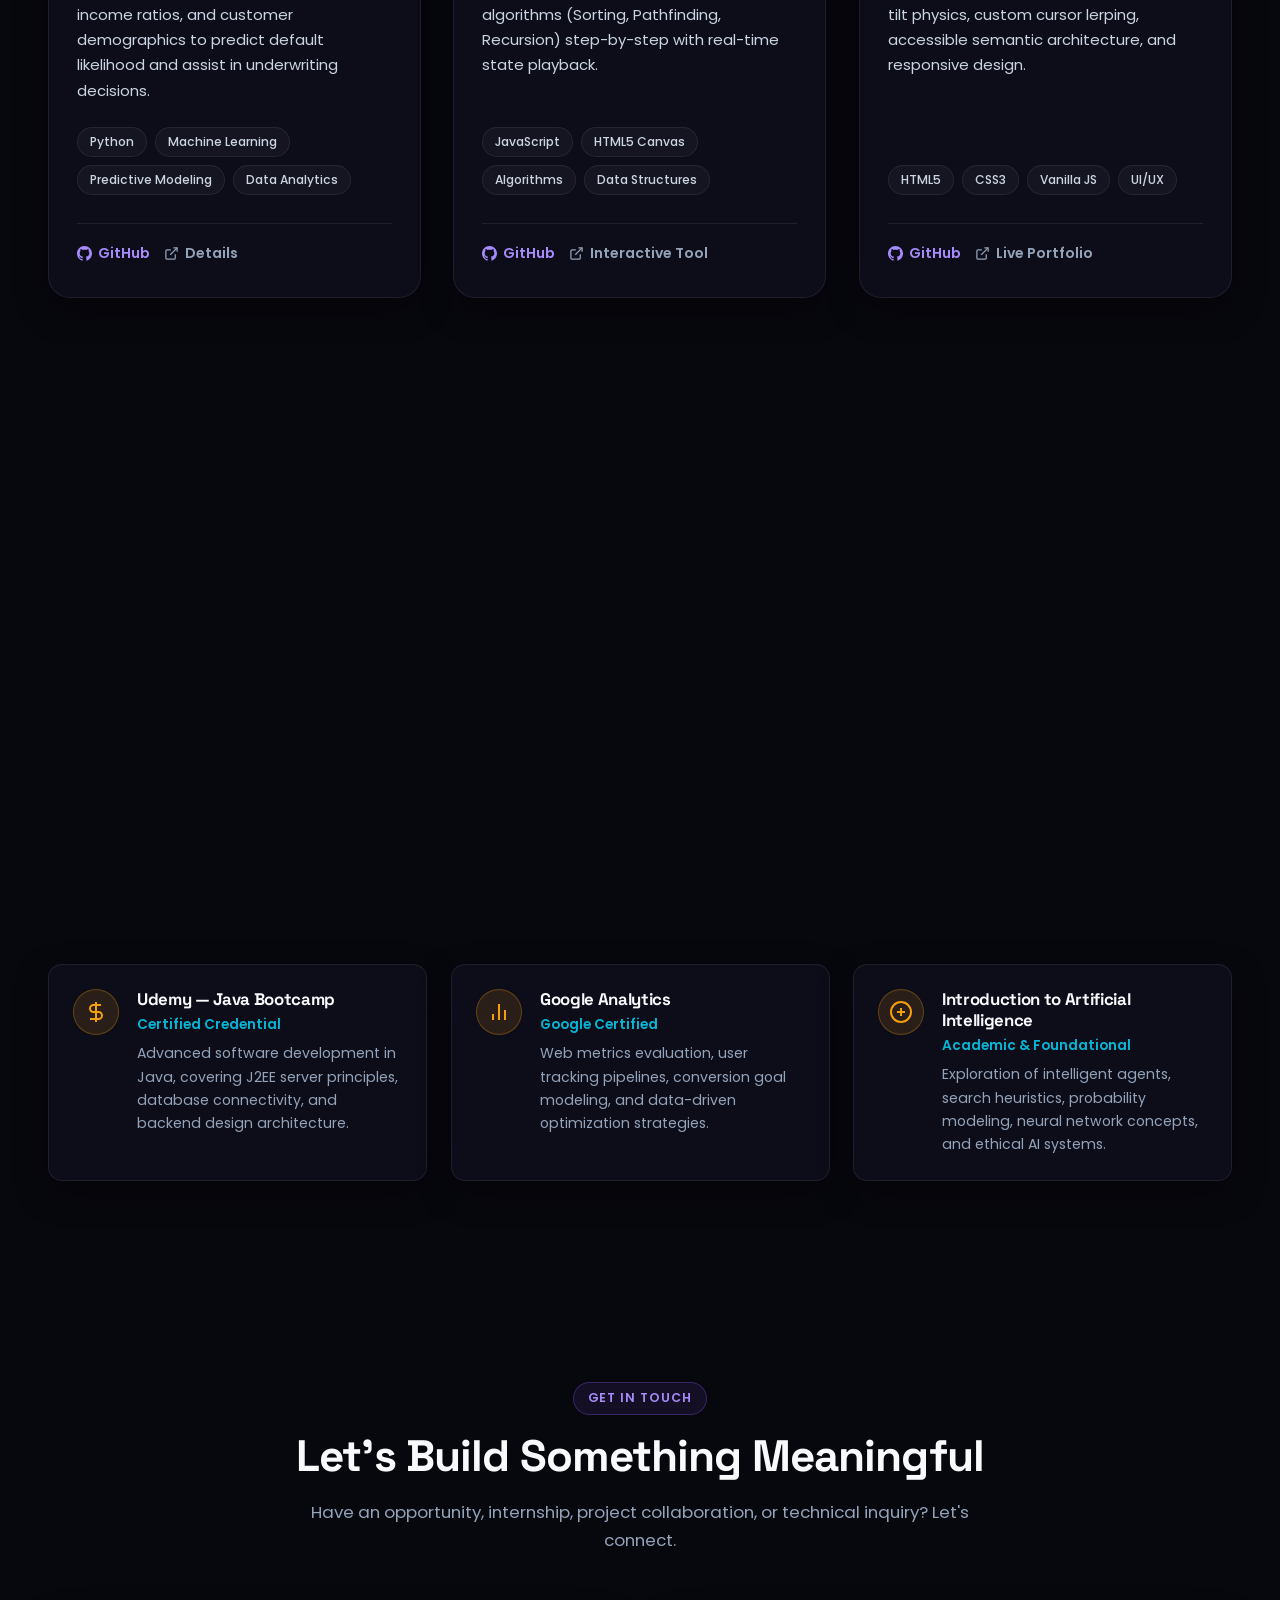
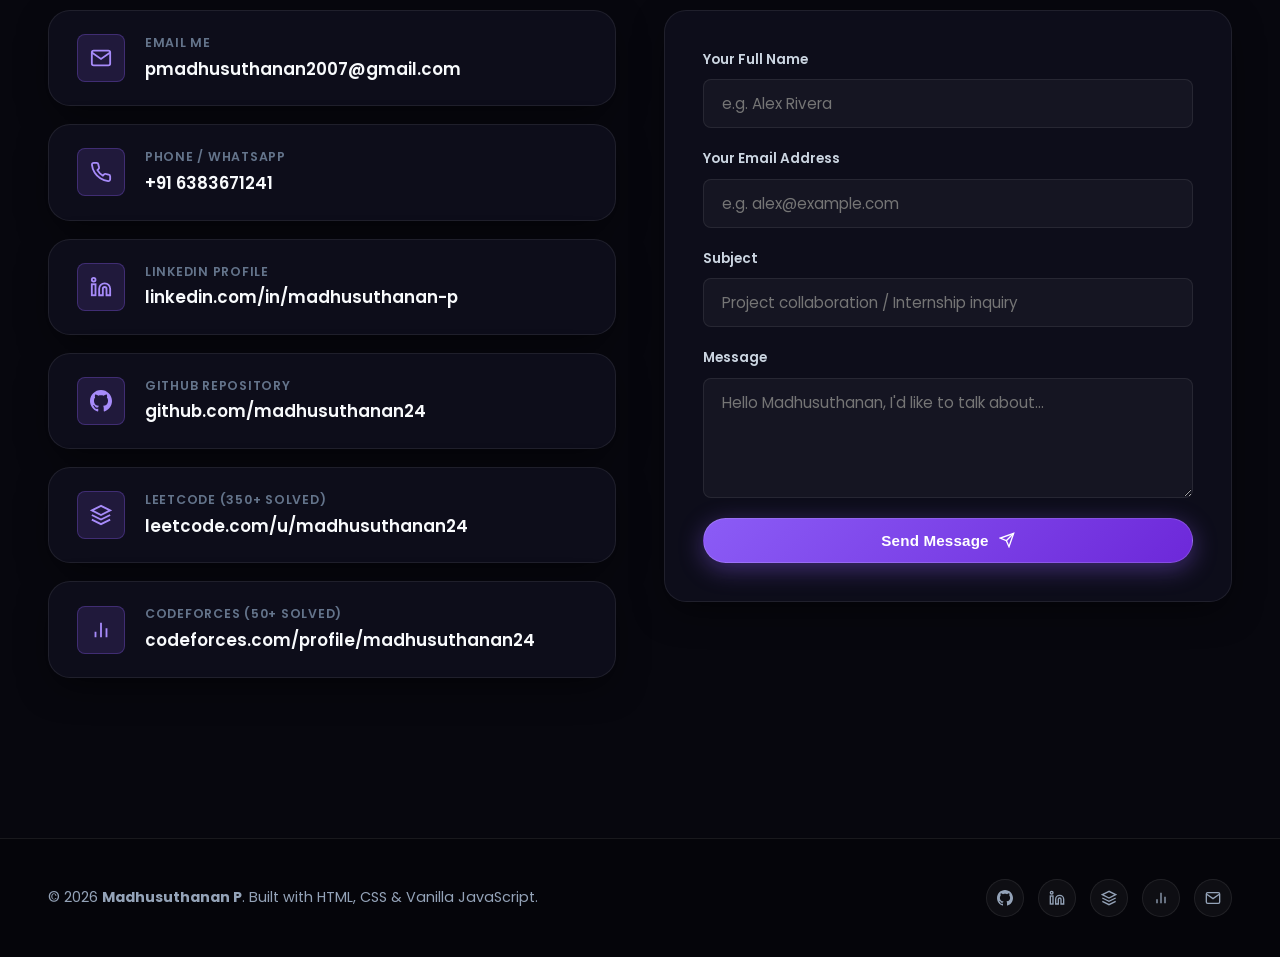
==== commit cb996504: "problem solving" ====
--- a/index.html
+++ b/index.html
@@ -62,6 +62,7 @@
                         <li><a href="#home" class="nav-link active">Home</a></li>
                         <li><a href="#about" class="nav-link">About</a></li>
                         <li><a href="#skills" class="nav-link">Skills</a></li>
+                        <li><a href="#problem-solving" class="nav-link">Problem Solving</a></li>
                         <li><a href="#experience" class="nav-link">Experience</a></li>
                         <li><a href="#projects" class="nav-link">Projects</a></li>
                         <li><a href="#certifications" class="nav-link">Certifications</a></li>
@@ -124,12 +125,16 @@
                                 <span class="metric-label">Sri Shakthi CSE</span>
                             </div>
                             <div class="metric-item">
+                                <span class="metric-value">350+ <span>Solved</span></span>
+                                <span class="metric-label">LeetCode (Java)</span>
+                            </div>
+                            <div class="metric-item">
+                                <span class="metric-value">50+ <span>Solved</span></span>
+                                <span class="metric-label">Codeforces (Java)</span>
+                            </div>
+                            <div class="metric-item">
                                 <span class="metric-value">9+ <span>Projects</span></span>
                                 <span class="metric-label">AI, ML & Full Stack</span>
-                            </div>
-                            <div class="metric-item">
-                                <span class="metric-value">Scored 70%</span>
-                                <span class="metric-label">NPTEL Java</span>
                             </div>
                         </div>
                     </div>
@@ -287,19 +292,19 @@
                 </div>
 
                 <div class="skills-grid">
-                    <!-- Programming Languages -->
+                    <!-- Programming Language -->
                     <div class="skill-category-card reveal-init delay-1">
                         <div class="skill-card-head">
                             <div class="skill-head-icon">
                                 <svg width="22" height="22" viewBox="0 0 24 24" fill="none" stroke="currentColor" stroke-width="2"><polyline points="16 18 22 12 16 6"></polyline><polyline points="8 6 2 12 8 18"></polyline></svg>
                             </div>
-                            <h3>Programming Languages</h3>
+                            <h3>Programming Language</h3>
                         </div>
                         <div class="skill-items-wrap">
-                            <span class="skill-chip">Java (Core, J2EE)</span>
-                            <span class="skill-chip">Python</span>
-                            <span class="skill-chip">C Programming</span>
-                            <span class="skill-chip">JavaScript (ES6+)</span>
+                            <span class="skill-chip">Java</span>
+                            <span class="skill-chip">Core Java & OOP</span>
+                            <span class="skill-chip">Java Collections (DSA)</span>
+                            <span class="skill-chip">J2EE</span>
                         </div>
                     </div>
 
@@ -392,6 +397,153 @@
                             <span class="skill-chip">Testing & Debugging</span>
                         </div>
                     </div>
+                </div>
+            </div>
+        </section>
+
+        <!-- Coding & Problem Solving Highlight Section -->
+        <section id="problem-solving" class="problem-solving-section" aria-labelledby="ps-title">
+            <div class="container">
+                <div class="section-head reveal-init">
+                    <span class="section-tag">Algorithmic Excellence</span>
+                    <h2 id="ps-title" class="section-title">Coding & Problem Solving</h2>
+                    <p class="section-subtitle">Consistent practice in data structures, algorithms, and competitive programming using Java under strict time and space constraints.</p>
+                </div>
+
+                <!-- Summary Highlight Banner -->
+                <div class="ps-banner reveal-init delay-1">
+                    <div class="ps-banner-left">
+                        <div class="ps-total-badge">
+                            <span class="ps-pulse-dot"></span>
+                            ACTIVE COMPETITIVE CODER — JAVA
+                        </div>
+                        <h3 class="ps-banner-heading">LeetCode: 350+ &amp; Codeforces: 50+</h3>
+                        <p class="ps-banner-text">
+                            Building strong analytical thinking, pattern recognition, and optimal code execution across industry-standard coding platforms. Focused on writing clean, time- and space-efficient algorithmic solutions in <strong>Java</strong>.
+                        </p>
+                    </div>
+                    <div class="ps-banner-stats">
+                        <div class="ps-stat-box">
+                            <span class="ps-stat-num">350<span>+</span></span>
+                            <span class="ps-stat-label">LeetCode Solved</span>
+                        </div>
+                        <div class="ps-stat-box">
+                            <span class="ps-stat-num">50<span>+</span></span>
+                            <span class="ps-stat-label">Codeforces Solved</span>
+                        </div>
+                        <div class="ps-stat-box">
+                            <span class="ps-stat-num">Java</span>
+                            <span class="ps-stat-label">Coding Language</span>
+                        </div>
+                    </div>
+                </div>
+
+                <!-- Platform & Topic Highlight Grid -->
+                <div class="ps-grid">
+                    <!-- Card 1: LeetCode Highlight -->
+                    <article class="ps-card ps-card-leetcode reveal-init delay-1">
+                        <div class="project-card-glow" aria-hidden="true"></div>
+                        <div class="ps-card-top">
+                            <div class="ps-card-header">
+                                <span class="ps-platform-tag tag-gold">LeetCode • Java</span>
+                                <div class="ps-icon-wrap icon-gold">
+                                    <svg width="22" height="22" viewBox="0 0 24 24" fill="none" stroke="currentColor" stroke-width="2"><polygon points="12 2 2 7 12 12 22 7 12 2"></polygon><polyline points="2 17 12 22 22 17"></polyline><polyline points="2 12 12 17 22 12"></polyline></svg>
+                                </div>
+                            </div>
+                            <div class="ps-count-row">
+                                <span class="ps-big-number">350+</span>
+                                <span class="ps-count-caption">LeetCode Problems</span>
+                            </div>
+                            <h3 class="ps-card-title">LeetCode Problem Solving</h3>
+                            <p class="ps-card-desc">
+                                Strengthened core data structures, algorithmic design, and edge-case optimization in <strong>Java</strong> by solving 350+ curated problems on LeetCode.
+                            </p>
+                            <ul class="ps-highlights-list">
+                                <li>Mastered Trees, Graphs, Dynamic Programming, and Backtracking patterns in Java.</li>
+                                <li>Practised Sliding Window, Two Pointers, Binary Search, and Monotonic Stacks.</li>
+                                <li>Consistent focus on reducing time complexity and memory footprint.</li>
+                            </ul>
+                        </div>
+                        <div class="ps-card-footer">
+                            <a href="https://leetcode.com/u/madhusuthanan24" target="_blank" rel="noopener noreferrer" class="ps-profile-link link-gold" aria-label="View LeetCode Profile">
+                                <span>leetcode.com/u/madhusuthanan24</span>
+                                <svg width="16" height="16" viewBox="0 0 24 24" fill="none" stroke="currentColor" stroke-width="2"><path d="M18 13v6a2 2 0 0 1-2 2H5a2 2 0 0 1-2-2V8a2 2 0 0 1 2-2h6"></path><polyline points="15 3 21 3 21 9"></polyline><line x1="10" y1="14" x2="21" y2="3"></line></svg>
+                            </a>
+                        </div>
+                    </article>
+
+                    <!-- Card 2: Codeforces Highlight -->
+                    <article class="ps-card ps-card-codeforces reveal-init delay-2">
+                        <div class="project-card-glow" aria-hidden="true"></div>
+                        <div class="ps-card-top">
+                            <div class="ps-card-header">
+                                <span class="ps-platform-tag tag-cyan">Codeforces • Java</span>
+                                <div class="ps-icon-wrap icon-cyan">
+                                    <svg width="22" height="22" viewBox="0 0 24 24" fill="none" stroke="currentColor" stroke-width="2"><line x1="18" y1="20" x2="18" y2="10"></line><line x1="12" y1="20" x2="12" y2="4"></line><line x1="6" y1="20" x2="6" y2="14"></line></svg>
+                                </div>
+                            </div>
+                            <div class="ps-count-row">
+                                <span class="ps-big-number cyan-num">50+</span>
+                                <span class="ps-count-caption">Codeforces Problems</span>
+                            </div>
+                            <h3 class="ps-card-title">Codeforces Competitive Arena</h3>
+                            <p class="ps-card-desc">
+                                Practising competitive programming in <strong>Java</strong> under strict contest time constraints, translating mathematical and logical problem statements into fast, bug-free solutions.
+                            </p>
+                            <ul class="ps-highlights-list">
+                                <li>Solved 50+ problems across greedy strategies, constructive algorithms, and number theory.</li>
+                                <li>Trained in rapid problem decomposition and stress-testing corner cases under timed conditions.</li>
+                                <li>Strengthened analytical debugging and fast I/O algorithmic implementation in Java.</li>
+                            </ul>
+                        </div>
+                        <div class="ps-card-footer">
+                            <a href="https://codeforces.com/profile/madhusuthanan24" target="_blank" rel="noopener noreferrer" class="ps-profile-link link-cyan" aria-label="View Codeforces Profile">
+                                <span>codeforces.com/profile/madhusuthanan24</span>
+                                <svg width="16" height="16" viewBox="0 0 24 24" fill="none" stroke="currentColor" stroke-width="2"><path d="M18 13v6a2 2 0 0 1-2 2H5a2 2 0 0 1-2-2V8a2 2 0 0 1 2-2h6"></path><polyline points="15 3 21 3 21 9"></polyline><line x1="10" y1="14" x2="21" y2="3"></line></svg>
+                            </a>
+                        </div>
+                    </article>
+
+                    <!-- Card 3: Core Problem-Solving Domains -->
+                    <article class="ps-card ps-card-domains reveal-init delay-3">
+                        <div class="project-card-glow" aria-hidden="true"></div>
+                        <div class="ps-card-top">
+                            <div class="ps-card-header">
+                                <span class="ps-platform-tag tag-violet">Core Competencies</span>
+                                <div class="ps-icon-wrap icon-violet">
+                                    <svg width="22" height="22" viewBox="0 0 24 24" fill="none" stroke="currentColor" stroke-width="2"><polyline points="16 18 22 12 16 6"></polyline><polyline points="8 6 2 12 8 18"></polyline></svg>
+                                </div>
+                            </div>
+                            <div class="ps-count-row">
+                                <span class="ps-big-number violet-num">DSA</span>
+                                <span class="ps-count-caption">Problem Domains</span>
+                            </div>
+                            <h3 class="ps-card-title">Key Algorithmic Domains</h3>
+                            <p class="ps-card-desc">
+                                Comprehensive coverage of fundamental and advanced computer science problem paradigms used to architect scalable backend and AI systems:
+                            </p>
+                            <div class="ps-domain-chips">
+                                <span class="ps-chip">Arrays & Hashing</span>
+                                <span class="ps-chip">Two Pointers</span>
+                                <span class="ps-chip">Sliding Window</span>
+                                <span class="ps-chip">Binary Search</span>
+                                <span class="ps-chip">Linked Lists</span>
+                                <span class="ps-chip">Trees & BST</span>
+                                <span class="ps-chip">Graph Traversal (BFS/DFS)</span>
+                                <span class="ps-chip">Dynamic Programming</span>
+                                <span class="ps-chip">Greedy Algorithms</span>
+                                <span class="ps-chip">Recursion & Backtracking</span>
+                                <span class="ps-chip">Heaps & Priority Queues</span>
+                                <span class="ps-chip">Stacks & Queues</span>
+                            </div>
+                        </div>
+                        <div class="ps-card-footer">
+                            <a href="#projects" class="ps-profile-link link-violet" aria-label="Explore DSA Visualizer and Projects">
+                                <span>Explore Applied Engineering Projects</span>
+                                <svg width="16" height="16" viewBox="0 0 24 24" fill="none" stroke="currentColor" stroke-width="2"><line x1="5" y1="12" x2="19" y2="12"></line><polyline points="12 5 19 12 12 19"></polyline></svg>
+                            </a>
+                        </div>
+                    </article>
                 </div>
             </div>
         </section>
@@ -965,13 +1117,24 @@
                         </a>
 
                         <!-- LeetCode -->
-                        <a href="https://leetcode.com/u/madhusuthanan24/" target="_blank" rel="noopener noreferrer" class="contact-card-link" aria-label="LeetCode profile">
+                        <a href="https://leetcode.com/u/madhusuthanan24" target="_blank" rel="noopener noreferrer" class="contact-card-link" aria-label="LeetCode profile">
                             <div class="contact-icon-box">
                                 <svg width="22" height="22" viewBox="0 0 24 24" fill="none" stroke="currentColor" stroke-width="2"><polygon points="12 2 2 7 12 12 22 7 12 2"></polygon><polyline points="2 17 12 22 22 17"></polyline><polyline points="2 12 12 17 22 12"></polyline></svg>
                             </div>
                             <div class="contact-detail-text">
-                                <span class="contact-label">LeetCode Profile</span>
+                                <span class="contact-label">LeetCode (350+ Solved)</span>
                                 <span class="contact-value">leetcode.com/u/madhusuthanan24</span>
+                            </div>
+                        </a>
+
+                        <!-- Codeforces -->
+                        <a href="https://codeforces.com/profile/madhusuthanan24" target="_blank" rel="noopener noreferrer" class="contact-card-link" aria-label="Codeforces profile">
+                            <div class="contact-icon-box">
+                                <svg width="22" height="22" viewBox="0 0 24 24" fill="none" stroke="currentColor" stroke-width="2"><line x1="18" y1="20" x2="18" y2="10"></line><line x1="12" y1="20" x2="12" y2="4"></line><line x1="6" y1="20" x2="6" y2="14"></line></svg>
+                            </div>
+                            <div class="contact-detail-text">
+                                <span class="contact-label">Codeforces (50+ Solved)</span>
+                                <span class="contact-value">codeforces.com/profile/madhusuthanan24</span>
                             </div>
                         </a>
                     </div>
@@ -1022,9 +1185,13 @@
             <div class="resume-modal-header">
                 <h3 class="resume-modal-title" id="modal-resume-title">Madhusuthanan P — Resume</h3>
                 <div class="resume-modal-controls">
+                    <a href="assests/Madhusuthanan_P_Resume.pdf" download="Madhusuthanan_P_Resume.pdf" class="btn-download" aria-label="Download Resume PDF">
+                        <svg width="14" height="14" viewBox="0 0 24 24" fill="none" stroke="currentColor" stroke-width="2"><path d="M21 15v4a2 2 0 0 1-2 2H5a2 2 0 0 1-2-2v-4"></path><polyline points="7 10 12 15 17 10"></polyline><line x1="12" y1="15" x2="12" y2="3"></line></svg>
+                        Download PDF
+                    </a>
                     <button class="btn-print" id="print-resume-btn" aria-label="Print or Save Resume as PDF">
                         <svg width="14" height="14" viewBox="0 0 24 24" fill="none" stroke="currentColor" stroke-width="2"><polyline points="6 9 6 2 18 2 18 9"></polyline><path d="M6 18H4a2 2 0 0 1-2-2v-5a2 2 0 0 1 2-2h16a2 2 0 0 1 2 2v5a2 2 0 0 1-2 2h-2"></path><rect x="6" y="14" width="12" height="8"></rect></svg>
-                        Print / PDF
+                        Print
                     </button>
                     <button class="modal-close-btn" id="close-resume-btn" aria-label="Close Resume Modal">
                         <svg width="22" height="22" viewBox="0 0 24 24" fill="none" stroke="currentColor" stroke-width="2"><line x1="18" y1="6" x2="6" y2="18"></line><line x1="6" y1="6" x2="18" y2="18"></line></svg>
@@ -1034,66 +1201,78 @@
 
             <div class="resume-modal-body">
                 <h2 class="resume-doc-title">MADHUSUTHANAN P</h2>
-                <div class="resume-doc-subtitle">COMPUTER SCIENCE AND ENGINEERING — AI & BACKEND DEVELOPER</div>
+                <div class="resume-doc-subtitle">COMPUTER SCIENCE AND ENGINEERING — AI ENGINEERING &amp; BACKEND DEVELOPMENT</div>
                 <div class="resume-contact-inline">
-                    <span>📞 +91 6383671241</span>
+                    <span>📍 Tiruppur, Tamil Nadu, India</span>
+                    <span>📞 +91 63836 71241</span>
                     <span>✉️ pmadhusuthanan2007@gmail.com</span>
-                    <span>🌐 Kangayam, Tiruppur, India</span>
-                    <span>🔗 linkedin.com/in/madhusuthanan-p-4b7887342</span>
-                    <span>💻 github.com/madhusuthanan24</span>
-                    <span>⚡ leetcode.com/u/madhusuthanan24/</span>
-                </div>
-
-                <h3 class="resume-section-heading">Career Objective</h3>
-                <p>To build a career in software development, AI engineering and backend development by applying strong programming fundamentals, project experience and problem-solving ability. Seeking opportunities to work on real-world applications, learn modern technologies and contribute to reliable, scalable and intelligent software solutions.</p>
-
-                <h3 class="resume-section-heading">Profile</h3>
-                <p>Computer Science and Engineering student specializing in AI Engineering and Backend Development, with practical exposure to Java Full Stack Development and experience developing AI, machine-learning, digital-twin and web application projects. Strong interest in designing intelligent, scalable and user-focused systems.</p>
+                    <span>⚡ <a href="https://leetcode.com/u/madhusuthanan24" target="_blank" rel="noopener noreferrer">LeetCode: leetcode.com/u/madhusuthanan24</a></span>
+                    <span>🏆 <a href="https://codeforces.com/profile/madhusuthanan24" target="_blank" rel="noopener noreferrer">Codeforces: codeforces.com/profile/madhusuthanan24</a></span>
+                </div>
+
+                <h3 class="resume-section-heading">Professional Summary</h3>
+                <p>Computer Science and Engineering student (CGPA 8.17) at Sri Shakthi Institute of Engineering and Technology, specializing in AI Engineering and Backend Development. Practical exposure to Java Full Stack development, with project experience in AI, machine learning, NLP, digital-twin and web applications. Seeking opportunities to build reliable, scalable and intelligent software solutions.</p>
 
                 <h3 class="resume-section-heading">Education</h3>
-                <p><strong>B.E Computer Science and Engineering</strong> — Sri Shakthi Institute of Engineering and Technology (2024–2028) | CGPA: 8.17</p>
-                <p><strong>Higher Secondary Education</strong> — Government Higher Secondary School, Kangayam (2023–2024) | Computer Science: 87%</p>
-
-                <h3 class="resume-section-heading">Areas of Interest</h3>
-                <p>Artificial Intelligence, Machine Learning and Generative AI • Natural Language Processing, RAG systems and intelligent applications • Java Full Stack Development, Backend Engineering and API Design • Database-driven applications and scalable software architecture • Cloud technologies and practical software engineering.</p>
+                <div class="resume-edu-row">
+                    <div>
+                        <strong>B.E. Computer Science and Engineering</strong><br>
+                        <span>Sri Shakthi Institute of Engineering and Technology, Coimbatore</span>
+                    </div>
+                    <span class="resume-meta-right">2024–2028 | CGPA: 8.17</span>
+                </div>
+                <div class="resume-edu-row" style="margin-top: 10px;">
+                    <div>
+                        <strong>Higher Secondary Education (Computer Science)</strong><br>
+                        <span>Government Higher Secondary School, Kangayam</span>
+                    </div>
+                    <span class="resume-meta-right">2023–2024 | 87%</span>
+                </div>
 
                 <h3 class="resume-section-heading">Technical Skills</h3>
-                <p><strong>Programming:</strong> Java, C, Python, JavaScript</p>
-                <p><strong>Web & Backend:</strong> HTML, CSS, JavaScript, React JS, Node.js, FastAPI, REST APIs, J2EE</p>
-                <p><strong>Databases:</strong> MySQL, SQL, MongoDB, PostgreSQL, Redis, JDBC</p>
-                <p><strong>AI / Data:</strong> Machine Learning, NLP, Time-Series Analysis, RAG, Data Analysis, OCR</p>
-                <p><strong>Relevant Coursework:</strong> Data Structures and Algorithms, DBMS, Operating Systems, OOP, Software Engineering</p>
-                <p><strong>Tools:</strong> Git, GitHub, VS Code, Postman</p>
-
-                <h3 class="resume-section-heading">Internships</h3>
-                <p><strong>Full Stack Development Intern — Apex I Sys Technologies (Coimbatore | May 22 – June 2)</strong><br>
-                Completed practical training in Full Stack Development using HTML, CSS3, JavaScript, Java, J2EE, MySQL and JDBC. Worked across webpage design, responsive interface development, client-side scripting, server-side processing and relational database operations. Gained practical exposure to CRUD operations, user registration, authentication, database connectivity, and testing.</p>
-                <p style="margin-top: 10px;"><strong>Web Development Intern — Prodigy Infotech</strong><br>
-                Developed modern, responsive web application interfaces adhering to strict clean-code principles, modular client-side scripting, and cross-platform responsive UX.</p>
-
-                <h3 class="resume-section-heading">Selected Projects</h3>
-                <p><strong>1. Pharmacy Customer Connect System:</strong> Digital healthcare platform connecting pharmacies and customers with online medicine ordering, prescription management, customer communication, and inventory service.</p>
-                <p><strong>2. AI Based Import Export Portfolio System:</strong> Intelligent analytics platform that evaluates market and global product trends using AI and machine learning to recommend optimal product portfolios.</p>
-                <p><strong>3. CSE Department Transport Management System:</strong> Smart web-based transportation management system for the CSE department to manage student transit, bus routes, and schedules.</p>
-                <p><strong>4. Code Pattern Analyzer:</strong> Intelligent source-code analysis tool identifying syntax patterns, security anti-patterns, and actionable quality insights.</p>
-                <p><strong>5. AI-Powered Public Grievance System:</strong> Grievance engine automating complaint intake, NLP classification, priority tagging, and administrative routing.</p>
-                <p><strong>6. Digital Document Assistant:</strong> AI document assistant utilizing OCR and NLP to extract, analyze, and summarize unstructured multi-format documents.</p>
-                <p><strong>7. Smart Credit Risk Assessment:</strong> Predictive credit assessment engine evaluating financial records to predict default likelihood.</p>
-                <p><strong>8. DSA Visualizer:</strong> Interactive web tool visually demonstrating data structures and algorithms step-by-step.</p>
+                <p><strong>Programming Language:</strong> Java</p>
+                <p><strong>Web and Backend:</strong> HTML, CSS, JavaScript, React JS, Node.js, FastAPI</p>
+                <p><strong>Databases:</strong> MySQL, SQL, MongoDB, PostgreSQL, Redis</p>
+                <p><strong>AI / Data:</strong> Machine Learning, NLP, Time-Series Analysis, RAG, OCR, AI application development</p>
+                <p><strong>Core Computer Science:</strong> Data Structures and Algorithms, DBMS, Operating Systems, OOP, Software Engineering</p>
+
+                <h3 class="resume-section-heading">Projects</h3>
+                <ul class="resume-list">
+                    <li><strong>AI-Powered Public Grievance System</strong> <em>(Python, NLP)</em> — Automates complaint registration, classification, prioritization and routing; applies NLP to analyze citizen grievances for faster resolution.</li>
+                    <li><strong>Digital Document Assistant</strong> <em>(Python, AI, NLP, OCR)</em> — Extracts, analyzes and summarizes information from digital documents to simplify retrieval and document management.</li>
+                    <li><strong>Smart Credit Risk</strong> <em>(Python, ML, Data Analysis)</em> — Machine-learning system that analyzes financial and customer data to predict credit risk and support lending decisions.</li>
+                    <li><strong>AI-Based Import Export Portfolio System</strong> <em>(Python, ML, AI)</em> — Analyzes market and product data to give optimized product portfolio recommendations for business decisions.</li>
+                    <li><strong>Code Pattern Analyzer</strong> <em>(Python, ML, NLP)</em> — Identifies coding patterns, detects potential errors and evaluates code quality to improve maintainability.</li>
+                    <li><strong>Pharmacy Customer Connect System</strong> <em>(React, Node.js, MongoDB)</em> — Healthcare platform connecting pharmacies and customers: online medicine ordering, prescription management and communication.</li>
+                </ul>
+
+                <h3 class="resume-section-heading">Coding and Problem Solving</h3>
+                <ul class="resume-list">
+                    <li>Solved <strong>350+ problems on LeetCode</strong>, strengthening data structures, algorithms and problem-solving skills.</li>
+                    <li>Solved <strong>50+ problems on Codeforces</strong>, practising competitive programming under time constraints.</li>
+                </ul>
+
+                <h3 class="resume-section-heading">Internship Experience</h3>
+                <p><strong>Full Stack Development Intern</strong> — Apex I Sys Technologies, Coimbatore | May 22 – June 2</p>
+                <ul class="resume-list">
+                    <li>Worked with HTML, CSS3, JavaScript, Java, J2EE, MySQL and JDBC on responsive interfaces, server-side processing and relational database operations.</li>
+                    <li>Gained hands-on practice in CRUD operations, user registration, login authentication, form validation, frontend-backend integration, debugging and testing.</li>
+                </ul>
+
+                <h3 class="resume-section-heading">Leadership and Volunteering</h3>
+                <ul class="resume-list">
+                    <li><strong>Volunteer, Sri Shakthi Hackathon</strong> — supported participant coordination and event operations as part of the organizing team.</li>
+                </ul>
 
                 <h3 class="resume-section-heading">Certifications</h3>
-                <p>• NPTEL — Programming In Java (Top 1% / 70% Score)</p>
-                <p>• UDEMY — JavaScript BootCamp</p>
-                <p>• UDEMY — Python BootCamp</p>
-                <p>• UDEMY — Java BootCamp</p>
-                <p>• Google Analytics Certification</p>
-                <p>• Introduction to Artificial Intelligence</p>
-
-                <h3 class="resume-section-heading">Volunteer & Leadership</h3>
-                <p><strong>Sri Shakthi Hackathon — Volunteer & Coordinator:</strong> Supported event organization, participant operations, and collaborative team communication.</p>
-
-                <h3 class="resume-section-heading">Personal Details</h3>
-                <p>Date of Birth: 01.01.2007 • Hometown: Tiruppur • Nationality: Indian • Languages: English, Tamil</p>
+                <p>NPTEL — Programming in Java &nbsp;|&nbsp; Udemy — JavaScript Bootcamp &nbsp;|&nbsp; Udemy — Python Bootcamp &nbsp;|&nbsp; Introduction to Artificial Intelligence</p>
+
+                <h3 class="resume-section-heading">Strengths and Languages</h3>
+                <p><strong>Strengths:</strong> Analytical thinking, quick learning, teamwork and communication, debugging and testing. &nbsp;<strong>Languages:</strong> Tamil, English</p>
+
+                <h3 class="resume-section-heading">References</h3>
+                <p>Dr./Prof. Kannamal, Head, Dept. of CSE, Sri Shakthi Institute of Engineering and Technology &nbsp;|&nbsp; Sabeetha M, Asst. Prof., Dept. of CSE, Sri Shakthi Institute of Engineering and Technology</p>
+                <p class="resume-declaration"><em>I hereby declare that the information stated above is true to the best of my knowledge and belief.</em></p>
             </div>
         </div>
     </div>
@@ -1103,7 +1282,7 @@
         <div class="container">
             <div class="footer-content">
                 <p class="footer-copyright">
-                    &copy; 2026 <strong>Madhusuthanan P</strong>. Built with HTML, CSS & Vanilla JavaScript.
+                    &copy; 2026 <strong>Madhusuthanan P</strong>. Built with HTML, CSS &amp; Vanilla JavaScript.
                 </p>
 
                 <div class="footer-socials">
@@ -1113,8 +1292,11 @@
                     <a href="https://linkedin.com/in/madhusuthanan-p-4b7887342" target="_blank" rel="noopener noreferrer" class="social-icon-btn" aria-label="LinkedIn">
                         <svg width="16" height="16" viewBox="0 0 24 24" fill="none" stroke="currentColor" stroke-width="2"><path d="M16 8a6 6 0 0 1 6 6v7h-4v-7a2 2 0 0 0-2-2 2 2 0 0 0-2 2v7h-4v-7a6 6 0 0 1 6-6z"></path><rect x="2" y="9" width="4" height="12"></rect><circle cx="4" cy="4" r="2"></circle></svg>
                     </a>
-                    <a href="https://leetcode.com/u/madhusuthanan24/" target="_blank" rel="noopener noreferrer" class="social-icon-btn" aria-label="LeetCode">
+                    <a href="https://leetcode.com/u/madhusuthanan24" target="_blank" rel="noopener noreferrer" class="social-icon-btn" aria-label="LeetCode">
                         <svg width="16" height="16" viewBox="0 0 24 24" fill="none" stroke="currentColor" stroke-width="2"><polygon points="12 2 2 7 12 12 22 7 12 2"></polygon><polyline points="2 17 12 22 22 17"></polyline><polyline points="2 12 12 17 22 12"></polyline></svg>
+                    </a>
+                    <a href="https://codeforces.com/profile/madhusuthanan24" target="_blank" rel="noopener noreferrer" class="social-icon-btn" aria-label="Codeforces">
+                        <svg width="16" height="16" viewBox="0 0 24 24" fill="none" stroke="currentColor" stroke-width="2"><line x1="18" y1="20" x2="18" y2="10"></line><line x1="12" y1="20" x2="12" y2="4"></line><line x1="6" y1="20" x2="6" y2="14"></line></svg>
                     </a>
                     <a href="mailto:pmadhusuthanan2007@gmail.com" class="social-icon-btn" aria-label="Email">
                         <svg width="16" height="16" viewBox="0 0 24 24" fill="none" stroke="currentColor" stroke-width="2"><path d="M4 4h16c1.1 0 2 .9 2 2v12c0 1.1-.9 2-2 2H4c-1.1 0-2-.9-2-2V6c0-1.1.9-2 2-2z"></path><polyline points="22,6 12,13 2,6"></polyline></svg>
--- a/style.css
+++ b/style.css
@@ -1133,6 +1133,372 @@
 }
 
 /* ==========================================================================
+   CODING & PROBLEM SOLVING HIGHLIGHT SECTION
+   ========================================================================== */
+.ps-banner {
+    background: linear-gradient(135deg, rgba(17, 18, 34, 0.85) 0%, rgba(28, 22, 56, 0.72) 100%);
+    border: 1px solid var(--border-accent);
+    border-radius: var(--radius-lg);
+    padding: 36px 40px;
+    margin-bottom: 36px;
+    display: flex;
+    align-items: center;
+    justify-content: space-between;
+    gap: 36px;
+    backdrop-filter: blur(18px);
+    -webkit-backdrop-filter: blur(18px);
+    box-shadow: var(--shadow-card), 0 0 40px rgba(139, 92, 246, 0.14);
+    position: relative;
+    overflow: hidden;
+}
+
+.ps-banner::before {
+    content: '';
+    position: absolute;
+    top: 0;
+    left: 0;
+    width: 4px;
+    height: 100%;
+    background: linear-gradient(180deg, var(--gold) 0%, var(--primary) 50%, var(--cyan) 100%);
+}
+
+.ps-banner-left {
+    max-width: 600px;
+}
+
+.ps-total-badge {
+    display: inline-flex;
+    align-items: center;
+    gap: 8px;
+    padding: 5px 14px;
+    border-radius: var(--radius-full);
+    background: rgba(245, 158, 11, 0.12);
+    border: 1px solid var(--border-gold);
+    color: var(--gold-light);
+    font-size: 0.75rem;
+    font-weight: 700;
+    letter-spacing: 0.07em;
+    text-transform: uppercase;
+    margin-bottom: 14px;
+}
+
+.ps-pulse-dot {
+    width: 7px;
+    height: 7px;
+    border-radius: 50%;
+    background-color: var(--gold-light);
+    box-shadow: 0 0 10px var(--gold-light);
+}
+
+.ps-banner-heading {
+    font-size: clamp(1.55rem, 2.5vw, 2.1rem);
+    font-weight: 700;
+    margin-bottom: 10px;
+    background: linear-gradient(135deg, #ffffff 30%, var(--gold-light) 100%);
+    -webkit-background-clip: text;
+    -webkit-text-fill-color: transparent;
+}
+
+.ps-banner-text {
+    font-size: 0.96rem;
+    color: var(--text-secondary);
+    line-height: 1.75;
+}
+
+.ps-banner-stats {
+    display: flex;
+    align-items: stretch;
+    gap: 18px;
+    flex-shrink: 0;
+}
+
+.ps-stat-box {
+    background: rgba(7, 7, 14, 0.65);
+    border: 1px solid var(--border-glass);
+    border-radius: var(--radius-md);
+    padding: 18px 24px;
+    display: flex;
+    flex-direction: column;
+    align-items: center;
+    justify-content: center;
+    text-align: center;
+    min-width: 138px;
+    transition: var(--transition-fast);
+}
+
+.ps-stat-box:hover {
+    border-color: var(--border-accent);
+    transform: translateY(-3px);
+    box-shadow: 0 8px 24px rgba(0, 0, 0, 0.45);
+}
+
+.ps-stat-num {
+    font-family: 'Space Grotesk', sans-serif;
+    font-size: 1.7rem;
+    font-weight: 700;
+    color: var(--text-primary);
+    line-height: 1.15;
+}
+
+.ps-stat-num span {
+    color: var(--gold-light);
+}
+
+.ps-stat-label {
+    font-size: 0.76rem;
+    font-weight: 600;
+    color: var(--text-muted);
+    text-transform: uppercase;
+    letter-spacing: 0.05em;
+    margin-top: 6px;
+}
+
+/* Problem Solving 3-Card Grid */
+.ps-grid {
+    display: grid;
+    grid-template-columns: repeat(auto-fit, minmax(340px, 1fr));
+    gap: 28px;
+}
+
+.ps-card {
+    background: var(--bg-card);
+    border: 1px solid var(--border-glass);
+    border-radius: var(--radius-lg);
+    padding: 32px 28px;
+    backdrop-filter: blur(16px);
+    -webkit-backdrop-filter: blur(16px);
+    box-shadow: var(--shadow-card);
+    display: flex;
+    flex-direction: column;
+    justify-content: space-between;
+    position: relative;
+    overflow: hidden;
+    transform-style: preserve-3d;
+    transform: perspective(1000px);
+    transition: transform 0.2s ease-out, box-shadow 0.3s ease, border-color 0.3s ease;
+}
+
+.ps-card:hover .project-card-glow {
+    opacity: 1;
+}
+
+.ps-card-leetcode:hover {
+    border-color: var(--border-gold);
+    box-shadow: 0 24px 60px -12px rgba(245, 158, 11, 0.25);
+}
+
+.ps-card-codeforces:hover {
+    border-color: var(--border-cyan);
+    box-shadow: 0 24px 60px -12px rgba(6, 182, 212, 0.28);
+}
+
+.ps-card-domains:hover {
+    border-color: var(--border-accent);
+    box-shadow: var(--shadow-card-hover);
+}
+
+.ps-card-top {
+    position: relative;
+    z-index: 1;
+}
+
+.ps-card-header {
+    display: flex;
+    align-items: center;
+    justify-content: space-between;
+    margin-bottom: 18px;
+}
+
+.ps-platform-tag {
+    font-size: 0.74rem;
+    font-weight: 700;
+    text-transform: uppercase;
+    letter-spacing: 0.06em;
+    padding: 5px 13px;
+    border-radius: var(--radius-full);
+}
+
+.tag-gold {
+    background: rgba(245, 158, 11, 0.12);
+    color: var(--gold-light);
+    border: 1px solid var(--border-gold);
+}
+
+.tag-cyan {
+    background: rgba(6, 182, 212, 0.12);
+    color: var(--cyan-light);
+    border: 1px solid var(--border-cyan);
+}
+
+.tag-violet {
+    background: rgba(139, 92, 246, 0.14);
+    color: var(--primary-light);
+    border: 1px solid var(--border-accent);
+}
+
+.ps-icon-wrap {
+    width: 42px;
+    height: 42px;
+    border-radius: var(--radius-sm);
+    display: flex;
+    align-items: center;
+    justify-content: center;
+}
+
+.icon-gold {
+    background: rgba(245, 158, 11, 0.14);
+    color: var(--gold-light);
+}
+
+.icon-cyan {
+    background: rgba(6, 182, 212, 0.14);
+    color: var(--cyan-light);
+}
+
+.icon-violet {
+    background: rgba(139, 92, 246, 0.14);
+    color: var(--primary-light);
+}
+
+.ps-count-row {
+    display: flex;
+    align-items: baseline;
+    gap: 10px;
+    margin-bottom: 10px;
+}
+
+.ps-big-number {
+    font-family: 'Space Grotesk', sans-serif;
+    font-size: 2.5rem;
+    font-weight: 700;
+    line-height: 1;
+    background: linear-gradient(135deg, #ffffff 20%, var(--gold-light) 100%);
+    -webkit-background-clip: text;
+    -webkit-text-fill-color: transparent;
+}
+
+.ps-big-number.cyan-num {
+    background: linear-gradient(135deg, #ffffff 20%, var(--cyan-light) 100%);
+    -webkit-background-clip: text;
+    -webkit-text-fill-color: transparent;
+}
+
+.ps-big-number.violet-num {
+    background: linear-gradient(135deg, #ffffff 20%, var(--primary-light) 100%);
+    -webkit-background-clip: text;
+    -webkit-text-fill-color: transparent;
+}
+
+.ps-count-caption {
+    font-size: 0.85rem;
+    font-weight: 600;
+    color: var(--text-muted);
+    text-transform: uppercase;
+    letter-spacing: 0.05em;
+}
+
+.ps-card-title {
+    font-size: 1.3rem;
+    font-weight: 700;
+    color: var(--text-primary);
+    margin-bottom: 10px;
+}
+
+.ps-card-desc {
+    font-size: 0.92rem;
+    color: var(--text-secondary);
+    line-height: 1.7;
+    margin-bottom: 18px;
+}
+
+.ps-highlights-list {
+    list-style: none;
+    display: flex;
+    flex-direction: column;
+    gap: 9px;
+    margin-bottom: 24px;
+}
+
+.ps-highlights-list li {
+    font-size: 0.88rem;
+    color: var(--text-secondary);
+    line-height: 1.6;
+    position: relative;
+    padding-left: 18px;
+}
+
+.ps-highlights-list li::before {
+    content: '▹';
+    position: absolute;
+    left: 0;
+    color: var(--gold-light);
+    font-weight: 700;
+}
+
+.ps-card-codeforces .ps-highlights-list li::before {
+    color: var(--cyan-light);
+}
+
+.ps-domain-chips {
+    display: flex;
+    flex-wrap: wrap;
+    gap: 8px;
+    margin-bottom: 24px;
+}
+
+.ps-chip {
+    font-size: 0.78rem;
+    font-weight: 500;
+    padding: 5px 12px;
+    border-radius: var(--radius-full);
+    background: rgba(255, 255, 255, 0.035);
+    border: 1px solid rgba(255, 255, 255, 0.08);
+    color: var(--text-secondary);
+    transition: var(--transition-fast);
+}
+
+.ps-chip:hover {
+    background: rgba(139, 92, 246, 0.16);
+    border-color: var(--primary-light);
+    color: #ffffff;
+}
+
+.ps-card-footer {
+    position: relative;
+    z-index: 1;
+    padding-top: 16px;
+    border-top: 1px solid var(--border-glass);
+}
+
+.ps-profile-link {
+    display: inline-flex;
+    align-items: center;
+    justify-content: space-between;
+    width: 100%;
+    font-size: 0.88rem;
+    font-weight: 600;
+    text-decoration: none;
+    transition: var(--transition-fast);
+}
+
+.ps-profile-link.link-gold {
+    color: var(--gold-light);
+}
+
+.ps-profile-link.link-cyan {
+    color: var(--cyan-light);
+}
+
+.ps-profile-link.link-violet {
+    color: var(--primary-light);
+}
+
+.ps-profile-link:hover {
+    color: #ffffff;
+    transform: translateX(3px);
+}
+
+/* ==========================================================================
    EXPERIENCE & TIMELINE SECTION
    ========================================================================== */
 .timeline-wrapper {
@@ -1784,19 +2150,40 @@
 .resume-modal-controls {
     display: flex;
     align-items: center;
-    gap: 12px;
-}
-
+    gap: 10px;
+}
+
+.btn-download,
 .btn-print {
+    display: inline-flex;
+    align-items: center;
+    gap: 6px;
     padding: 8px 16px;
     border-radius: var(--radius-full);
     font-size: 0.85rem;
     font-weight: 600;
-    background: rgba(139, 92, 246, 0.15);
+    cursor: pointer;
+    transition: var(--transition-fast);
+    text-decoration: none;
+}
+
+.btn-download {
+    background: linear-gradient(135deg, var(--primary) 0%, var(--primary-dark) 100%);
+    color: #ffffff;
+    border: 1px solid rgba(255, 255, 255, 0.18);
+    box-shadow: 0 4px 16px rgba(139, 92, 246, 0.35);
+}
+
+.btn-download:hover {
+    background: linear-gradient(135deg, #9d6fff 0%, var(--primary) 100%);
+    transform: translateY(-1px);
+    box-shadow: 0 6px 22px rgba(139, 92, 246, 0.5);
+}
+
+.btn-print {
+    background: rgba(139, 92, 246, 0.12);
     color: var(--primary-light);
     border: 1px solid var(--border-accent);
-    cursor: pointer;
-    transition: var(--transition-fast);
 }
 
 .btn-print:hover {
@@ -1856,8 +2243,19 @@
     margin-bottom: 24px;
 }
 
+.resume-contact-inline a {
+    color: var(--cyan-light);
+    text-decoration: none;
+    transition: color var(--transition-fast);
+}
+
+.resume-contact-inline a:hover {
+    color: #ffffff;
+    text-decoration: underline;
+}
+
 .resume-section-heading {
-    font-size: 1.15rem;
+    font-size: 1.1rem;
     font-weight: 700;
     color: var(--gold-light);
     text-transform: uppercase;
@@ -1865,6 +2263,51 @@
     margin: 24px 0 12px;
     padding-bottom: 6px;
     border-bottom: 1px solid rgba(245, 158, 11, 0.25);
+}
+
+.resume-edu-row {
+    display: flex;
+    align-items: baseline;
+    justify-content: space-between;
+    gap: 16px;
+    flex-wrap: wrap;
+}
+
+.resume-meta-right {
+    font-size: 0.9rem;
+    font-weight: 600;
+    color: var(--cyan-light);
+    white-space: nowrap;
+}
+
+.resume-list {
+    list-style: none;
+    display: flex;
+    flex-direction: column;
+    gap: 8px;
+    margin-top: 6px;
+}
+
+.resume-list li {
+    position: relative;
+    padding-left: 18px;
+    line-height: 1.65;
+}
+
+.resume-list li::before {
+    content: '•';
+    position: absolute;
+    left: 2px;
+    color: var(--gold-light);
+    font-weight: 700;
+}
+
+.resume-declaration {
+    margin-top: 16px;
+    padding-top: 12px;
+    border-top: 1px dashed var(--border-glass);
+    font-size: 0.88rem;
+    color: var(--text-muted);
 }
 
 /* ==========================================================================
@@ -1962,6 +2405,25 @@
     .about-grid, .contact-grid {
         grid-template-columns: 1fr;
         gap: 40px;
+    }
+
+    .ps-banner {
+        flex-direction: column;
+        align-items: flex-start;
+        padding: 28px 30px;
+    }
+
+    .ps-banner-left {
+        max-width: 100%;
+    }
+
+    .ps-banner-stats {
+        width: 100%;
+        justify-content: space-between;
+    }
+
+    .ps-stat-box {
+        flex: 1;
     }
 
     .avatar-wrapper {
@@ -2057,6 +2519,15 @@
         grid-template-columns: 1fr;
     }
 
+    /* Problem Solving Responsive */
+    .ps-banner-stats {
+        flex-direction: column;
+    }
+
+    .ps-grid {
+        grid-template-columns: 1fr;
+    }
+
     /* Timeline */
     .timeline-line {
         left: 16px;
@@ -2090,6 +2561,17 @@
 
     .contact-form-container {
         padding: 24px 20px;
+    }
+
+    .resume-modal-header {
+        flex-direction: column;
+        align-items: flex-start;
+        gap: 12px;
+    }
+
+    .resume-modal-controls {
+        width: 100%;
+        justify-content: flex-end;
     }
 
     .footer-content {
@@ -2132,7 +2614,7 @@
         scroll-behavior: auto !important;
     }
 
-    .project-card {
+    .project-card, .ps-card {
         transform: none !important;
     }
 
